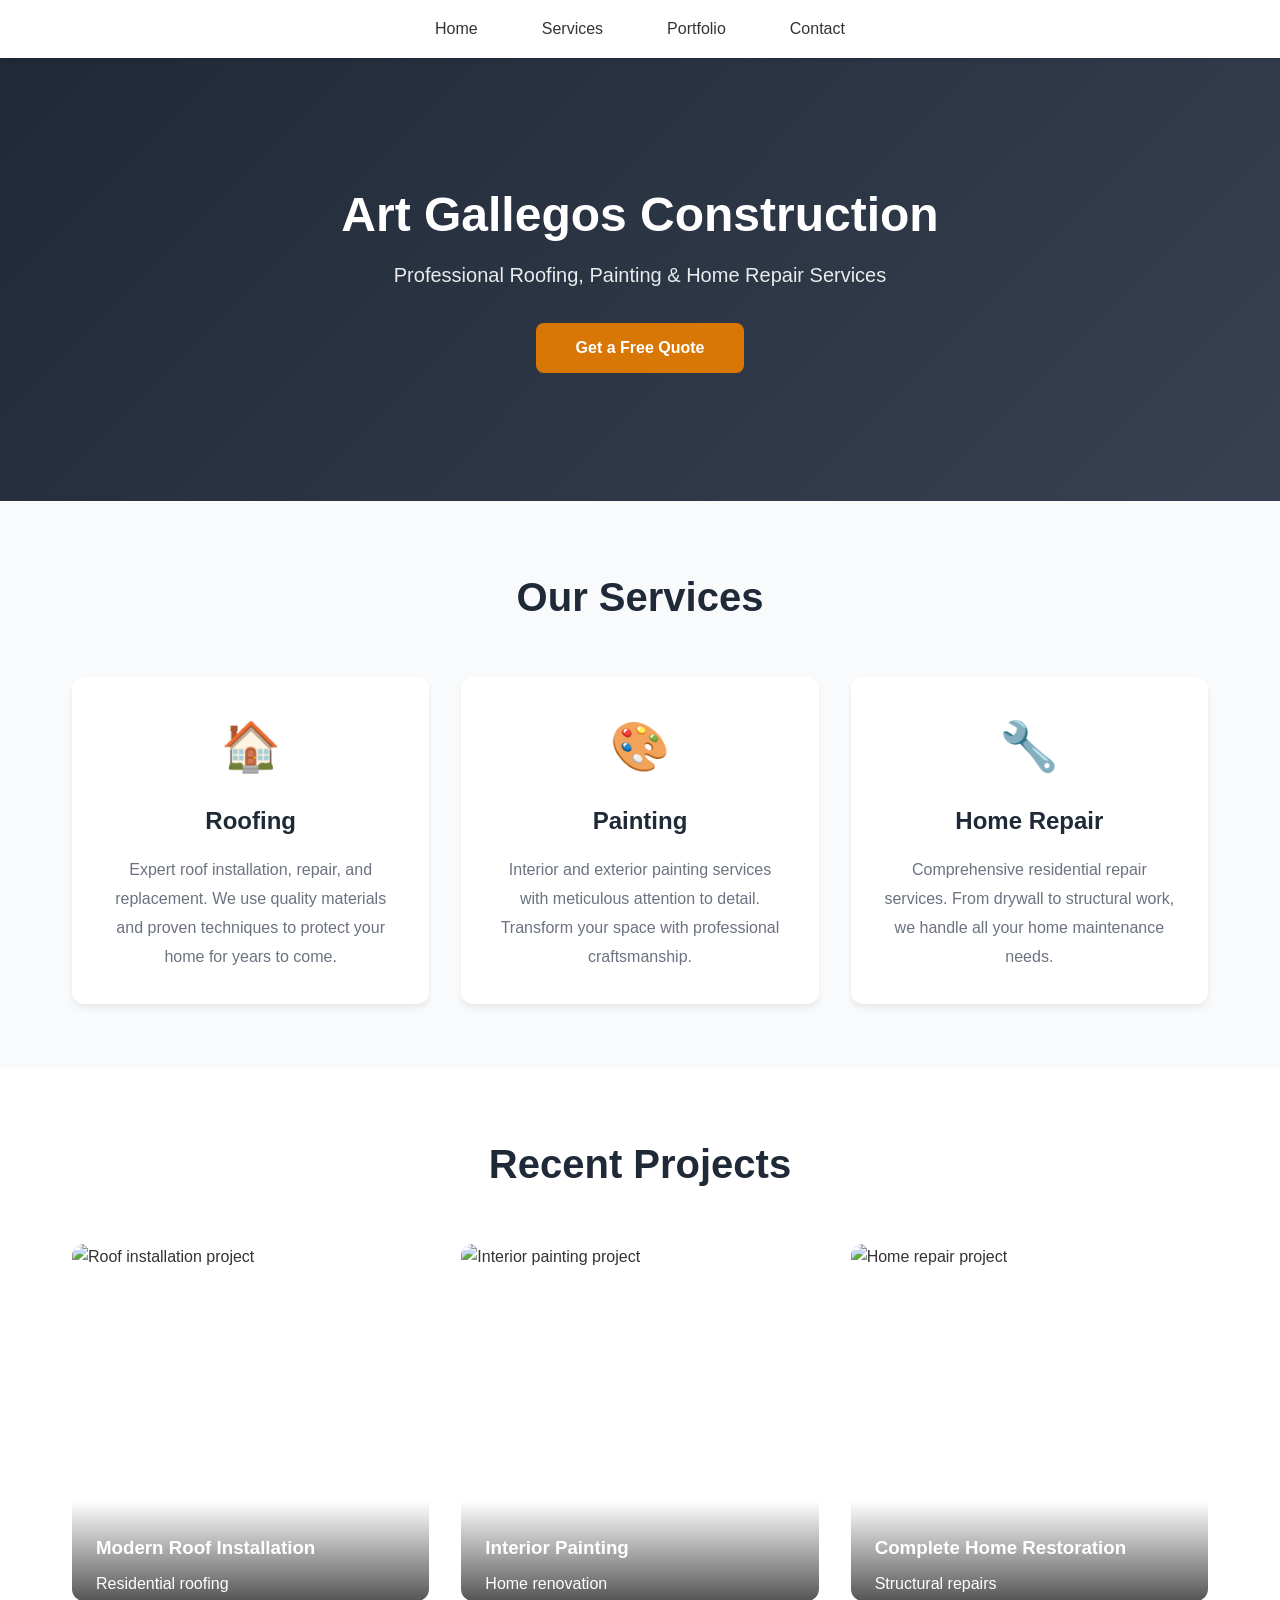
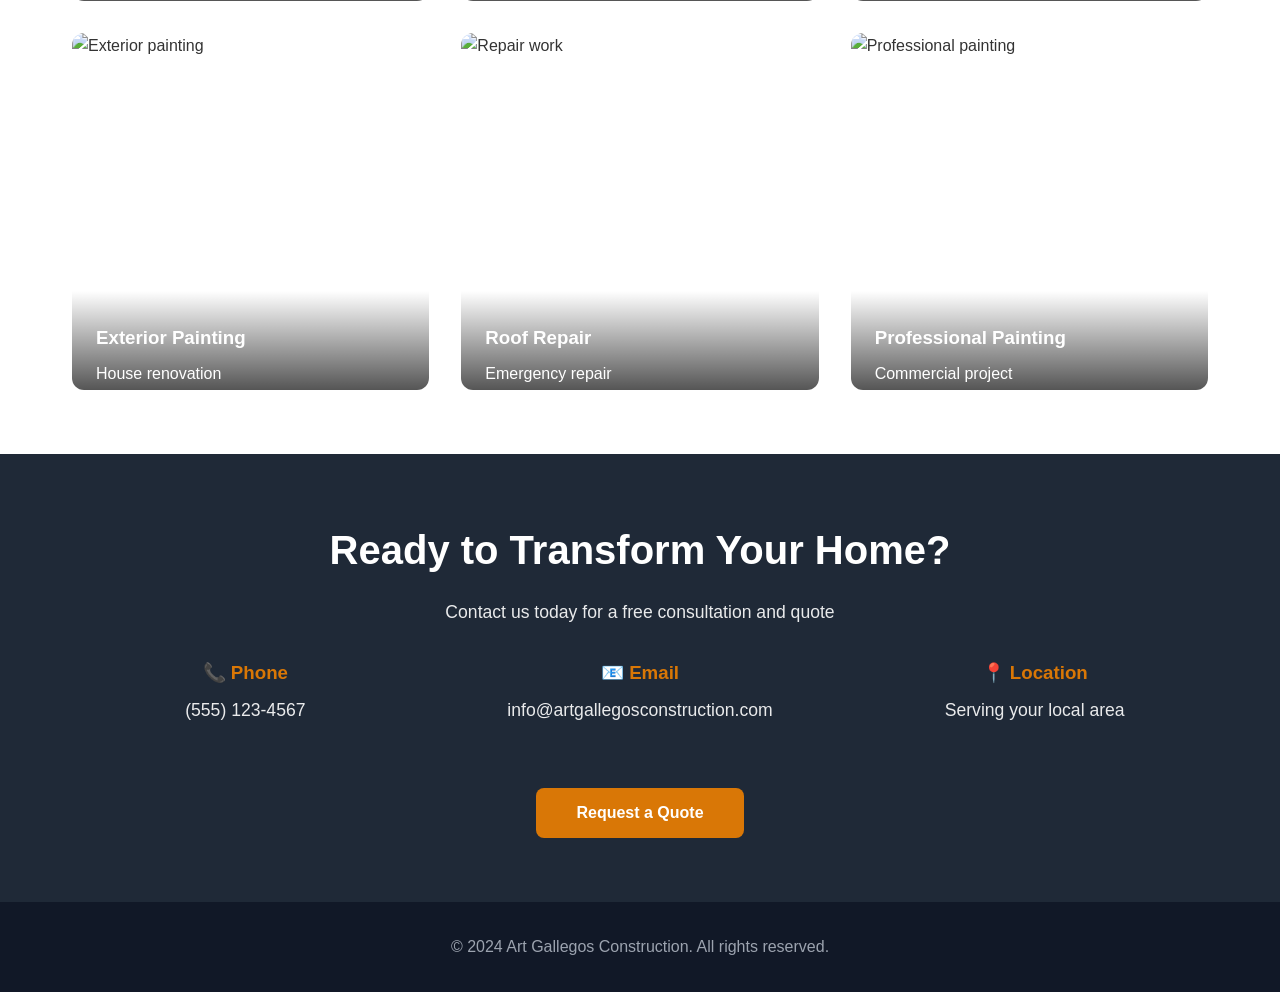
==== index.html @ 37121154 "Rename index (2).html to index.html" ====
<!DOCTYPE html>
<html lang="en">
<head>
    <meta charset="UTF-8">
    <meta name="viewport" content="width=device-width, initial-scale=1.0">
    <title>Art Gallegos Construction - Roofing, Painting & Home Repair</title>
    <style>
        * {
            margin: 0;
            padding: 0;
            box-sizing: border-box;
        }

        body {
            font-family: 'Segoe UI', Tahoma, Geneva, Verdana, sans-serif;
            line-height: 1.6;
            color: #333;
        }

        /* Navigation */
        nav {
            background-color: #fff;
            box-shadow: 0 2px 4px rgba(0,0,0,0.1);
            position: sticky;
            top: 0;
            z-index: 100;
        }

        nav ul {
            list-style: none;
            display: flex;
            justify-content: center;
            max-width: 1200px;
            margin: 0 auto;
            padding: 1rem 2rem;
        }

        nav ul li {
            margin: 0 2rem;
        }

        nav ul li a {
            text-decoration: none;
            color: #333;
            font-weight: 500;
            transition: color 0.3s;
        }

        nav ul li a:hover {
            color: #d97706;
        }

        /* Hero Section */
        .hero {
            background: linear-gradient(135deg, #1f2937 0%, #374151 100%);
            color: white;
            padding: 8rem 2rem;
            text-align: center;
        }

        .hero h1 {
            font-size: 3rem;
            margin-bottom: 1rem;
            line-height: 1.2;
        }

        .hero p {
            font-size: 1.25rem;
            margin-bottom: 2rem;
            opacity: 0.9;
        }

        .cta-button {
            display: inline-block;
            background-color: #d97706;
            color: white;
            padding: 1rem 2.5rem;
            text-decoration: none;
            border-radius: 0.5rem;
            font-weight: 600;
            transition: background-color 0.3s, transform 0.2s;
            cursor: pointer;
            border: none;
            font-size: 1rem;
        }

        .cta-button:hover {
            background-color: #b45309;
            transform: translateY(-2px);
        }

        /* Container */
        .container {
            max-width: 1200px;
            margin: 0 auto;
            padding: 0 2rem;
        }

        /* Services Section */
        .services {
            padding: 4rem 2rem;
            background-color: #f9fafb;
        }

        .section-title {
            text-align: center;
            font-size: 2.5rem;
            margin-bottom: 3rem;
            color: #1f2937;
        }

        .services-grid {
            display: grid;
            grid-template-columns: repeat(auto-fit, minmax(300px, 1fr));
            gap: 2rem;
        }

        .service-card {
            background: white;
            padding: 2rem;
            border-radius: 0.75rem;
            box-shadow: 0 4px 6px rgba(0,0,0,0.07);
            transition: transform 0.3s, box-shadow 0.3s;
            text-align: center;
        }

        .service-card:hover {
            transform: translateY(-4px);
            box-shadow: 0 8px 12px rgba(0,0,0,0.12);
        }

        .service-icon {
            font-size: 3rem;
            margin-bottom: 1rem;
        }

        .service-card h3 {
            font-size: 1.5rem;
            margin-bottom: 1rem;
            color: #1f2937;
        }

        .service-card p {
            color: #6b7280;
            line-height: 1.8;
        }

        /* Portfolio Section */
        .portfolio {
            padding: 4rem 2rem;
        }

        .portfolio-grid {
            display: grid;
            grid-template-columns: repeat(auto-fit, minmax(280px, 1fr));
            gap: 2rem;
        }

        .portfolio-item {
            position: relative;
            overflow: hidden;
            border-radius: 0.75rem;
            aspect-ratio: 1;
        }

        .portfolio-item img {
            width: 100%;
            height: 100%;
            object-fit: cover;
            transition: transform 0.3s;
        }

        .portfolio-item:hover img {
            transform: scale(1.05);
        }

        .portfolio-overlay {
            position: absolute;
            bottom: 0;
            left: 0;
            right: 0;
            background: linear-gradient(to top, rgba(0,0,0,0.8), transparent);
            color: white;
            padding: 2rem 1.5rem 1.5rem;
            transform: translateY(20px);
            transition: transform 0.3s;
        }

        .portfolio-item:hover .portfolio-overlay {
            transform: translateY(0);
        }

        .portfolio-overlay h3 {
            margin-bottom: 0.5rem;
        }

        /* Contact Section */
        .contact {
            background-color: #1f2937;
            color: white;
            padding: 4rem 2rem;
            text-align: center;
        }

        .contact h2 {
            font-size: 2.5rem;
            margin-bottom: 1rem;
        }

        .contact p {
            font-size: 1.1rem;
            margin-bottom: 2rem;
            opacity: 0.9;
        }

        .contact-info {
            display: flex;
            justify-content: center;
            gap: 3rem;
            flex-wrap: wrap;
            margin-top: 2rem;
        }

        .contact-info div {
            flex: 1;
            min-width: 200px;
        }

        .contact-info div h3 {
            margin-bottom: 0.5rem;
            color: #d97706;
        }

        /* Footer */
        footer {
            background-color: #111827;
            color: #9ca3af;
            text-align: center;
            padding: 2rem;
        }

        /* Responsive */
        @media (max-width: 768px) {
            .hero h1 {
                font-size: 2rem;
            }

            .hero p {
                font-size: 1rem;
            }

            nav ul {
                flex-direction: column;
                gap: 1rem;
            }

            nav ul li {
                margin: 0;
            }

            .section-title {
                font-size: 2rem;
            }
        }
    </style>
</head>
<body>
    <!-- Navigation -->
    <nav>
        <ul>
            <li><a href="#home">Home</a></li>
            <li><a href="#services">Services</a></li>
            <li><a href="#portfolio">Portfolio</a></li>
            <li><a href="#contact">Contact</a></li>
        </ul>
    </nav>

    <!-- Hero Section -->
    <section class="hero" id="home">
        <h1>Art Gallegos Construction</h1>
        <p>Professional Roofing, Painting & Home Repair Services</p>
        <button class="cta-button" onclick="document.getElementById('contact').scrollIntoView({behavior: 'smooth'})">Get a Free Quote</button>
    </section>

    <!-- Services Section -->
    <section class="services" id="services">
        <div class="container">
            <h2 class="section-title">Our Services</h2>
            <div class="services-grid">
                <div class="service-card">
                    <div class="service-icon">🏠</div>
                    <h3>Roofing</h3>
                    <p>Expert roof installation, repair, and replacement. We use quality materials and proven techniques to protect your home for years to come.</p>
                </div>
                <div class="service-card">
                    <div class="service-icon">🎨</div>
                    <h3>Painting</h3>
                    <p>Interior and exterior painting services with meticulous attention to detail. Transform your space with professional craftsmanship.</p>
                </div>
                <div class="service-card">
                    <div class="service-icon">🔧</div>
                    <h3>Home Repair</h3>
                    <p>Comprehensive residential repair services. From drywall to structural work, we handle all your home maintenance needs.</p>
                </div>
            </div>
        </div>
    </section>

    <!-- Portfolio Section -->
    <section class="portfolio" id="portfolio">
        <div class="container">
            <h2 class="section-title">Recent Projects</h2>
            <div class="portfolio-grid">
                <div class="portfolio-item">
                    <img src="https://images.unsplash.com/photo-1589939705066-5470d592612a?w=500&h=500&fit=crop" alt="Roof installation project">
                    <div class="portfolio-overlay">
                        <h3>Modern Roof Installation</h3>
                        <p>Residential roofing</p>
                    </div>
                </div>
                <div class="portfolio-item">
                    <img src="https://images.unsplash.com/photo-1578500494198-246f612d03b3?w=500&h=500&fit=crop" alt="Interior painting project">
                    <div class="portfolio-overlay">
                        <h3>Interior Painting</h3>
                        <p>Home renovation</p>
                    </div>
                </div>
                <div class="portfolio-item">
                    <img src="https://images.unsplash.com/photo-1558618666-fcd25c85cd64?w=500&h=500&fit=crop" alt="Home repair project">
                    <div class="portfolio-overlay">
                        <h3>Complete Home Restoration</h3>
                        <p>Structural repairs</p>
                    </div>
                </div>
                <div class="portfolio-item">
                    <img src="https://images.unsplash.com/photo-1581092918056-0c4c3acd3789?w=500&h=500&fit=crop" alt="Exterior painting">
                    <div class="portfolio-overlay">
                        <h3>Exterior Painting</h3>
                        <p>House renovation</p>
                    </div>
                </div>
                <div class="portfolio-item">
                    <img src="https://images.unsplash.com/photo-1558618666-fcd25c85cd64?w=500&h=500&fit=crop" alt="Repair work">
                    <div class="portfolio-overlay">
                        <h3>Roof Repair</h3>
                        <p>Emergency repair</p>
                    </div>
                </div>
                <div class="portfolio-item">
                    <img src="https://images.unsplash.com/photo-1621905267918-48416bd8575a?w=500&h=500&fit=crop" alt="Professional painting">
                    <div class="portfolio-overlay">
                        <h3>Professional Painting</h3>
                        <p>Commercial project</p>
                    </div>
                </div>
            </div>
        </div>
    </section>

    <!-- Contact Section -->
    <section class="contact" id="contact">
        <div class="container">
            <h2>Ready to Transform Your Home?</h2>
            <p>Contact us today for a free consultation and quote</p>
            <div class="contact-info">
                <div>
                    <h3>📞 Phone</h3>
                    <p>(555) 123-4567</p>
                </div>
                <div>
                    <h3>📧 Email</h3>
                    <p>info@artgallegosconstruction.com</p>
                </div>
                <div>
                    <h3>📍 Location</h3>
                    <p>Serving your local area</p>
                </div>
            </div>
            <button class="cta-button" style="margin-top: 2rem;">Request a Quote</button>
        </div>
    </section>

    <!-- Footer -->
    <footer>
        <p>&copy; 2024 Art Gallegos Construction. All rights reserved.</p>
    </footer>
</body>
</html>
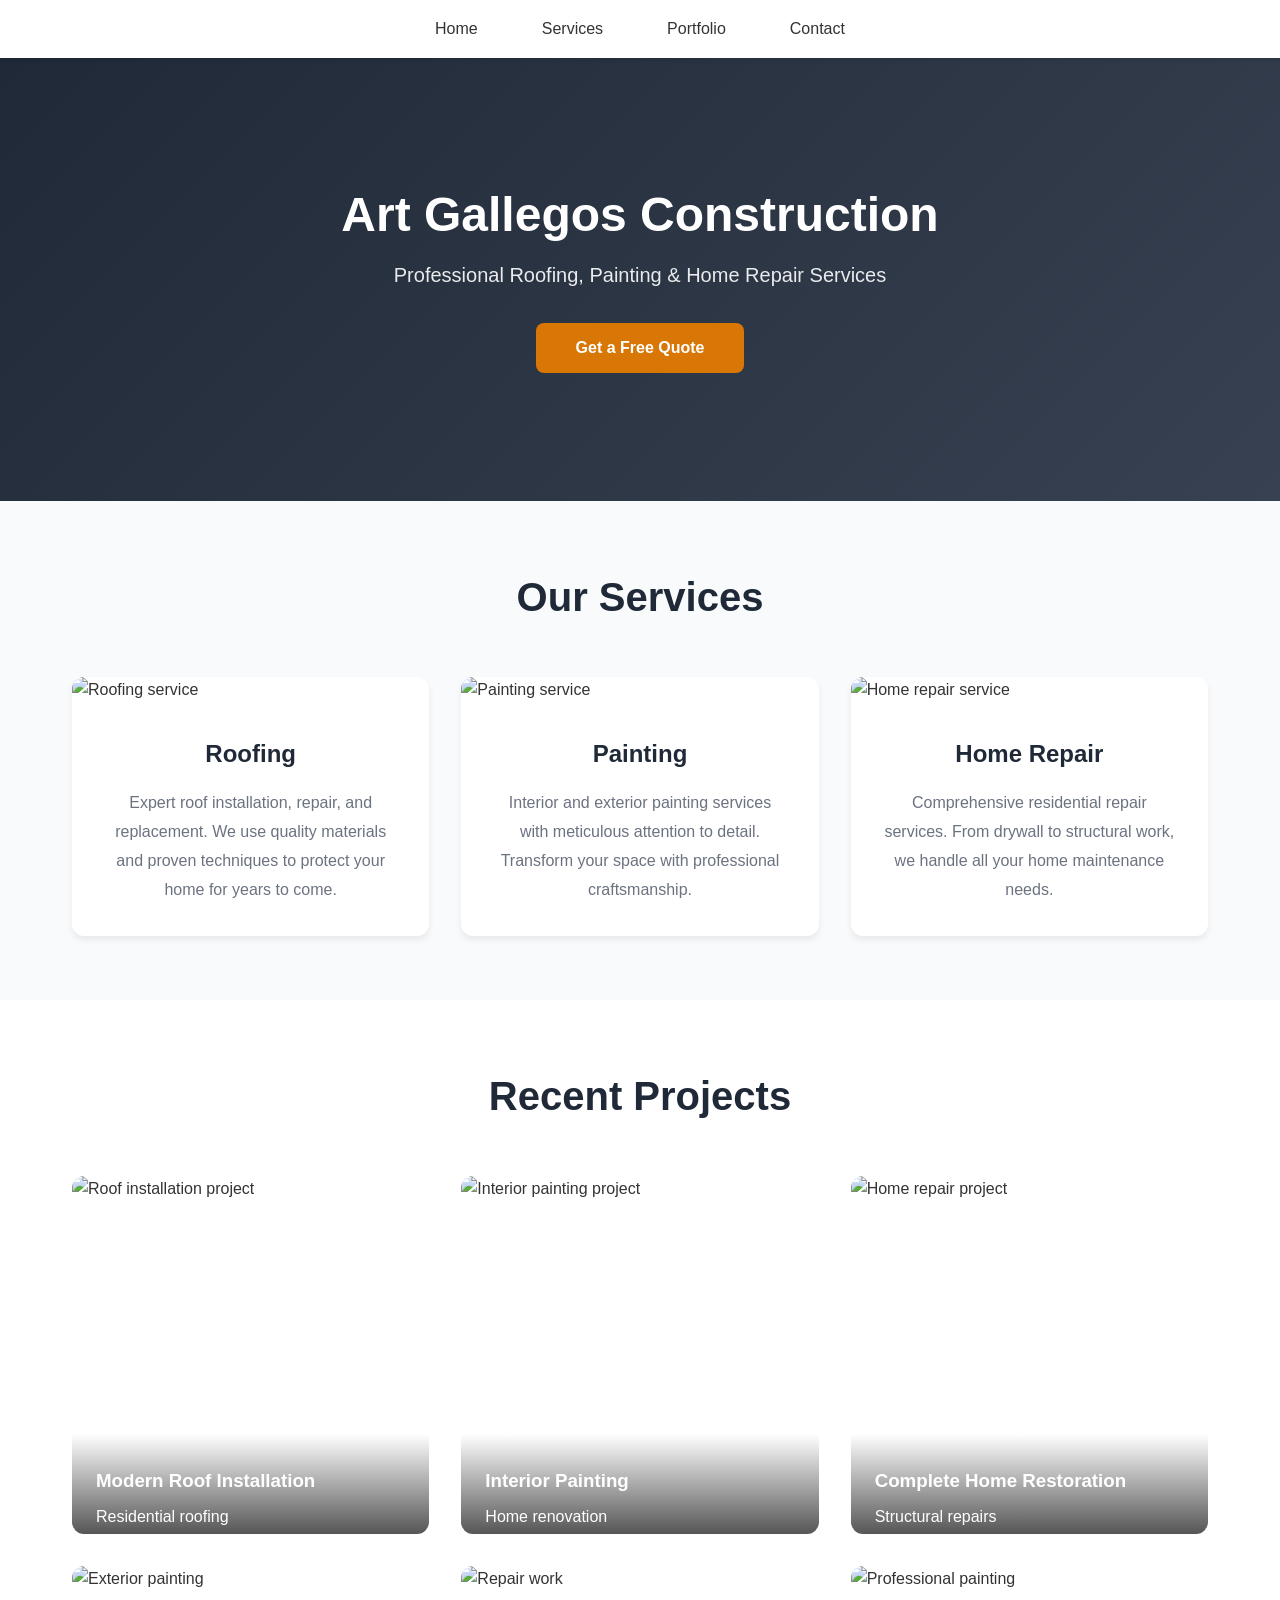
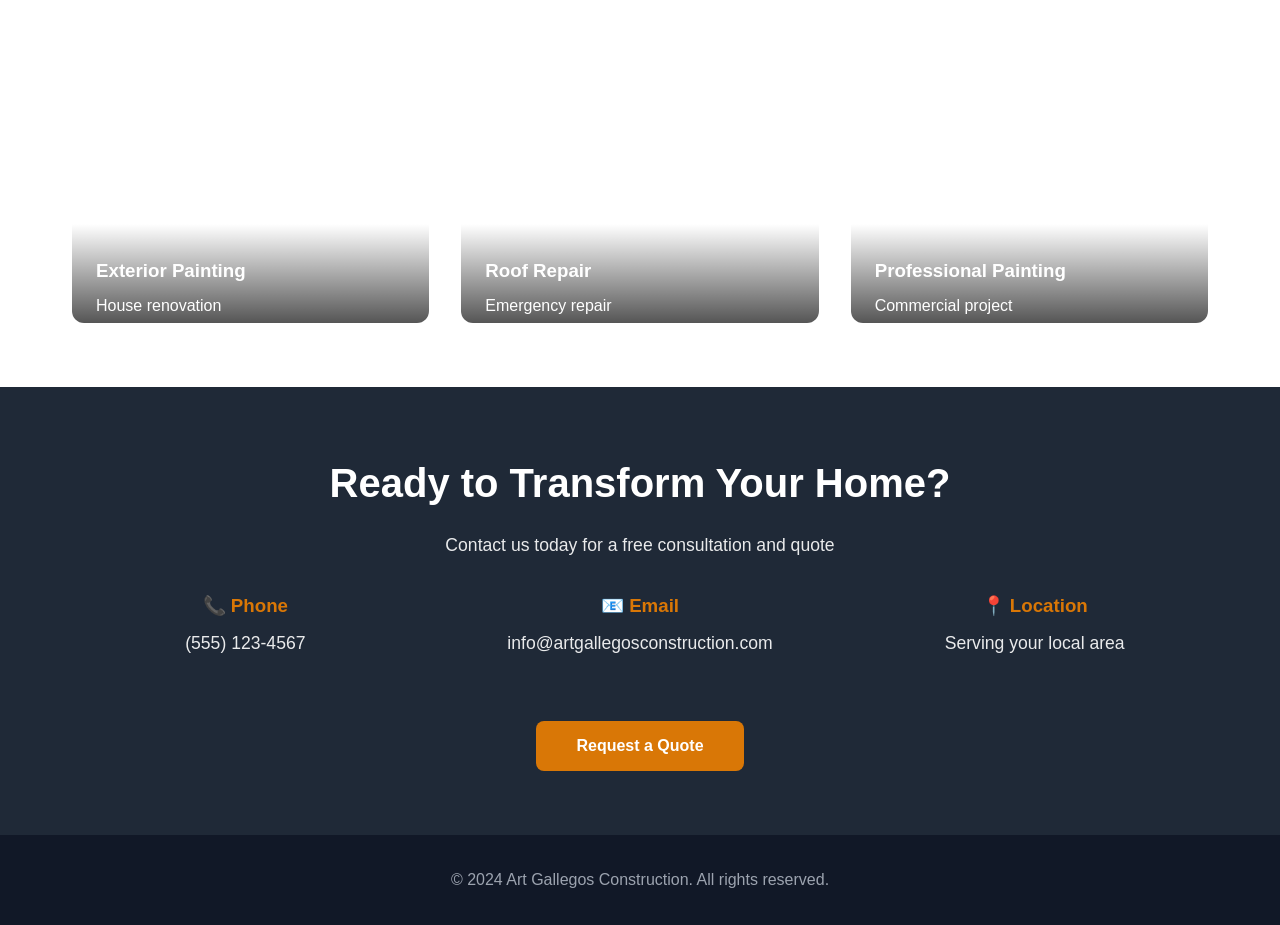
==== commit 150a5a74: "Add files via upload" ====
--- a/index.html
+++ b/index.html
@@ -117,11 +117,10 @@
 
         .service-card {
             background: white;
-            padding: 2rem;
             border-radius: 0.75rem;
             box-shadow: 0 4px 6px rgba(0,0,0,0.07);
             transition: transform 0.3s, box-shadow 0.3s;
-            text-align: center;
+            overflow: hidden;
         }
 
         .service-card:hover {
@@ -129,9 +128,15 @@
             box-shadow: 0 8px 12px rgba(0,0,0,0.12);
         }
 
-        .service-icon {
-            font-size: 3rem;
-            margin-bottom: 1rem;
+        .service-image {
+            width: 100%;
+            height: 200px;
+            object-fit: cover;
+        }
+
+        .service-content {
+            padding: 2rem;
+            text-align: center;
         }
 
         .service-card h3 {
@@ -288,19 +293,25 @@
             <h2 class="section-title">Our Services</h2>
             <div class="services-grid">
                 <div class="service-card">
-                    <div class="service-icon">🏠</div>
-                    <h3>Roofing</h3>
-                    <p>Expert roof installation, repair, and replacement. We use quality materials and proven techniques to protect your home for years to come.</p>
+                    <img src="https://images.unsplash.com/photo-1589939705066-5470d592612a?w=400&h=200&fit=crop" alt="Roofing service" class="service-image">
+                    <div class="service-content">
+                        <h3>Roofing</h3>
+                        <p>Expert roof installation, repair, and replacement. We use quality materials and proven techniques to protect your home for years to come.</p>
+                    </div>
                 </div>
                 <div class="service-card">
-                    <div class="service-icon">🎨</div>
-                    <h3>Painting</h3>
-                    <p>Interior and exterior painting services with meticulous attention to detail. Transform your space with professional craftsmanship.</p>
+                    <img src="https://images.unsplash.com/photo-1578500494198-246f612d03b3?w=400&h=200&fit=crop" alt="Painting service" class="service-image">
+                    <div class="service-content">
+                        <h3>Painting</h3>
+                        <p>Interior and exterior painting services with meticulous attention to detail. Transform your space with professional craftsmanship.</p>
+                    </div>
                 </div>
                 <div class="service-card">
-                    <div class="service-icon">🔧</div>
-                    <h3>Home Repair</h3>
-                    <p>Comprehensive residential repair services. From drywall to structural work, we handle all your home maintenance needs.</p>
+                    <img src="https://images.unsplash.com/photo-1558618666-fcd25c85cd64?w=400&h=200&fit=crop" alt="Home repair service" class="service-image">
+                    <div class="service-content">
+                        <h3>Home Repair</h3>
+                        <p>Comprehensive residential repair services. From drywall to structural work, we handle all your home maintenance needs.</p>
+                    </div>
                 </div>
             </div>
         </div>
@@ -385,4 +396,4 @@
         <p>&copy; 2024 Art Gallegos Construction. All rights reserved.</p>
     </footer>
 </body>
-</html>
+</html>
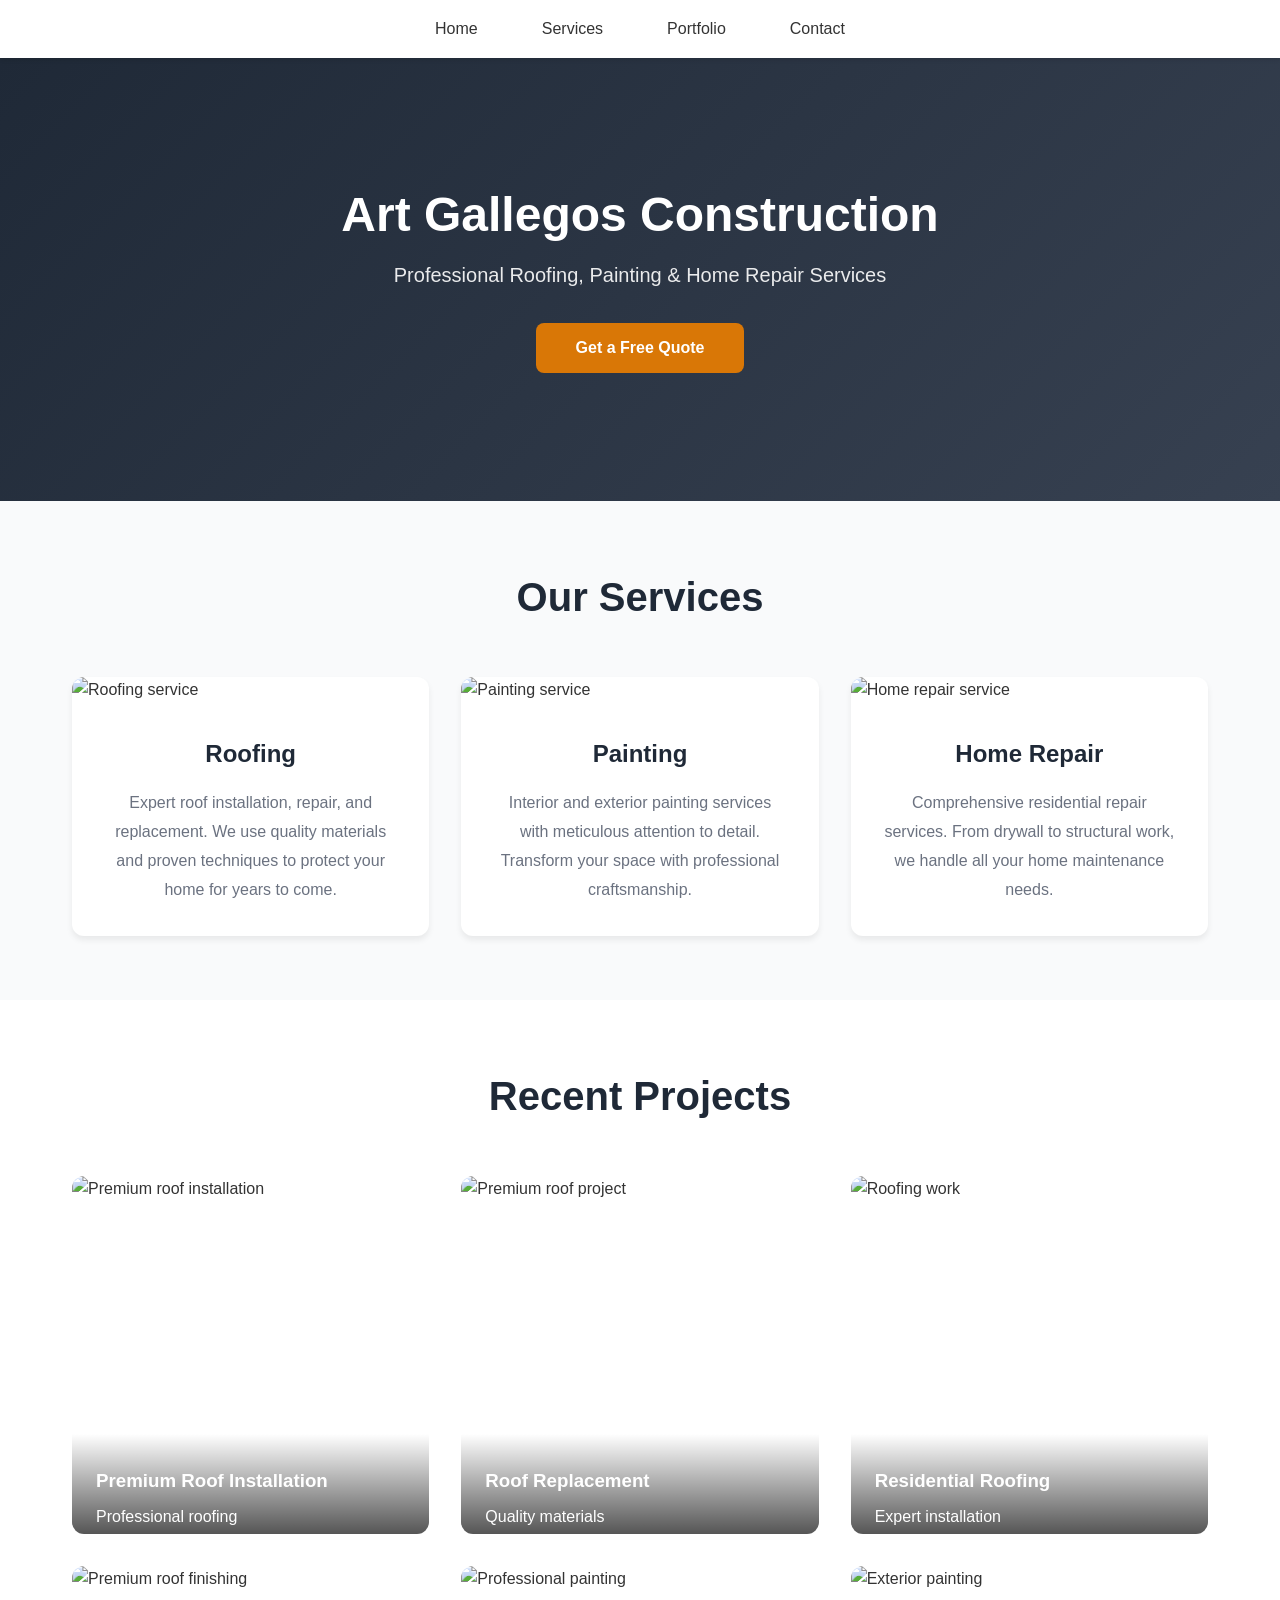
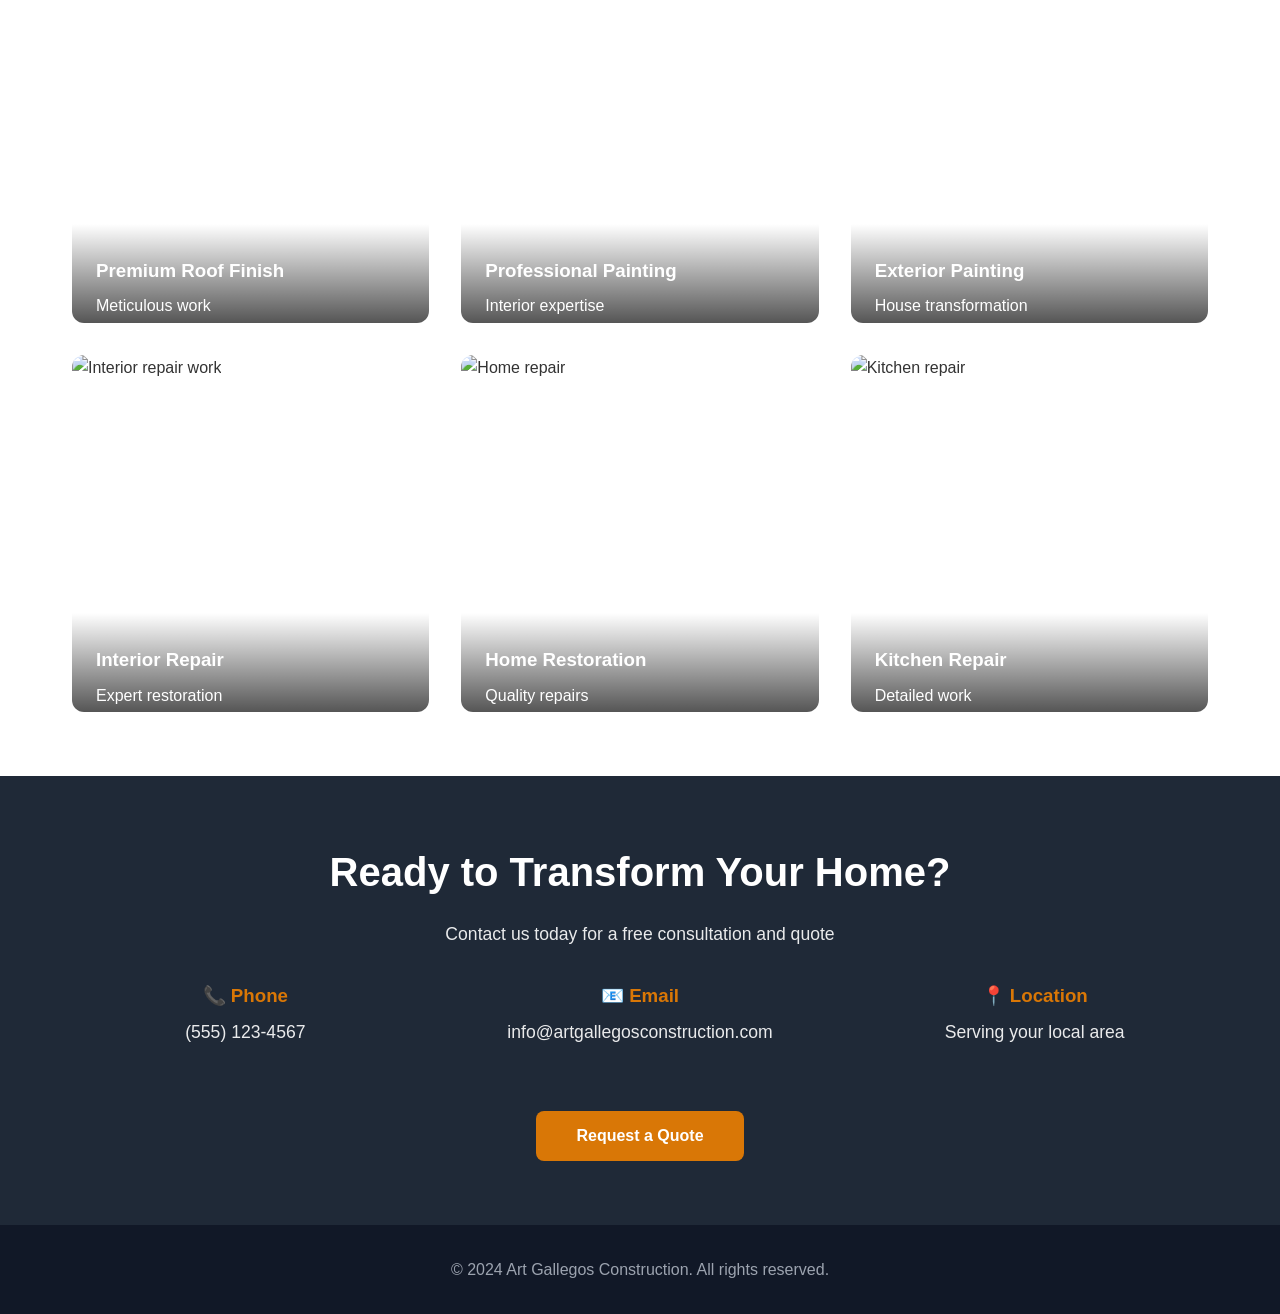
==== commit 251326d1: "Add files via upload" ====
--- a/index.html
+++ b/index.html
@@ -293,21 +293,21 @@
             <h2 class="section-title">Our Services</h2>
             <div class="services-grid">
                 <div class="service-card">
-                    <img src="https://images.unsplash.com/photo-1589939705066-5470d592612a?w=400&h=200&fit=crop" alt="Roofing service" class="service-image">
+                    <img src="https://raw.githubusercontent.com/gdebever/Gallegos-Construction/main/Art%20G%20Premium%20Roof%2001.jpg" alt="Roofing service" class="service-image">
                     <div class="service-content">
                         <h3>Roofing</h3>
                         <p>Expert roof installation, repair, and replacement. We use quality materials and proven techniques to protect your home for years to come.</p>
                     </div>
                 </div>
                 <div class="service-card">
-                    <img src="https://images.unsplash.com/photo-1578500494198-246f612d03b3?w=400&h=200&fit=crop" alt="Painting service" class="service-image">
+                    <img src="https://raw.githubusercontent.com/gdebever/Gallegos-Construction/main/Interior%20expert%20painter%2002.jpg" alt="Painting service" class="service-image">
                     <div class="service-content">
                         <h3>Painting</h3>
                         <p>Interior and exterior painting services with meticulous attention to detail. Transform your space with professional craftsmanship.</p>
                     </div>
                 </div>
                 <div class="service-card">
-                    <img src="https://images.unsplash.com/photo-1558618666-fcd25c85cd64?w=400&h=200&fit=crop" alt="Home repair service" class="service-image">
+                    <img src="https://raw.githubusercontent.com/gdebever/Gallegos-Construction/main/Interior%20repair%20by%20gallegos.jpg" alt="Home repair service" class="service-image">
                     <div class="service-content">
                         <h3>Home Repair</h3>
                         <p>Comprehensive residential repair services. From drywall to structural work, we handle all your home maintenance needs.</p>
@@ -323,45 +323,66 @@
             <h2 class="section-title">Recent Projects</h2>
             <div class="portfolio-grid">
                 <div class="portfolio-item">
-                    <img src="https://images.unsplash.com/photo-1589939705066-5470d592612a?w=500&h=500&fit=crop" alt="Roof installation project">
-                    <div class="portfolio-overlay">
-                        <h3>Modern Roof Installation</h3>
-                        <p>Residential roofing</p>
-                    </div>
-                </div>
-                <div class="portfolio-item">
-                    <img src="https://images.unsplash.com/photo-1578500494198-246f612d03b3?w=500&h=500&fit=crop" alt="Interior painting project">
-                    <div class="portfolio-overlay">
-                        <h3>Interior Painting</h3>
-                        <p>Home renovation</p>
-                    </div>
-                </div>
-                <div class="portfolio-item">
-                    <img src="https://images.unsplash.com/photo-1558618666-fcd25c85cd64?w=500&h=500&fit=crop" alt="Home repair project">
-                    <div class="portfolio-overlay">
-                        <h3>Complete Home Restoration</h3>
-                        <p>Structural repairs</p>
-                    </div>
-                </div>
-                <div class="portfolio-item">
-                    <img src="https://images.unsplash.com/photo-1581092918056-0c4c3acd3789?w=500&h=500&fit=crop" alt="Exterior painting">
+                    <img src="https://raw.githubusercontent.com/gdebever/Gallegos-Construction/main/Art%20G%20Premium%20Roof%2001.jpg" alt="Premium roof installation">
+                    <div class="portfolio-overlay">
+                        <h3>Premium Roof Installation</h3>
+                        <p>Professional roofing</p>
+                    </div>
+                </div>
+                <div class="portfolio-item">
+                    <img src="https://raw.githubusercontent.com/gdebever/Gallegos-Construction/main/Premium%20roof%2002.jpg" alt="Premium roof project">
+                    <div class="portfolio-overlay">
+                        <h3>Roof Replacement</h3>
+                        <p>Quality materials</p>
+                    </div>
+                </div>
+                <div class="portfolio-item">
+                    <img src="https://raw.githubusercontent.com/gdebever/Gallegos-Construction/main/Premium%20roof%2003.jpg" alt="Roofing work">
+                    <div class="portfolio-overlay">
+                        <h3>Residential Roofing</h3>
+                        <p>Expert installation</p>
+                    </div>
+                </div>
+                <div class="portfolio-item">
+                    <img src="https://raw.githubusercontent.com/gdebever/Gallegos-Construction/main/Premium%20roof%2004.jpg" alt="Premium roof finishing">
+                    <div class="portfolio-overlay">
+                        <h3>Premium Roof Finish</h3>
+                        <p>Meticulous work</p>
+                    </div>
+                </div>
+                <div class="portfolio-item">
+                    <img src="https://raw.githubusercontent.com/gdebever/Gallegos-Construction/main/Interior%20expert%20painter%2002.jpg" alt="Professional painting">
+                    <div class="portfolio-overlay">
+                        <h3>Professional Painting</h3>
+                        <p>Interior expertise</p>
+                    </div>
+                </div>
+                <div class="portfolio-item">
+                    <img src="https://raw.githubusercontent.com/gdebever/Gallegos-Construction/main/Home%20paint%20exterior%2001.jpg" alt="Exterior painting">
                     <div class="portfolio-overlay">
                         <h3>Exterior Painting</h3>
-                        <p>House renovation</p>
-                    </div>
-                </div>
-                <div class="portfolio-item">
-                    <img src="https://images.unsplash.com/photo-1558618666-fcd25c85cd64?w=500&h=500&fit=crop" alt="Repair work">
-                    <div class="portfolio-overlay">
-                        <h3>Roof Repair</h3>
-                        <p>Emergency repair</p>
-                    </div>
-                </div>
-                <div class="portfolio-item">
-                    <img src="https://images.unsplash.com/photo-1621905267918-48416bd8575a?w=500&h=500&fit=crop" alt="Professional painting">
-                    <div class="portfolio-overlay">
-                        <h3>Professional Painting</h3>
-                        <p>Commercial project</p>
+                        <p>House transformation</p>
+                    </div>
+                </div>
+                <div class="portfolio-item">
+                    <img src="https://raw.githubusercontent.com/gdebever/Gallegos-Construction/main/Interior%20repair%20by%20gallegos.jpg" alt="Interior repair work">
+                    <div class="portfolio-overlay">
+                        <h3>Interior Repair</h3>
+                        <p>Expert restoration</p>
+                    </div>
+                </div>
+                <div class="portfolio-item">
+                    <img src="https://raw.githubusercontent.com/gdebever/Gallegos-Construction/main/Interior%20repair%20by%20gallegos%20002.jpg" alt="Home repair">
+                    <div class="portfolio-overlay">
+                        <h3>Home Restoration</h3>
+                        <p>Quality repairs</p>
+                    </div>
+                </div>
+                <div class="portfolio-item">
+                    <img src="https://raw.githubusercontent.com/gdebever/Gallegos-Construction/main/Gallegos%20kitchen%20repair.jpg" alt="Kitchen repair">
+                    <div class="portfolio-overlay">
+                        <h3>Kitchen Repair</h3>
+                        <p>Detailed work</p>
                     </div>
                 </div>
             </div>
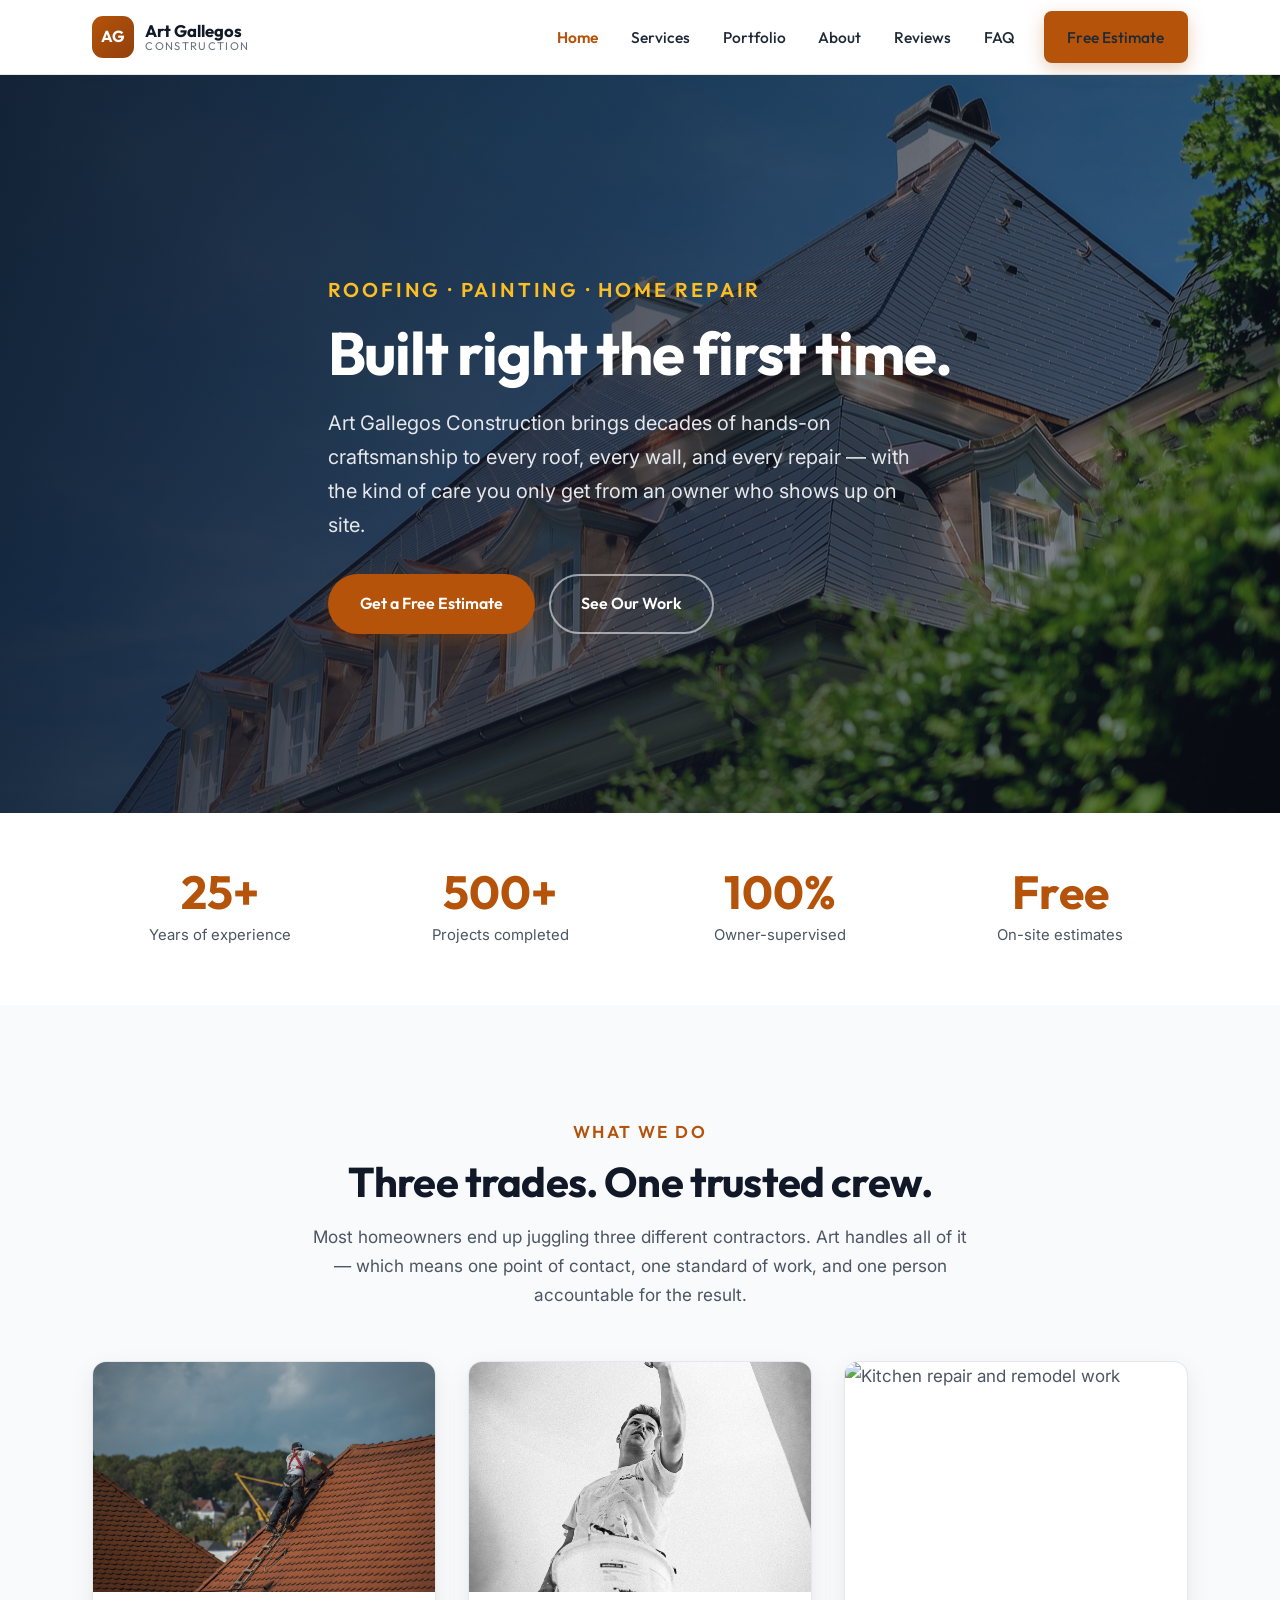
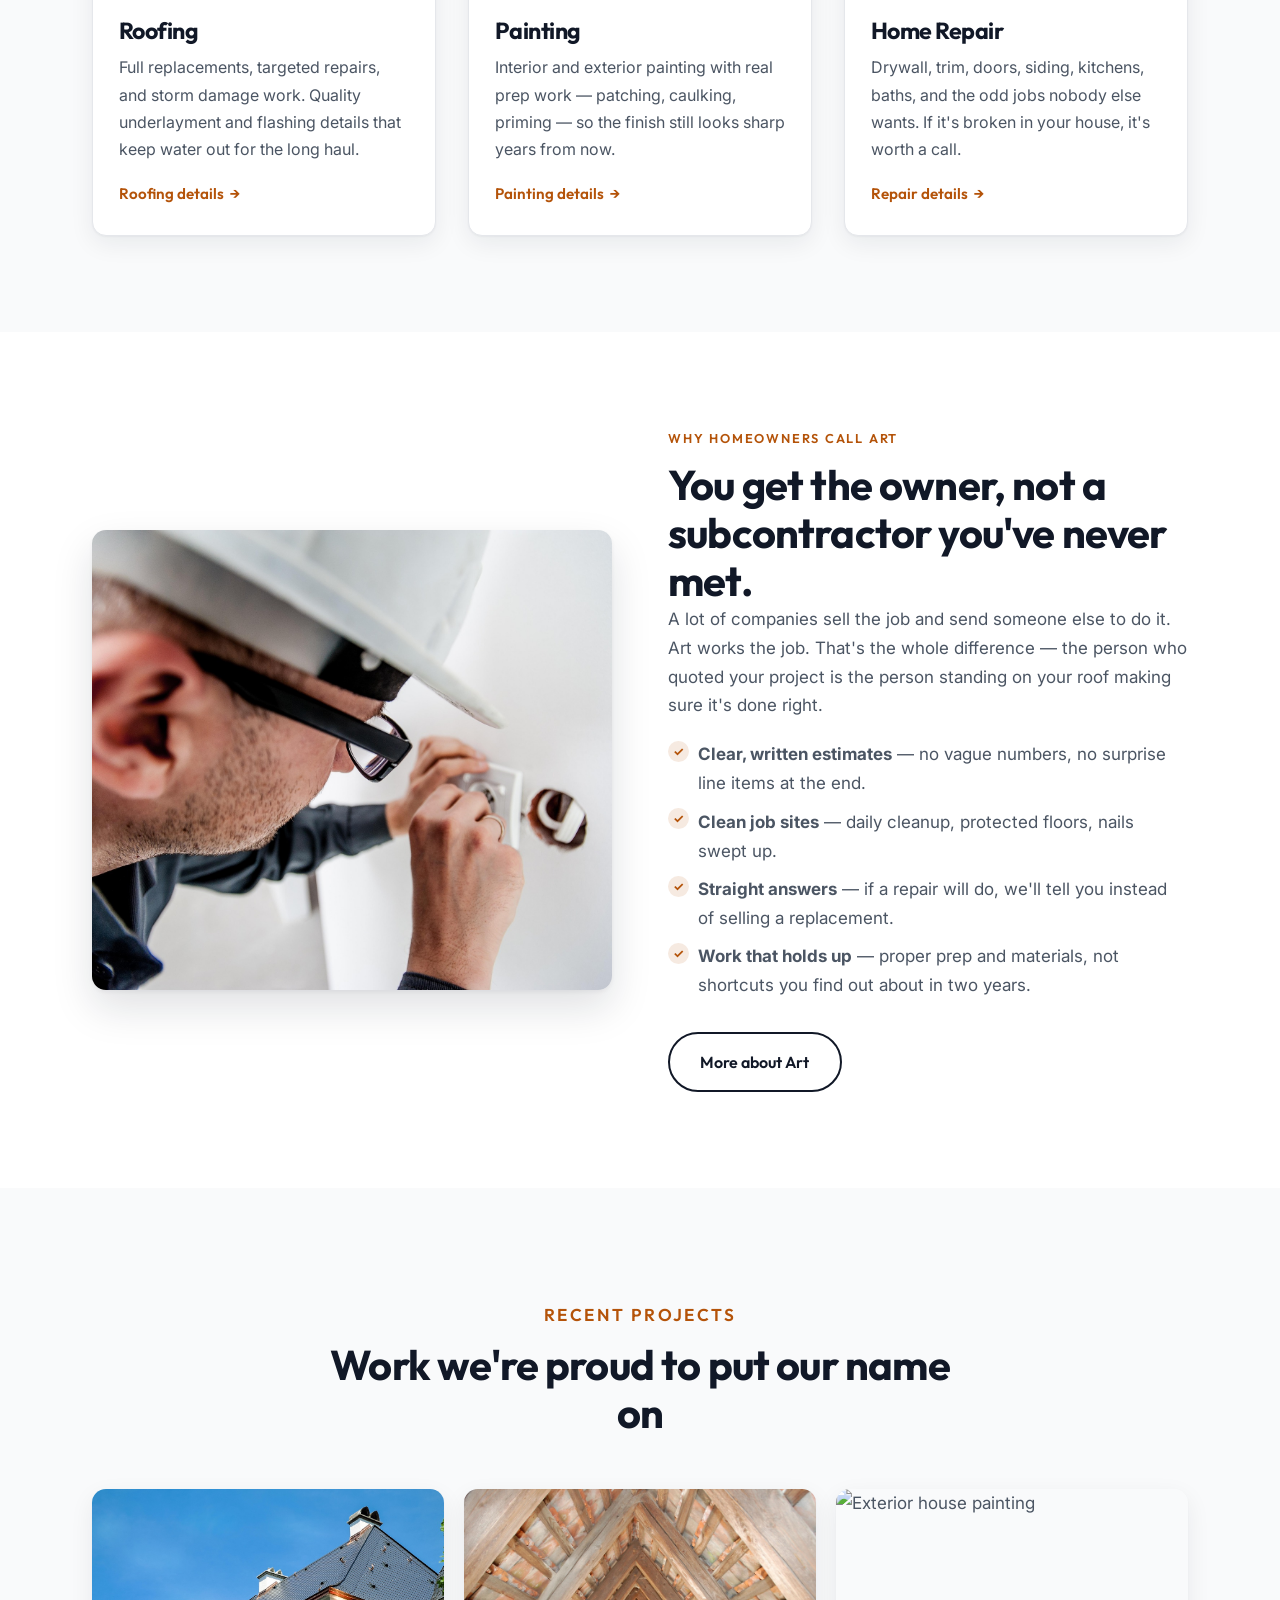
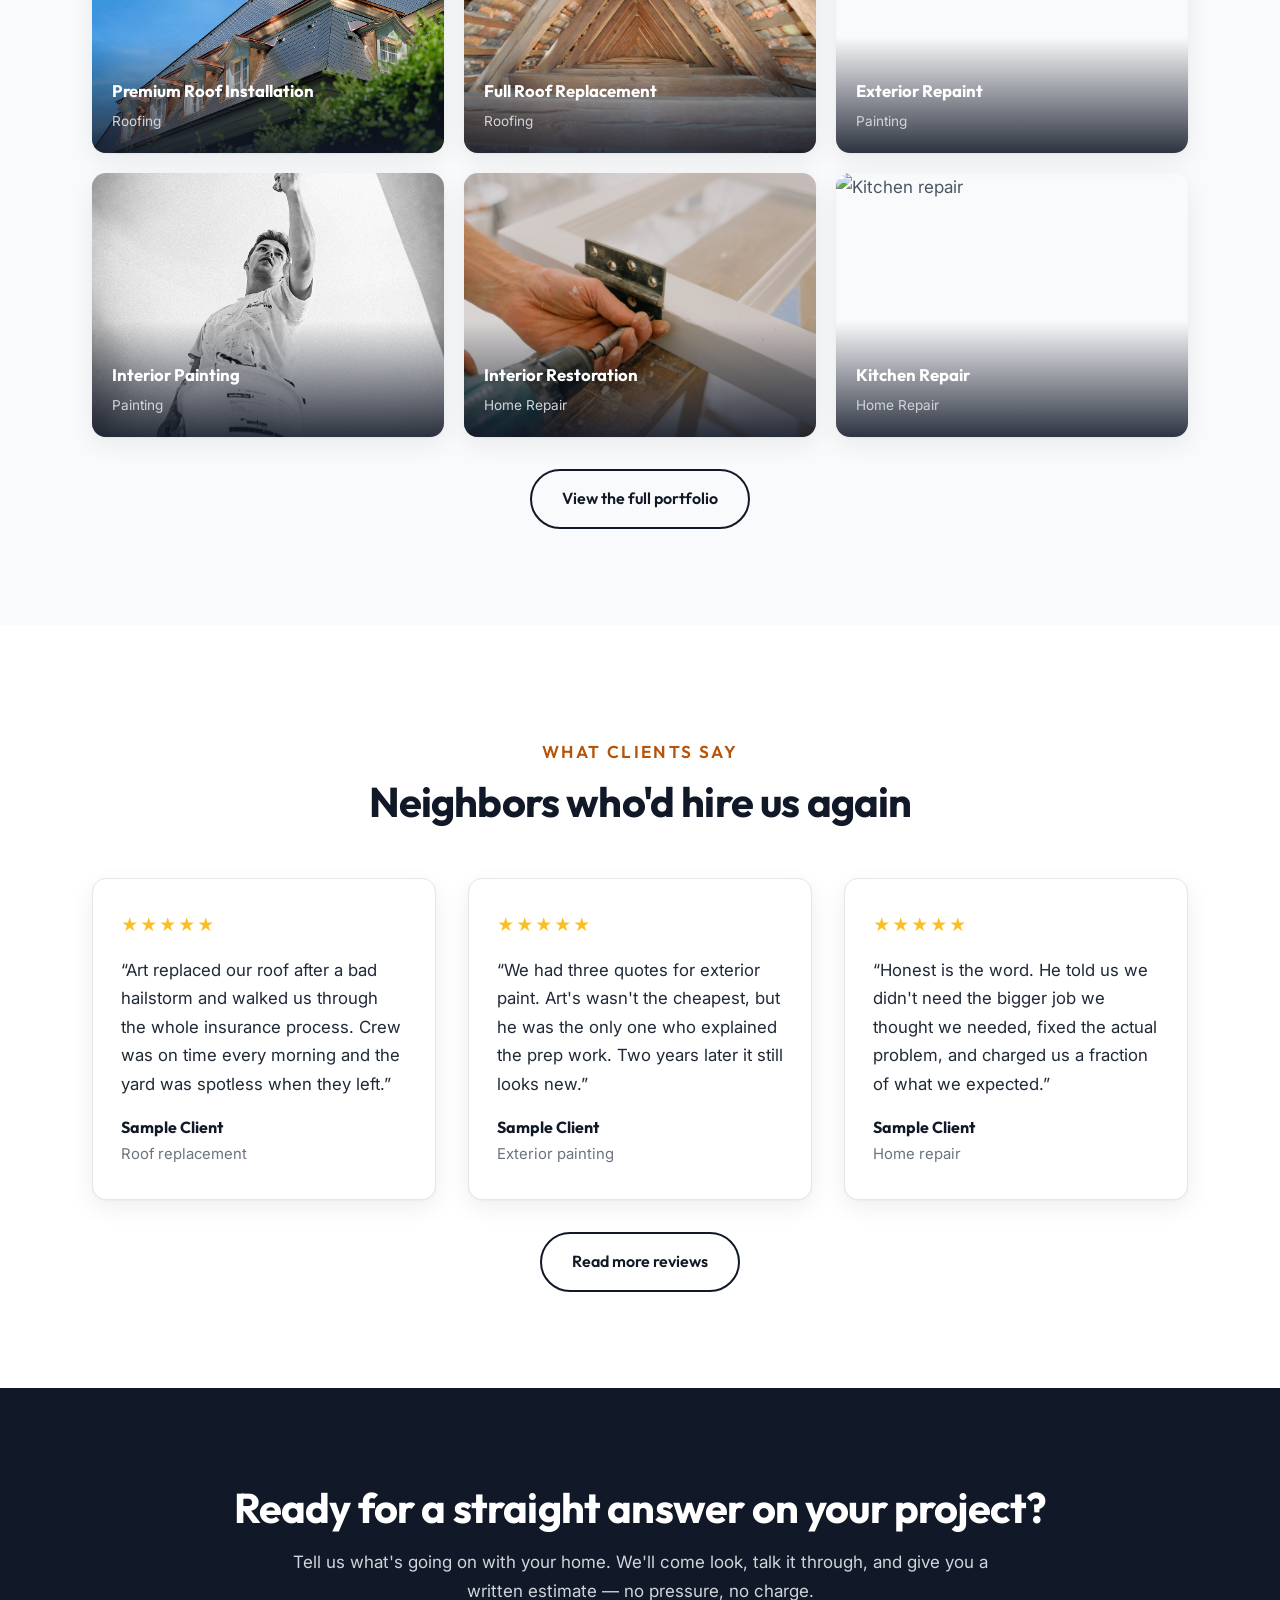
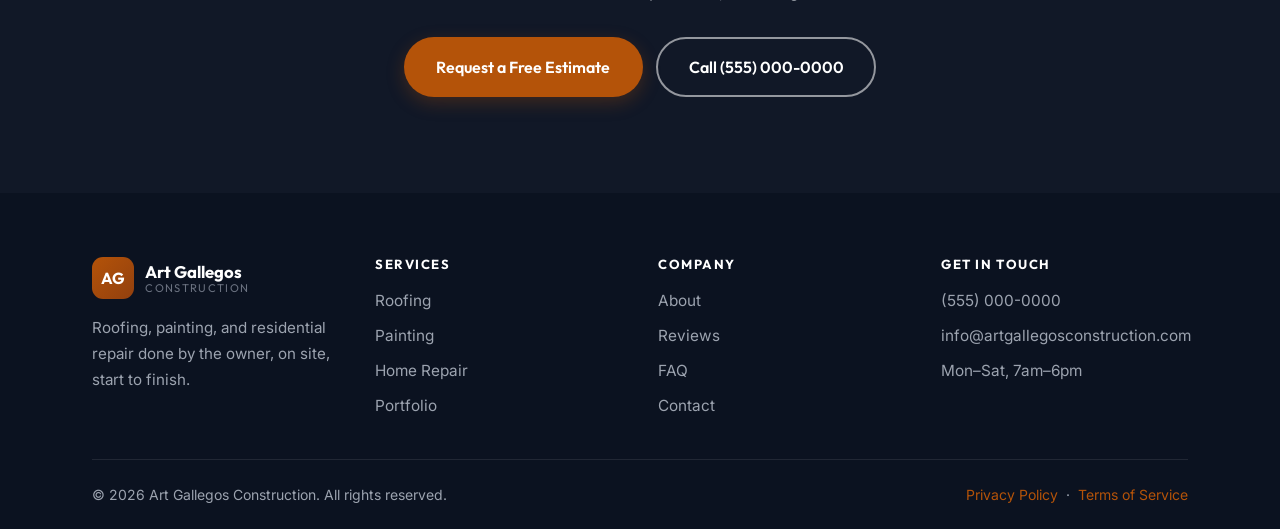
==== commit 9431af3e: "Add files via upload" ====
--- a/index.html
+++ b/index.html
@@ -1,420 +1,250 @@
 <!DOCTYPE html>
 <html lang="en">
 <head>
-    <meta charset="UTF-8">
-    <meta name="viewport" content="width=device-width, initial-scale=1.0">
-    <title>Art Gallegos Construction - Roofing, Painting & Home Repair</title>
-    <style>
-        * {
-            margin: 0;
-            padding: 0;
-            box-sizing: border-box;
-        }
-
-        body {
-            font-family: 'Segoe UI', Tahoma, Geneva, Verdana, sans-serif;
-            line-height: 1.6;
-            color: #333;
-        }
-
-        /* Navigation */
-        nav {
-            background-color: #fff;
-            box-shadow: 0 2px 4px rgba(0,0,0,0.1);
-            position: sticky;
-            top: 0;
-            z-index: 100;
-        }
-
-        nav ul {
-            list-style: none;
-            display: flex;
-            justify-content: center;
-            max-width: 1200px;
-            margin: 0 auto;
-            padding: 1rem 2rem;
-        }
-
-        nav ul li {
-            margin: 0 2rem;
-        }
-
-        nav ul li a {
-            text-decoration: none;
-            color: #333;
-            font-weight: 500;
-            transition: color 0.3s;
-        }
-
-        nav ul li a:hover {
-            color: #d97706;
-        }
-
-        /* Hero Section */
-        .hero {
-            background: linear-gradient(135deg, #1f2937 0%, #374151 100%);
-            color: white;
-            padding: 8rem 2rem;
-            text-align: center;
-        }
-
-        .hero h1 {
-            font-size: 3rem;
-            margin-bottom: 1rem;
-            line-height: 1.2;
-        }
-
-        .hero p {
-            font-size: 1.25rem;
-            margin-bottom: 2rem;
-            opacity: 0.9;
-        }
-
-        .cta-button {
-            display: inline-block;
-            background-color: #d97706;
-            color: white;
-            padding: 1rem 2.5rem;
-            text-decoration: none;
-            border-radius: 0.5rem;
-            font-weight: 600;
-            transition: background-color 0.3s, transform 0.2s;
-            cursor: pointer;
-            border: none;
-            font-size: 1rem;
-        }
-
-        .cta-button:hover {
-            background-color: #b45309;
-            transform: translateY(-2px);
-        }
-
-        /* Container */
-        .container {
-            max-width: 1200px;
-            margin: 0 auto;
-            padding: 0 2rem;
-        }
-
-        /* Services Section */
-        .services {
-            padding: 4rem 2rem;
-            background-color: #f9fafb;
-        }
-
-        .section-title {
-            text-align: center;
-            font-size: 2.5rem;
-            margin-bottom: 3rem;
-            color: #1f2937;
-        }
-
-        .services-grid {
-            display: grid;
-            grid-template-columns: repeat(auto-fit, minmax(300px, 1fr));
-            gap: 2rem;
-        }
-
-        .service-card {
-            background: white;
-            border-radius: 0.75rem;
-            box-shadow: 0 4px 6px rgba(0,0,0,0.07);
-            transition: transform 0.3s, box-shadow 0.3s;
-            overflow: hidden;
-        }
-
-        .service-card:hover {
-            transform: translateY(-4px);
-            box-shadow: 0 8px 12px rgba(0,0,0,0.12);
-        }
-
-        .service-image {
-            width: 100%;
-            height: 200px;
-            object-fit: cover;
-        }
-
-        .service-content {
-            padding: 2rem;
-            text-align: center;
-        }
-
-        .service-card h3 {
-            font-size: 1.5rem;
-            margin-bottom: 1rem;
-            color: #1f2937;
-        }
-
-        .service-card p {
-            color: #6b7280;
-            line-height: 1.8;
-        }
-
-        /* Portfolio Section */
-        .portfolio {
-            padding: 4rem 2rem;
-        }
-
-        .portfolio-grid {
-            display: grid;
-            grid-template-columns: repeat(auto-fit, minmax(280px, 1fr));
-            gap: 2rem;
-        }
-
-        .portfolio-item {
-            position: relative;
-            overflow: hidden;
-            border-radius: 0.75rem;
-            aspect-ratio: 1;
-        }
-
-        .portfolio-item img {
-            width: 100%;
-            height: 100%;
-            object-fit: cover;
-            transition: transform 0.3s;
-        }
-
-        .portfolio-item:hover img {
-            transform: scale(1.05);
-        }
-
-        .portfolio-overlay {
-            position: absolute;
-            bottom: 0;
-            left: 0;
-            right: 0;
-            background: linear-gradient(to top, rgba(0,0,0,0.8), transparent);
-            color: white;
-            padding: 2rem 1.5rem 1.5rem;
-            transform: translateY(20px);
-            transition: transform 0.3s;
-        }
-
-        .portfolio-item:hover .portfolio-overlay {
-            transform: translateY(0);
-        }
-
-        .portfolio-overlay h3 {
-            margin-bottom: 0.5rem;
-        }
-
-        /* Contact Section */
-        .contact {
-            background-color: #1f2937;
-            color: white;
-            padding: 4rem 2rem;
-            text-align: center;
-        }
-
-        .contact h2 {
-            font-size: 2.5rem;
-            margin-bottom: 1rem;
-        }
-
-        .contact p {
-            font-size: 1.1rem;
-            margin-bottom: 2rem;
-            opacity: 0.9;
-        }
-
-        .contact-info {
-            display: flex;
-            justify-content: center;
-            gap: 3rem;
-            flex-wrap: wrap;
-            margin-top: 2rem;
-        }
-
-        .contact-info div {
-            flex: 1;
-            min-width: 200px;
-        }
-
-        .contact-info div h3 {
-            margin-bottom: 0.5rem;
-            color: #d97706;
-        }
-
-        /* Footer */
-        footer {
-            background-color: #111827;
-            color: #9ca3af;
-            text-align: center;
-            padding: 2rem;
-        }
-
-        /* Responsive */
-        @media (max-width: 768px) {
-            .hero h1 {
-                font-size: 2rem;
-            }
-
-            .hero p {
-                font-size: 1rem;
-            }
-
-            nav ul {
-                flex-direction: column;
-                gap: 1rem;
-            }
-
-            nav ul li {
-                margin: 0;
-            }
-
-            .section-title {
-                font-size: 2rem;
-            }
-        }
-    </style>
+<meta charset="UTF-8">
+<meta name="viewport" content="width=device-width, initial-scale=1">
+<title>Art Gallegos Construction | Roofing, Painting &amp; Home Repair</title>
+<meta name="description" content="Art Gallegos Construction provides expert roofing, interior and exterior painting, and residential repair services. Craftsmanship you can see. Free estimates.">
+<link rel="preconnect" href="https://fonts.googleapis.com">
+<link rel="preconnect" href="https://fonts.gstatic.com" crossorigin>
+<link href="https://fonts.googleapis.com/css2?family=Inter:wght@400;500;600&family=Outfit:wght@500;600;700&display=swap" rel="stylesheet">
+<link rel="stylesheet" href="styles.css">
 </head>
 <body>
-    <!-- Navigation -->
-    <nav>
+<a class="skip-link" href="#main">Skip to content</a>
+
+<!-- ============ HEADER (identical on every page) ============ -->
+<header class="site-header">
+  <div class="container nav">
+    <a class="brand" href="index.html">
+      <span class="brand-mark">AG</span>
+      <span class="brand-text">
+        <span class="brand-name">Art Gallegos</span>
+        <span class="brand-sub">Construction</span>
+      </span>
+    </a>
+    <button class="nav-toggle" aria-label="Menu" aria-expanded="false" aria-controls="nav-links"><span></span></button>
+    <ul class="nav-links" id="nav-links">
+      <li><a href="index.html" class="active">Home</a></li>
+      <li><a href="services.html">Services</a></li>
+      <li><a href="portfolio.html">Portfolio</a></li>
+      <li><a href="about.html">About</a></li>
+      <li><a href="testimonials.html">Reviews</a></li>
+      <li><a href="faq.html">FAQ</a></li>
+      <li><a class="btn btn--primary nav-cta" href="contact.html">Free Estimate</a></li>
+    </ul>
+  </div>
+</header>
+
+<main id="main">
+
+  <!-- ============ HERO ============ -->
+  <section class="hero hero--home" style="--x:0">
+    <style>.hero--home::before{background-image:url('Art%20G%20Premium%20Roof%2001.jpg')}</style>
+    <div class="container">
+      <p class="eyebrow">Roofing &middot; Painting &middot; Home Repair</p>
+      <h1>Built right the first time.</h1>
+      <p>Art Gallegos Construction brings decades of hands-on craftsmanship to every roof, every wall, and every repair &mdash; with the kind of care you only get from an owner who shows up on site.</p>
+      <div class="btn-row">
+        <a class="btn btn--primary" href="contact.html">Get a Free Estimate</a>
+        <a class="btn btn--outline-light" href="portfolio.html">See Our Work</a>
+      </div>
+    </div>
+  </section>
+
+  <!-- ============ TRUST STRIP ============ -->
+  <section class="section" style="padding-block:clamp(2.5rem,5vw,3.5rem)">
+    <div class="container">
+      <div class="stats">
+        <div><div class="stat-num">25+</div><div class="stat-label">Years of experience</div></div>
+        <div><div class="stat-num">500+</div><div class="stat-label">Projects completed</div></div>
+        <div><div class="stat-num">100%</div><div class="stat-label">Owner-supervised</div></div>
+        <div><div class="stat-num">Free</div><div class="stat-label">On-site estimates</div></div>
+      </div>
+    </div>
+  </section>
+
+  <!-- ============ SERVICES ============ -->
+  <section class="section section--alt">
+    <div class="container">
+      <div class="section-head center">
+        <p class="eyebrow">What We Do</p>
+        <h2>Three trades. One trusted crew.</h2>
+        <p>Most homeowners end up juggling three different contractors. Art handles all of it &mdash; which means one point of contact, one standard of work, and one person accountable for the result.</p>
+      </div>
+
+      <div class="grid grid-3">
+        <article class="card">
+          <img src="Premium%20roof%2002.jpg" alt="A completed premium roof installation by Art Gallegos Construction" loading="lazy">
+          <div class="card-body">
+            <h3>Roofing</h3>
+            <p>Full replacements, targeted repairs, and storm damage work. Quality underlayment and flashing details that keep water out for the long haul.</p>
+            <a class="card-link" href="services.html#roofing">Roofing details</a>
+          </div>
+        </article>
+
+        <article class="card">
+          <img src="Interior%20expert%20painter%2002.jpg" alt="Interior painting work in progress" loading="lazy">
+          <div class="card-body">
+            <h3>Painting</h3>
+            <p>Interior and exterior painting with real prep work &mdash; patching, caulking, priming &mdash; so the finish still looks sharp years from now.</p>
+            <a class="card-link" href="services.html#painting">Painting details</a>
+          </div>
+        </article>
+
+        <article class="card">
+          <img src="Gallegos%20kitchen%20repair.jpg" alt="Kitchen repair and remodel work" loading="lazy">
+          <div class="card-body">
+            <h3>Home Repair</h3>
+            <p>Drywall, trim, doors, siding, kitchens, baths, and the odd jobs nobody else wants. If it's broken in your house, it's worth a call.</p>
+            <a class="card-link" href="services.html#repair">Repair details</a>
+          </div>
+        </article>
+      </div>
+    </div>
+  </section>
+
+  <!-- ============ WHY US (split) ============ -->
+  <section class="section">
+    <div class="container split">
+      <div class="split-media">
+        <img src="Interior%20repair%20by%20gallegos.jpg" alt="Interior repair craftsmanship detail" loading="lazy">
+      </div>
+      <div>
+        <p class="eyebrow">Why Homeowners Call Art</p>
+        <h2>You get the owner, not a subcontractor you've never met.</h2>
+        <p>A lot of companies sell the job and send someone else to do it. Art works the job. That's the whole difference &mdash; the person who quoted your project is the person standing on your roof making sure it's done right.</p>
+        <ul class="ticks">
+          <li><strong>Clear, written estimates</strong> &mdash; no vague numbers, no surprise line items at the end.</li>
+          <li><strong>Clean job sites</strong> &mdash; daily cleanup, protected floors, nails swept up.</li>
+          <li><strong>Straight answers</strong> &mdash; if a repair will do, we'll tell you instead of selling a replacement.</li>
+          <li><strong>Work that holds up</strong> &mdash; proper prep and materials, not shortcuts you find out about in two years.</li>
+        </ul>
+        <div class="btn-row">
+          <a class="btn btn--ghost" href="about.html">More about Art</a>
+        </div>
+      </div>
+    </div>
+  </section>
+
+  <!-- ============ FEATURED WORK ============ -->
+  <section class="section section--alt">
+    <div class="container">
+      <div class="section-head center">
+        <p class="eyebrow">Recent Projects</p>
+        <h2>Work we're proud to put our name on</h2>
+      </div>
+
+      <div class="gallery">
+        <figure class="tile"><img src="Art%20G%20Premium%20Roof%2001.jpg" alt="Premium roof installation" loading="lazy"><figcaption><strong>Premium Roof Installation</strong><span>Roofing</span></figcaption></figure>
+        <figure class="tile"><img src="Premium%20roof%2003.jpg" alt="Residential roof replacement" loading="lazy"><figcaption><strong>Full Roof Replacement</strong><span>Roofing</span></figcaption></figure>
+        <figure class="tile"><img src="Home%20paint%20exterior%2001.jpg" alt="Exterior house painting" loading="lazy"><figcaption><strong>Exterior Repaint</strong><span>Painting</span></figcaption></figure>
+        <figure class="tile"><img src="Interior%20expert%20painter%2002.jpg" alt="Interior painting" loading="lazy"><figcaption><strong>Interior Painting</strong><span>Painting</span></figcaption></figure>
+        <figure class="tile"><img src="Interior%20repair%20by%20gallegos%20002.jpg" alt="Interior home repair" loading="lazy"><figcaption><strong>Interior Restoration</strong><span>Home Repair</span></figcaption></figure>
+        <figure class="tile"><img src="Gallegos%20kitchen%20repair.jpg" alt="Kitchen repair" loading="lazy"><figcaption><strong>Kitchen Repair</strong><span>Home Repair</span></figcaption></figure>
+      </div>
+
+      <div class="btn-row center">
+        <a class="btn btn--ghost" href="portfolio.html">View the full portfolio</a>
+      </div>
+    </div>
+  </section>
+
+  <!-- ============ TESTIMONIAL SLICE ============ -->
+  <!-- TODO: Replace these with real reviews from Art's customers before launch. -->
+  <section class="section">
+    <div class="container">
+      <div class="section-head center">
+        <p class="eyebrow">What Clients Say</p>
+        <h2>Neighbors who'd hire us again</h2>
+      </div>
+      <div class="grid grid-3">
+        <figure class="quote">
+          <div class="quote-stars" aria-label="5 out of 5 stars">★★★★★</div>
+          <blockquote>&ldquo;Art replaced our roof after a bad hailstorm and walked us through the whole insurance process. Crew was on time every morning and the yard was spotless when they left.&rdquo;</blockquote>
+          <figcaption><strong>Sample Client</strong>Roof replacement</figcaption>
+        </figure>
+        <figure class="quote">
+          <div class="quote-stars" aria-label="5 out of 5 stars">★★★★★</div>
+          <blockquote>&ldquo;We had three quotes for exterior paint. Art's wasn't the cheapest, but he was the only one who explained the prep work. Two years later it still looks new.&rdquo;</blockquote>
+          <figcaption><strong>Sample Client</strong>Exterior painting</figcaption>
+        </figure>
+        <figure class="quote">
+          <div class="quote-stars" aria-label="5 out of 5 stars">★★★★★</div>
+          <blockquote>&ldquo;Honest is the word. He told us we didn't need the bigger job we thought we needed, fixed the actual problem, and charged us a fraction of what we expected.&rdquo;</blockquote>
+          <figcaption><strong>Sample Client</strong>Home repair</figcaption>
+        </figure>
+      </div>
+      <div class="btn-row center">
+        <a class="btn btn--ghost" href="testimonials.html">Read more reviews</a>
+      </div>
+    </div>
+  </section>
+
+  <!-- ============ CTA BAND ============ -->
+  <section class="section cta-band">
+    <div class="container">
+      <h2>Ready for a straight answer on your project?</h2>
+      <p>Tell us what's going on with your home. We'll come look, talk it through, and give you a written estimate &mdash; no pressure, no charge.</p>
+      <div class="btn-row center">
+        <a class="btn btn--primary" href="contact.html">Request a Free Estimate</a>
+        <!-- TODO: replace with Art's real phone number -->
+        <a class="btn btn--outline-light" href="tel:+15550000000">Call (555) 000-0000</a>
+      </div>
+    </div>
+  </section>
+
+</main>
+
+<!-- ============ FOOTER (identical on every page) ============ -->
+<footer class="site-footer">
+  <div class="container">
+    <div class="footer-grid">
+      <div>
+        <a class="brand" href="index.html">
+          <span class="brand-mark">AG</span>
+          <span class="brand-text">
+            <span class="brand-name">Art Gallegos</span>
+            <span class="brand-sub">Construction</span>
+          </span>
+        </a>
+        <p style="margin-top:1rem">Roofing, painting, and residential repair done by the owner, on site, start to finish.</p>
+      </div>
+      <div>
+        <h4>Services</h4>
         <ul>
-            <li><a href="#home">Home</a></li>
-            <li><a href="#services">Services</a></li>
-            <li><a href="#portfolio">Portfolio</a></li>
-            <li><a href="#contact">Contact</a></li>
-        </ul>
-    </nav>
-
-    <!-- Hero Section -->
-    <section class="hero" id="home">
-        <h1>Art Gallegos Construction</h1>
-        <p>Professional Roofing, Painting & Home Repair Services</p>
-        <button class="cta-button" onclick="document.getElementById('contact').scrollIntoView({behavior: 'smooth'})">Get a Free Quote</button>
-    </section>
-
-    <!-- Services Section -->
-    <section class="services" id="services">
-        <div class="container">
-            <h2 class="section-title">Our Services</h2>
-            <div class="services-grid">
-                <div class="service-card">
-                    <img src="https://raw.githubusercontent.com/gdebever/Gallegos-Construction/main/Art%20G%20Premium%20Roof%2001.jpg" alt="Roofing service" class="service-image">
-                    <div class="service-content">
-                        <h3>Roofing</h3>
-                        <p>Expert roof installation, repair, and replacement. We use quality materials and proven techniques to protect your home for years to come.</p>
-                    </div>
-                </div>
-                <div class="service-card">
-                    <img src="https://raw.githubusercontent.com/gdebever/Gallegos-Construction/main/Interior%20expert%20painter%2002.jpg" alt="Painting service" class="service-image">
-                    <div class="service-content">
-                        <h3>Painting</h3>
-                        <p>Interior and exterior painting services with meticulous attention to detail. Transform your space with professional craftsmanship.</p>
-                    </div>
-                </div>
-                <div class="service-card">
-                    <img src="https://raw.githubusercontent.com/gdebever/Gallegos-Construction/main/Interior%20repair%20by%20gallegos.jpg" alt="Home repair service" class="service-image">
-                    <div class="service-content">
-                        <h3>Home Repair</h3>
-                        <p>Comprehensive residential repair services. From drywall to structural work, we handle all your home maintenance needs.</p>
-                    </div>
-                </div>
-            </div>
-        </div>
-    </section>
-
-    <!-- Portfolio Section -->
-    <section class="portfolio" id="portfolio">
-        <div class="container">
-            <h2 class="section-title">Recent Projects</h2>
-            <div class="portfolio-grid">
-                <div class="portfolio-item">
-                    <img src="https://raw.githubusercontent.com/gdebever/Gallegos-Construction/main/Art%20G%20Premium%20Roof%2001.jpg" alt="Premium roof installation">
-                    <div class="portfolio-overlay">
-                        <h3>Premium Roof Installation</h3>
-                        <p>Professional roofing</p>
-                    </div>
-                </div>
-                <div class="portfolio-item">
-                    <img src="https://raw.githubusercontent.com/gdebever/Gallegos-Construction/main/Premium%20roof%2002.jpg" alt="Premium roof project">
-                    <div class="portfolio-overlay">
-                        <h3>Roof Replacement</h3>
-                        <p>Quality materials</p>
-                    </div>
-                </div>
-                <div class="portfolio-item">
-                    <img src="https://raw.githubusercontent.com/gdebever/Gallegos-Construction/main/Premium%20roof%2003.jpg" alt="Roofing work">
-                    <div class="portfolio-overlay">
-                        <h3>Residential Roofing</h3>
-                        <p>Expert installation</p>
-                    </div>
-                </div>
-                <div class="portfolio-item">
-                    <img src="https://raw.githubusercontent.com/gdebever/Gallegos-Construction/main/Premium%20roof%2004.jpg" alt="Premium roof finishing">
-                    <div class="portfolio-overlay">
-                        <h3>Premium Roof Finish</h3>
-                        <p>Meticulous work</p>
-                    </div>
-                </div>
-                <div class="portfolio-item">
-                    <img src="https://raw.githubusercontent.com/gdebever/Gallegos-Construction/main/Interior%20expert%20painter%2002.jpg" alt="Professional painting">
-                    <div class="portfolio-overlay">
-                        <h3>Professional Painting</h3>
-                        <p>Interior expertise</p>
-                    </div>
-                </div>
-                <div class="portfolio-item">
-                    <img src="https://raw.githubusercontent.com/gdebever/Gallegos-Construction/main/Home%20paint%20exterior%2001.jpg" alt="Exterior painting">
-                    <div class="portfolio-overlay">
-                        <h3>Exterior Painting</h3>
-                        <p>House transformation</p>
-                    </div>
-                </div>
-                <div class="portfolio-item">
-                    <img src="https://raw.githubusercontent.com/gdebever/Gallegos-Construction/main/Interior%20repair%20by%20gallegos.jpg" alt="Interior repair work">
-                    <div class="portfolio-overlay">
-                        <h3>Interior Repair</h3>
-                        <p>Expert restoration</p>
-                    </div>
-                </div>
-                <div class="portfolio-item">
-                    <img src="https://raw.githubusercontent.com/gdebever/Gallegos-Construction/main/Interior%20repair%20by%20gallegos%20002.jpg" alt="Home repair">
-                    <div class="portfolio-overlay">
-                        <h3>Home Restoration</h3>
-                        <p>Quality repairs</p>
-                    </div>
-                </div>
-                <div class="portfolio-item">
-                    <img src="https://raw.githubusercontent.com/gdebever/Gallegos-Construction/main/Gallegos%20kitchen%20repair.jpg" alt="Kitchen repair">
-                    <div class="portfolio-overlay">
-                        <h3>Kitchen Repair</h3>
-                        <p>Detailed work</p>
-                    </div>
-                </div>
-            </div>
-        </div>
-    </section>
-
-    <!-- Contact Section -->
-    <section class="contact" id="contact">
-        <div class="container">
-            <h2>Ready to Transform Your Home?</h2>
-            <p>Contact us today for a free consultation and quote</p>
-            <div class="contact-info">
-                <div>
-                    <h3>📞 Phone</h3>
-                    <p>(555) 123-4567</p>
-                </div>
-                <div>
-                    <h3>📧 Email</h3>
-                    <p>info@artgallegosconstruction.com</p>
-                </div>
-                <div>
-                    <h3>📍 Location</h3>
-                    <p>Serving your local area</p>
-                </div>
-            </div>
-            <button class="cta-button" style="margin-top: 2rem;">Request a Quote</button>
-        </div>
-    </section>
-
-    <!-- Footer -->
-    <footer>
-        <p>&copy; 2024 Art Gallegos Construction. All rights reserved.</p>
-    </footer>
+          <li><a href="services.html#roofing">Roofing</a></li>
+          <li><a href="services.html#painting">Painting</a></li>
+          <li><a href="services.html#repair">Home Repair</a></li>
+          <li><a href="portfolio.html">Portfolio</a></li>
+        </ul>
+      </div>
+      <div>
+        <h4>Company</h4>
+        <ul>
+          <li><a href="about.html">About</a></li>
+          <li><a href="testimonials.html">Reviews</a></li>
+          <li><a href="faq.html">FAQ</a></li>
+          <li><a href="contact.html">Contact</a></li>
+        </ul>
+      </div>
+      <div>
+        <h4>Get in Touch</h4>
+        <ul>
+          <!-- TODO: replace with Art's real contact details -->
+          <li><a href="tel:+15550000000">(555) 000-0000</a></li>
+          <li><a href="mailto:info@artgallegosconstruction.com">info@artgallegosconstruction.com</a></li>
+          <li>Mon&ndash;Sat, 7am&ndash;6pm</li>
+        </ul>
+      </div>
+    </div>
+    <div class="footer-bottom">
+      <span>&copy; <span data-year>2026</span> Art Gallegos Construction. All rights reserved.</span>
+      <span><a href="privacy.html">Privacy Policy</a> &nbsp;&middot;&nbsp; <a href="terms.html">Terms of Service</a></span>
+    </div>
+  </div>
+</footer>
+
+<script src="main.js"></script>
 </body>
-</html>+</html>
--- a/styles.css
+++ b/styles.css
@@ -0,0 +1,378 @@
+/* ==========================================================================
+   Art Gallegos Construction — Shared Stylesheet
+   Edit colors, fonts, and spacing here. Every page uses this one file.
+   ========================================================================== */
+
+/* --- Design tokens: change these to restyle the whole site --------------- */
+:root {
+  --brand:        #b45309;   /* Primary accent (amber/rust) */
+  --brand-dark:   #92400e;
+  --brand-light:  #fbbf24;
+  --ink:          #111827;   /* Darkest text / dark sections */
+  --ink-2:        #1f2937;
+  --body:         #4b5563;   /* Body copy */
+  --muted:        #6b7280;
+  --line:         #e5e7eb;   /* Borders */
+  --surface:      #ffffff;
+  --surface-2:    #f9fafb;   /* Alt section background */
+  --surface-3:    #f3f4f6;
+
+  --radius:       14px;
+  --radius-sm:    8px;
+  --shadow:       0 1px 2px rgba(17,24,39,.04), 0 8px 24px rgba(17,24,39,.07);
+  --shadow-lg:    0 2px 4px rgba(17,24,39,.05), 0 18px 40px rgba(17,24,39,.13);
+
+  --max:          1160px;
+  --pad:          clamp(1.25rem, 4vw, 2rem);
+
+  --font-head: 'Outfit', 'Segoe UI', system-ui, -apple-system, sans-serif;
+  --font-body: 'Inter', 'Segoe UI', system-ui, -apple-system, sans-serif;
+}
+
+/* --- Reset --------------------------------------------------------------- */
+*, *::before, *::after { box-sizing: border-box; }
+* { margin: 0; }
+
+html { scroll-behavior: smooth; -webkit-text-size-adjust: 100%; }
+
+body {
+  font-family: var(--font-body);
+  color: var(--body);
+  background: var(--surface);
+  line-height: 1.7;
+  font-size: 1.0625rem;
+  -webkit-font-smoothing: antialiased;
+}
+
+img, svg { display: block; max-width: 100%; height: auto; }
+a { color: var(--brand); text-decoration: none; }
+a:hover { color: var(--brand-dark); }
+
+h1, h2, h3, h4 {
+  font-family: var(--font-head);
+  color: var(--ink);
+  line-height: 1.15;
+  font-weight: 700;
+  letter-spacing: -0.02em;
+}
+h1 { font-size: clamp(2.25rem, 5.5vw, 3.75rem); }
+h2 { font-size: clamp(1.75rem, 3.6vw, 2.6rem); }
+h3 { font-size: clamp(1.2rem, 2vw, 1.45rem); }
+p  { max-width: 68ch; }
+
+/* --- Layout helpers ------------------------------------------------------ */
+.container { max-width: var(--max); margin-inline: auto; padding-inline: var(--pad); }
+.section   { padding-block: clamp(3.5rem, 8vw, 6rem); }
+.section--alt { background: var(--surface-2); }
+.section--dark { background: var(--ink); color: #d1d5db; }
+.section--dark h1, .section--dark h2, .section--dark h3 { color: #fff; }
+
+.section-head { max-width: 42rem; margin-bottom: clamp(2rem, 5vw, 3.25rem); }
+.section-head.center { margin-inline: auto; text-align: center; }
+.section-head.center p { margin-inline: auto; }
+.eyebrow {
+  font-family: var(--font-head);
+  font-size: .8rem; font-weight: 600; letter-spacing: .14em;
+  text-transform: uppercase; color: var(--brand); margin-bottom: .75rem;
+}
+.section-head p { margin-top: 1rem; font-size: 1.075rem; }
+
+.grid { display: grid; gap: clamp(1.25rem, 3vw, 2rem); }
+.grid-2 { grid-template-columns: repeat(auto-fit, minmax(320px, 1fr)); }
+.grid-3 { grid-template-columns: repeat(auto-fit, minmax(290px, 1fr)); }
+.grid-4 { grid-template-columns: repeat(auto-fit, minmax(210px, 1fr)); }
+
+/* --- Buttons ------------------------------------------------------------- */
+.btn {
+  display: inline-flex; align-items: center; justify-content: center; gap: .5rem;
+  font-family: var(--font-head); font-weight: 600; font-size: 1rem;
+  padding: .9rem 1.9rem; border-radius: 999px; border: 2px solid transparent;
+  cursor: pointer; transition: all .2s ease; text-align: center;
+}
+.btn--primary { background: var(--brand); color: #fff; box-shadow: 0 6px 18px rgba(180,83,9,.28); }
+.btn--primary:hover { background: var(--brand-dark); color: #fff; transform: translateY(-2px); box-shadow: 0 10px 24px rgba(180,83,9,.34); }
+.btn--ghost { border-color: currentColor; color: var(--ink); background: transparent; }
+.btn--ghost:hover { background: var(--ink); color: #fff; border-color: var(--ink); }
+.btn--light { background: #fff; color: var(--ink); }
+.btn--light:hover { background: var(--surface-3); color: var(--ink); transform: translateY(-2px); }
+.btn--outline-light { border-color: rgba(255,255,255,.55); color: #fff; }
+.btn--outline-light:hover { background: #fff; color: var(--ink); border-color: #fff; }
+.btn-row { display: flex; flex-wrap: wrap; gap: .85rem; margin-top: 2rem; }
+.btn-row.center { justify-content: center; }
+
+/* --- Header / navigation ------------------------------------------------- */
+.site-header {
+  position: sticky; top: 0; z-index: 60;
+  background: rgba(255,255,255,.92);
+  backdrop-filter: blur(10px);
+  border-bottom: 1px solid var(--line);
+}
+.nav {
+  display: flex; align-items: center; justify-content: space-between;
+  gap: 1rem; min-height: 74px;
+}
+.brand { display: flex; align-items: center; gap: .7rem; font-family: var(--font-head); }
+.brand:hover { color: inherit; }
+.brand-mark {
+  width: 42px; height: 42px; flex: 0 0 42px; border-radius: 11px;
+  background: linear-gradient(135deg, var(--brand), var(--brand-dark));
+  color: #fff; display: grid; place-items: center;
+  font-weight: 700; font-size: 1rem; letter-spacing: .02em;
+}
+.brand-text { display: flex; flex-direction: column; line-height: 1.15; }
+.brand-name { font-weight: 700; font-size: 1.05rem; color: var(--ink); }
+.brand-sub  { font-size: .7rem; letter-spacing: .12em; text-transform: uppercase; color: var(--muted); }
+
+.nav-links { display: flex; align-items: center; gap: .35rem; list-style: none; padding: 0; }
+.nav-links a {
+  display: block; padding: .55rem .85rem; border-radius: 8px;
+  font-family: var(--font-head); font-weight: 500; font-size: .97rem; color: var(--ink-2);
+}
+.nav-links a:hover { background: var(--surface-3); color: var(--ink); }
+.nav-links a.active { color: var(--brand); font-weight: 600; }
+.nav-cta { margin-left: .6rem; padding: .65rem 1.35rem !important; }
+
+.nav-toggle {
+  display: none; width: 44px; height: 44px; border: 1px solid var(--line);
+  background: #fff; border-radius: 10px; cursor: pointer; padding: 0;
+  place-items: center; color: var(--ink);
+}
+.nav-toggle span, .nav-toggle span::before, .nav-toggle span::after {
+  content: ''; display: block; width: 20px; height: 2px; background: currentColor;
+  border-radius: 2px; transition: transform .2s ease, opacity .2s ease;
+}
+.nav-toggle span::before { transform: translateY(-6px); }
+.nav-toggle span::after  { transform: translateY(4px); }
+.nav-toggle[aria-expanded="true"] span { background: transparent; }
+.nav-toggle[aria-expanded="true"] span::before { transform: rotate(45deg); }
+.nav-toggle[aria-expanded="true"] span::after  { transform: rotate(-45deg) translateY(-1px); }
+
+@media (max-width: 940px) {
+  .nav-toggle { display: grid; }
+  .nav-links {
+    position: absolute; left: 0; right: 0; top: 100%;
+    flex-direction: column; align-items: stretch; gap: .15rem;
+    background: #fff; border-bottom: 1px solid var(--line);
+    padding: .75rem var(--pad) 1.25rem; box-shadow: var(--shadow);
+    display: none;
+  }
+  .nav-links.open { display: flex; }
+  .nav-links a { padding: .8rem .5rem; font-size: 1.05rem; }
+  .nav-cta { margin-left: 0; margin-top: .5rem; }
+}
+
+/* --- Page hero ----------------------------------------------------------- */
+.hero {
+  position: relative; color: #fff; isolation: isolate;
+  display: grid; align-items: center;
+  min-height: clamp(360px, 52vh, 560px);
+  padding-block: clamp(3.5rem, 9vw, 6rem);
+}
+.hero::before {
+  content: ''; position: absolute; inset: 0; z-index: -2;
+  background-size: cover; background-position: center;
+}
+.hero::after {
+  content: ''; position: absolute; inset: 0; z-index: -1;
+  background: linear-gradient(105deg, rgba(17,24,39,.90) 0%, rgba(17,24,39,.72) 45%, rgba(17,24,39,.45) 100%);
+}
+.hero h1 { color: #fff; max-width: 18ch; }
+.hero p { color: #e5e7eb; font-size: clamp(1.05rem, 1.8vw, 1.25rem); margin-top: 1.15rem; max-width: 46ch; }
+.hero .eyebrow { color: var(--brand-light); }
+
+.hero--home { min-height: clamp(520px, 82vh, 760px); }
+.hero--page { min-height: clamp(280px, 38vh, 400px); }
+.hero--page h1 { max-width: 24ch; }
+
+.breadcrumb { font-size: .875rem; color: #9ca3af; margin-top: 1.25rem; }
+.breadcrumb a { color: #d1d5db; }
+.breadcrumb a:hover { color: #fff; }
+
+/* --- Cards --------------------------------------------------------------- */
+.card {
+  background: var(--surface); border: 1px solid var(--line);
+  border-radius: var(--radius); overflow: hidden;
+  box-shadow: var(--shadow); transition: transform .25s ease, box-shadow .25s ease;
+  display: flex; flex-direction: column;
+}
+.card:hover { transform: translateY(-5px); box-shadow: var(--shadow-lg); }
+.card img { width: 100%; height: 230px; object-fit: cover; }
+.card-body { padding: 1.6rem 1.6rem 1.75rem; flex: 1; display: flex; flex-direction: column; }
+.card-body h3 { margin-bottom: .6rem; }
+.card-body p { font-size: 1rem; margin-bottom: 1.1rem; }
+.card-link {
+  margin-top: auto; font-family: var(--font-head); font-weight: 600; font-size: .95rem;
+  display: inline-flex; align-items: center; gap: .4rem;
+}
+.card-link::after { content: '→'; transition: transform .2s ease; }
+.card-link:hover::after { transform: translateX(4px); }
+
+/* Feature list (checkmarks) */
+.ticks { list-style: none; padding: 0; margin: 1.25rem 0 0; display: grid; gap: .6rem; }
+.ticks li { position: relative; padding-left: 1.9rem; }
+.ticks li::before {
+  content: '✓'; position: absolute; left: 0; top: .05rem;
+  width: 1.3rem; height: 1.3rem; border-radius: 50%;
+  background: rgba(180,83,9,.12); color: var(--brand);
+  font-size: .78rem; font-weight: 700; display: grid; place-items: center;
+}
+.section--dark .ticks li::before { background: rgba(251,191,36,.16); color: var(--brand-light); }
+
+/* --- Stats strip --------------------------------------------------------- */
+.stats { display: grid; grid-template-columns: repeat(auto-fit, minmax(160px,1fr)); gap: 1.5rem; text-align: center; }
+.stat-num {
+  font-family: var(--font-head); font-size: clamp(2rem, 4vw, 2.9rem);
+  font-weight: 700; color: var(--brand); line-height: 1;
+}
+.section--dark .stat-num { color: var(--brand-light); }
+.stat-label { font-size: .93rem; margin-top: .5rem; }
+
+/* --- Split (image + text) ------------------------------------------------ */
+.split { display: grid; gap: clamp(1.75rem, 5vw, 3.5rem); align-items: center; grid-template-columns: 1fr; }
+@media (min-width: 860px) { .split { grid-template-columns: 1fr 1fr; } .split--reverse .split-media { order: 2; } }
+.split-media img { width: 100%; height: clamp(280px, 42vw, 460px); object-fit: cover; border-radius: var(--radius); box-shadow: var(--shadow-lg); }
+
+/* --- Gallery ------------------------------------------------------------- */
+.gallery { display: grid; grid-template-columns: repeat(auto-fill, minmax(290px, 1fr)); gap: 1.25rem; }
+.tile {
+  position: relative; overflow: hidden; border-radius: var(--radius);
+  aspect-ratio: 4 / 3; box-shadow: var(--shadow);
+}
+.tile img { width: 100%; height: 100%; object-fit: cover; transition: transform .45s ease; }
+.tile:hover img { transform: scale(1.06); }
+.tile figcaption {
+  position: absolute; inset: auto 0 0 0; padding: 2.5rem 1.25rem 1.15rem; color: #fff;
+  background: linear-gradient(to top, rgba(17,24,39,.88), rgba(17,24,39,0));
+}
+.tile figcaption strong { font-family: var(--font-head); font-size: 1.05rem; display: block; }
+.tile figcaption span { font-size: .85rem; color: #d1d5db; }
+
+.filters { display: flex; flex-wrap: wrap; gap: .6rem; margin-bottom: 2rem; }
+.filter {
+  font-family: var(--font-head); font-weight: 500; font-size: .95rem;
+  padding: .55rem 1.25rem; border-radius: 999px;
+  border: 1px solid var(--line); background: #fff; color: var(--ink-2); cursor: pointer;
+  transition: all .18s ease;
+}
+.filter:hover { border-color: var(--brand); color: var(--brand); }
+.filter.is-active { background: var(--ink); border-color: var(--ink); color: #fff; }
+.tile[hidden] { display: none; }
+
+/* --- Quotes / testimonials ---------------------------------------------- */
+.quote {
+  background: #fff; border: 1px solid var(--line); border-radius: var(--radius);
+  padding: 2rem 1.75rem; box-shadow: var(--shadow); display: flex; flex-direction: column; gap: 1rem;
+}
+.quote-stars { color: var(--brand-light); letter-spacing: .12em; font-size: 1.05rem; }
+.quote blockquote { font-size: 1.05rem; color: var(--ink-2); }
+.quote figcaption { margin-top: auto; font-size: .93rem; color: var(--muted); }
+.quote figcaption strong { display: block; color: var(--ink); font-family: var(--font-head); font-size: 1rem; }
+
+/* --- Process steps ------------------------------------------------------- */
+.steps { counter-reset: step; display: grid; gap: 1.5rem; grid-template-columns: repeat(auto-fit, minmax(230px,1fr)); }
+.step { position: relative; padding-top: 3.4rem; }
+.step::before {
+  counter-increment: step; content: counter(step);
+  position: absolute; top: 0; left: 0;
+  width: 2.6rem; height: 2.6rem; border-radius: 12px;
+  background: var(--brand); color: #fff;
+  font-family: var(--font-head); font-weight: 700; font-size: 1.1rem;
+  display: grid; place-items: center;
+}
+.step h3 { font-size: 1.15rem; margin-bottom: .45rem; }
+.step p { font-size: .98rem; }
+
+/* --- FAQ accordion ------------------------------------------------------- */
+.faq { display: grid; gap: .85rem; max-width: 52rem; }
+.faq details {
+  border: 1px solid var(--line); border-radius: var(--radius-sm);
+  background: #fff; overflow: hidden; transition: box-shadow .2s ease;
+}
+.faq details[open] { box-shadow: var(--shadow); border-color: #d6d9de; }
+.faq summary {
+  cursor: pointer; list-style: none; padding: 1.15rem 3rem 1.15rem 1.35rem;
+  font-family: var(--font-head); font-weight: 600; font-size: 1.05rem; color: var(--ink);
+  position: relative;
+}
+.faq summary::-webkit-details-marker { display: none; }
+.faq summary::after {
+  content: '+'; position: absolute; right: 1.25rem; top: 50%; transform: translateY(-50%);
+  font-size: 1.5rem; font-weight: 400; color: var(--brand); line-height: 1;
+}
+.faq details[open] summary::after { content: '–'; }
+.faq .faq-body { padding: 0 1.35rem 1.35rem; }
+.faq .faq-body p { font-size: 1rem; }
+
+/* --- Forms --------------------------------------------------------------- */
+.form-grid { display: grid; gap: 1.1rem; }
+@media (min-width: 640px) { .form-row-2 { display: grid; grid-template-columns: 1fr 1fr; gap: 1.1rem; } }
+.field label {
+  display: block; font-family: var(--font-head); font-weight: 600;
+  font-size: .92rem; color: var(--ink); margin-bottom: .4rem;
+}
+.field input, .field select, .field textarea {
+  width: 100%; font: inherit; font-size: 1rem; color: var(--ink);
+  padding: .8rem 1rem; border: 1px solid #d1d5db; border-radius: var(--radius-sm);
+  background: #fff; transition: border-color .15s ease, box-shadow .15s ease;
+}
+.field textarea { min-height: 150px; resize: vertical; }
+.field input:focus, .field select:focus, .field textarea:focus {
+  outline: none; border-color: var(--brand); box-shadow: 0 0 0 3px rgba(180,83,9,.14);
+}
+.field-hint { font-size: .85rem; color: var(--muted); margin-top: .35rem; }
+.hp { position: absolute; left: -9999px; }
+
+.contact-panel {
+  background: var(--ink); color: #d1d5db; border-radius: var(--radius);
+  padding: clamp(1.75rem, 4vw, 2.5rem);
+}
+.contact-panel h3 { color: #fff; }
+.contact-list { list-style: none; padding: 0; margin: 1.5rem 0 0; display: grid; gap: 1.25rem; }
+.contact-list dt, .contact-list .ci-label {
+  font-family: var(--font-head); font-size: .78rem; letter-spacing: .12em;
+  text-transform: uppercase; color: var(--brand-light); margin-bottom: .25rem;
+}
+.contact-list a { color: #fff; }
+.contact-list a:hover { color: var(--brand-light); }
+
+/* --- CTA band ------------------------------------------------------------ */
+.cta-band { background: var(--ink); color: #d1d5db; text-align: center; }
+.cta-band h2 { color: #fff; }
+.cta-band p { margin: 1rem auto 0; }
+
+/* --- Footer -------------------------------------------------------------- */
+.site-footer { background: #0b1220; color: #9ca3af; padding-block: clamp(2.75rem, 6vw, 4rem) 0; font-size: .96rem; }
+.footer-grid { display: grid; gap: 2.25rem; grid-template-columns: repeat(auto-fit, minmax(210px, 1fr)); }
+.footer-grid h4 {
+  color: #fff; font-size: .82rem; letter-spacing: .12em; text-transform: uppercase; margin-bottom: 1rem;
+}
+.footer-grid ul { list-style: none; padding: 0; display: grid; gap: .55rem; }
+.footer-grid a { color: #9ca3af; }
+.footer-grid a:hover { color: #fff; }
+.site-footer .brand-name { color: #fff; }
+.site-footer .brand-sub { color: #6b7280; }
+.site-footer p { font-size: .95rem; }
+.footer-bottom {
+  margin-top: 2.5rem; border-top: 1px solid rgba(255,255,255,.09);
+  padding-block: 1.4rem; display: flex; flex-wrap: wrap; gap: .75rem 1.5rem;
+  justify-content: space-between; font-size: .875rem;
+}
+
+/* --- Utilities ----------------------------------------------------------- */
+.center { text-align: center; }
+.lead { font-size: 1.15rem; }
+.mt-0 { margin-top: 0; } .mt-1 { margin-top: 1rem; } .mt-2 { margin-top: 2rem; }
+.prose h2 { margin-top: 2.5rem; margin-bottom: .85rem; font-size: 1.6rem; }
+.prose h3 { margin-top: 1.75rem; margin-bottom: .5rem; font-size: 1.2rem; }
+.prose p, .prose li { margin-bottom: .85rem; }
+.prose ul { padding-left: 1.35rem; }
+.prose { max-width: 46rem; }
+.skip-link {
+  position: absolute; left: -9999px; top: 0; background: var(--brand); color: #fff;
+  padding: .75rem 1.25rem; z-index: 100; border-radius: 0 0 8px 0;
+}
+.skip-link:focus { left: 0; color: #fff; }
+
+@media (prefers-reduced-motion: reduce) {
+  * { animation: none !important; transition: none !important; scroll-behavior: auto !important; }
+}
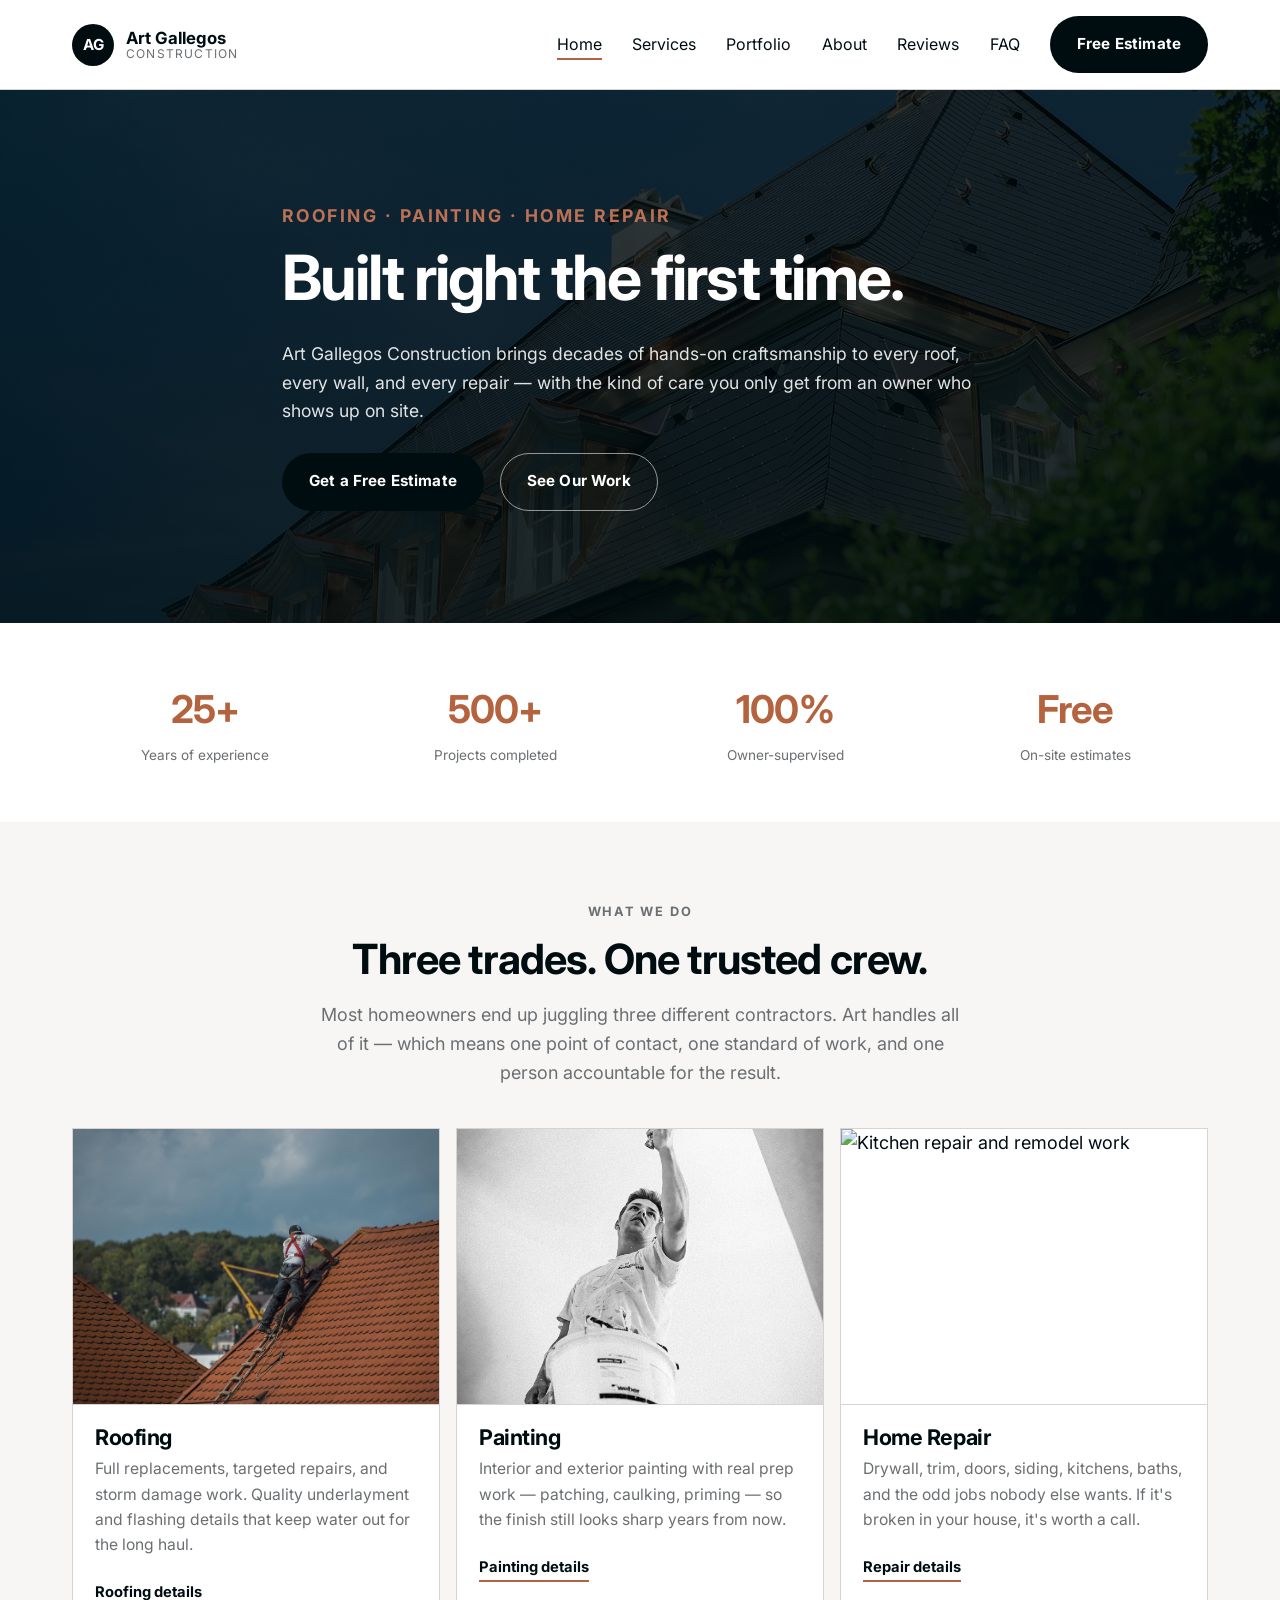
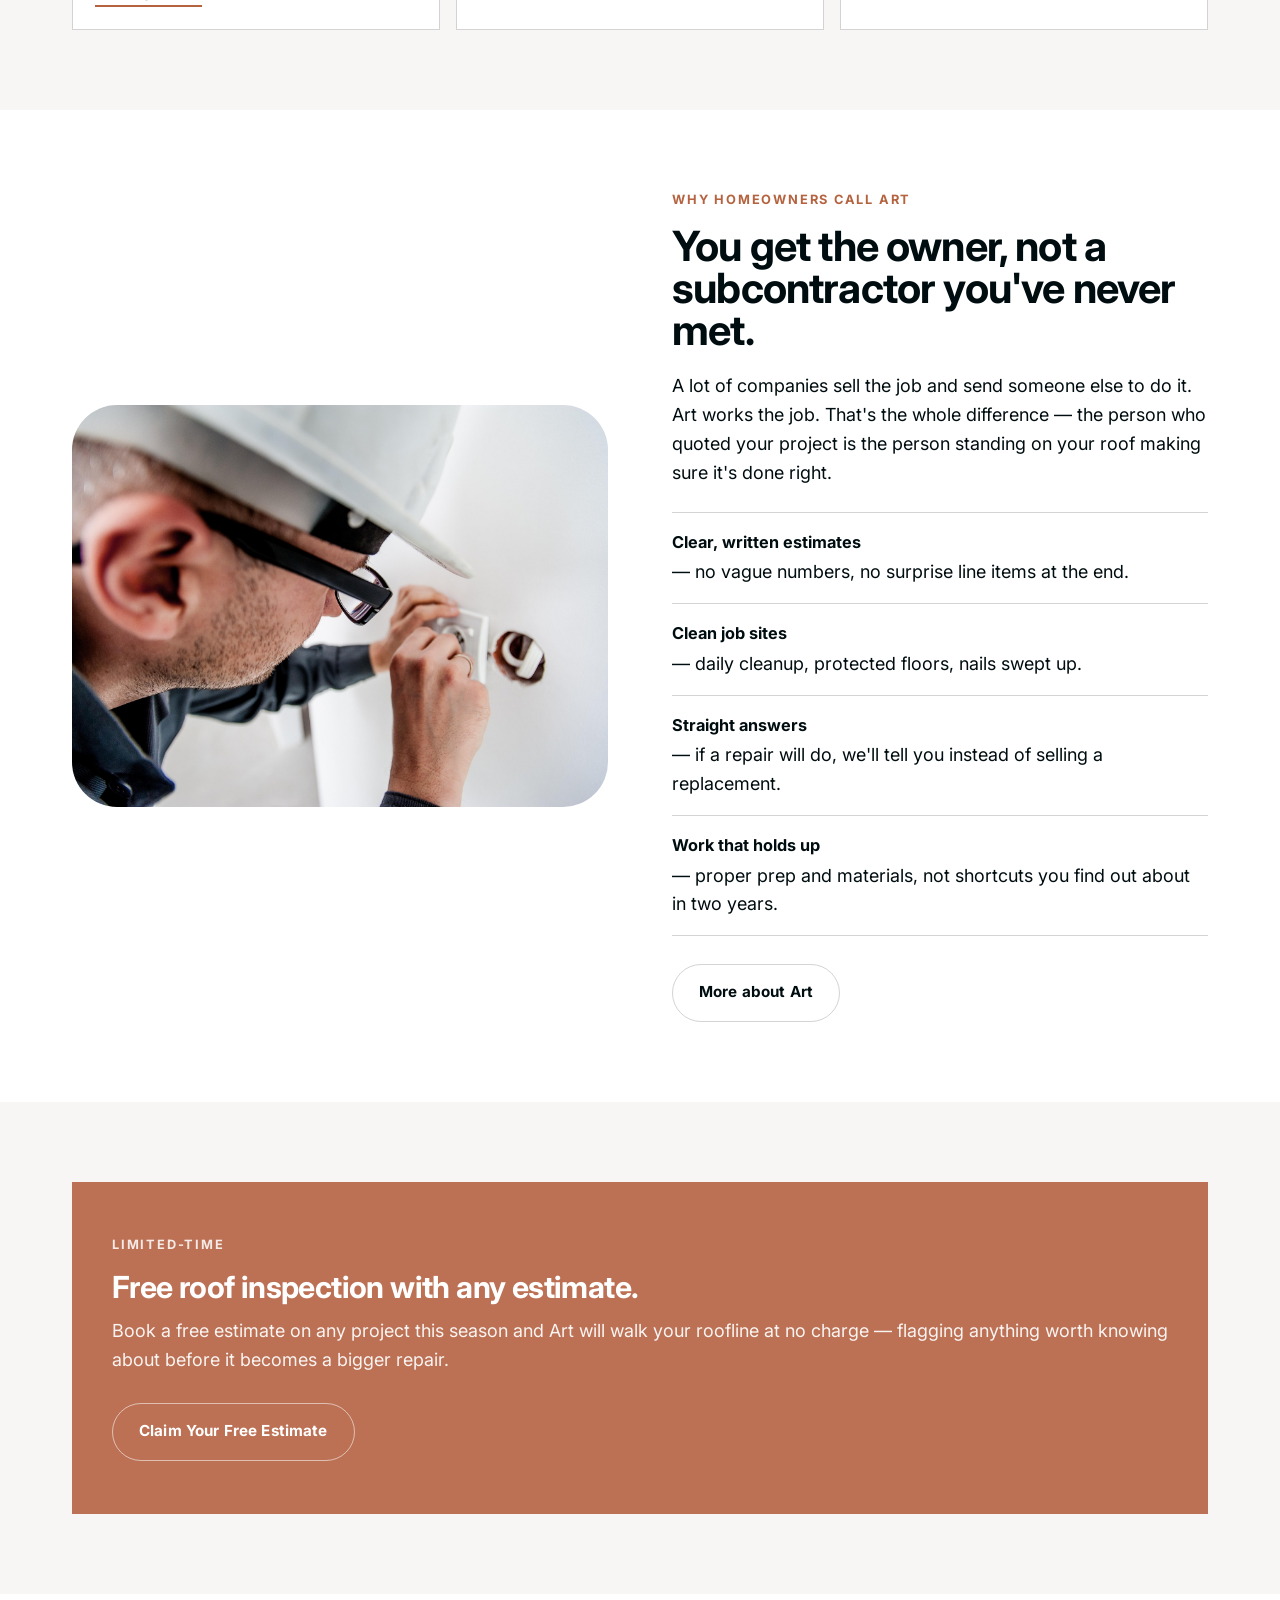
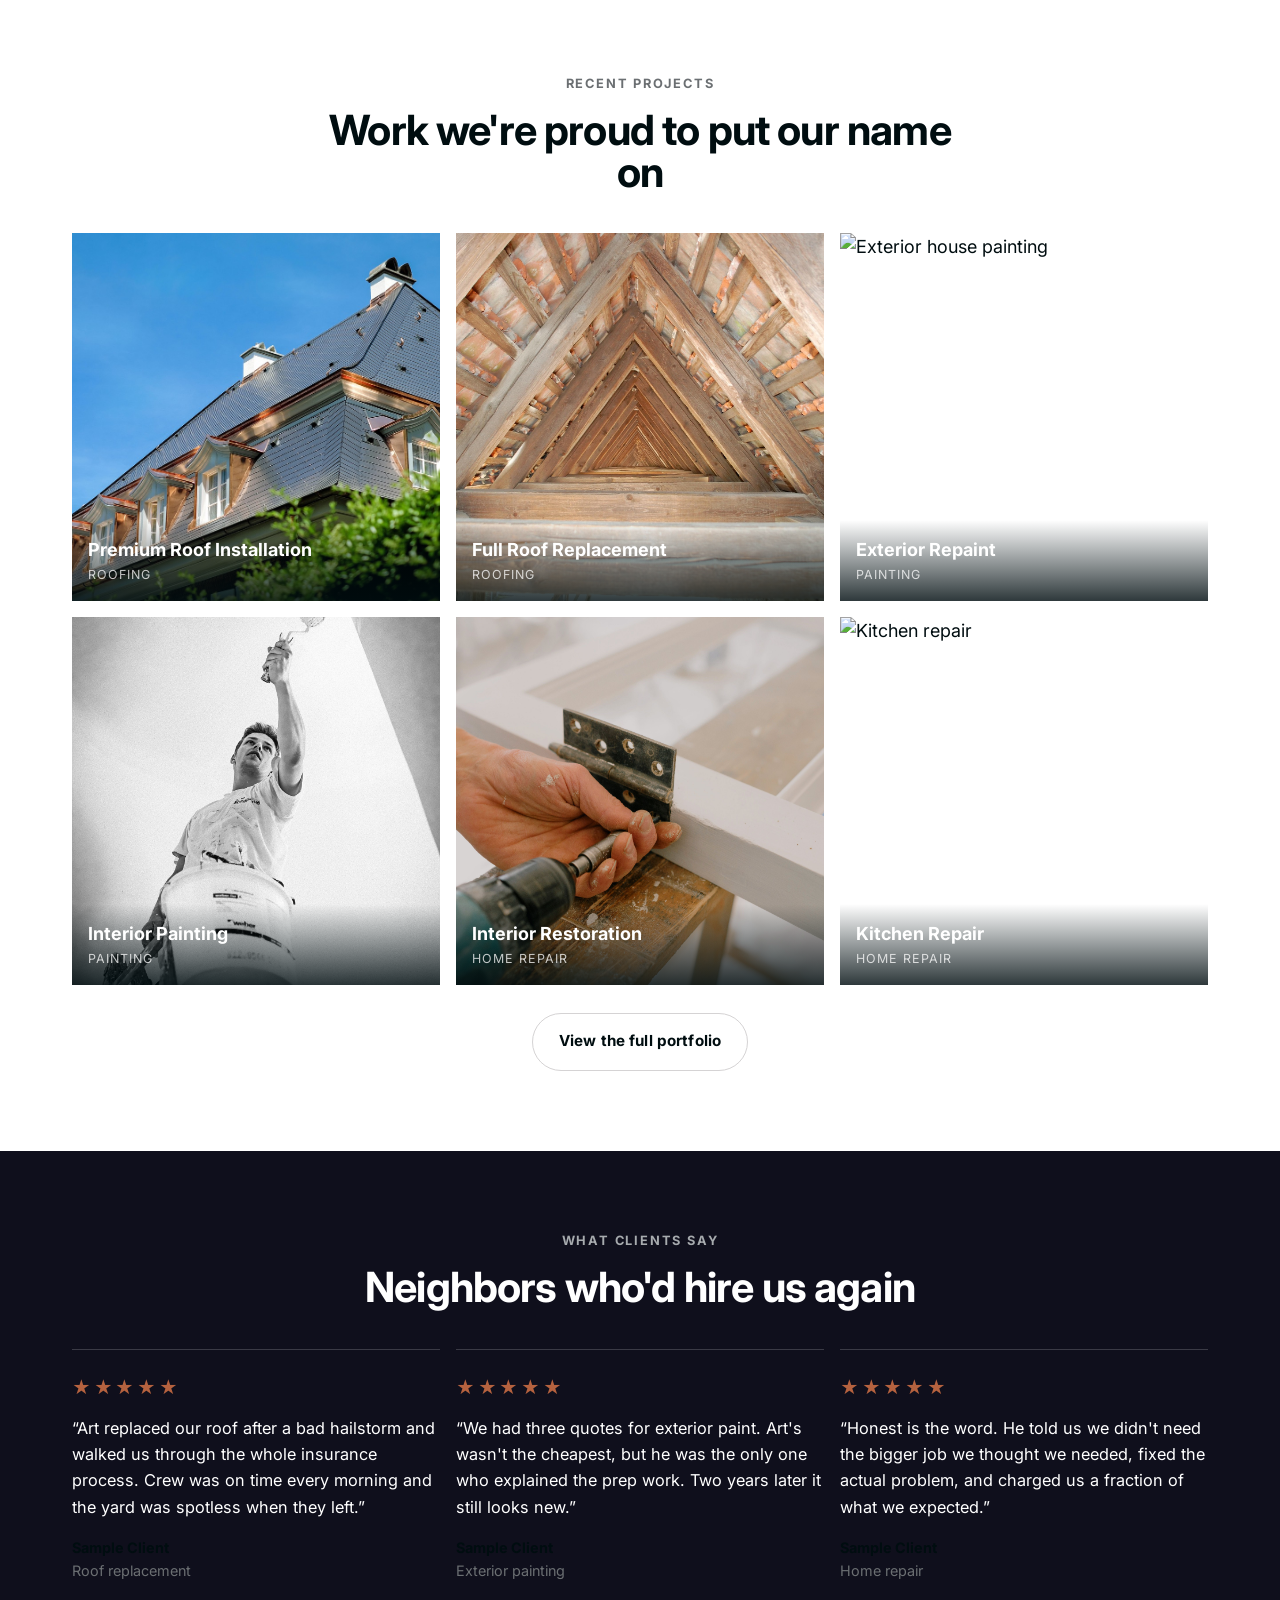
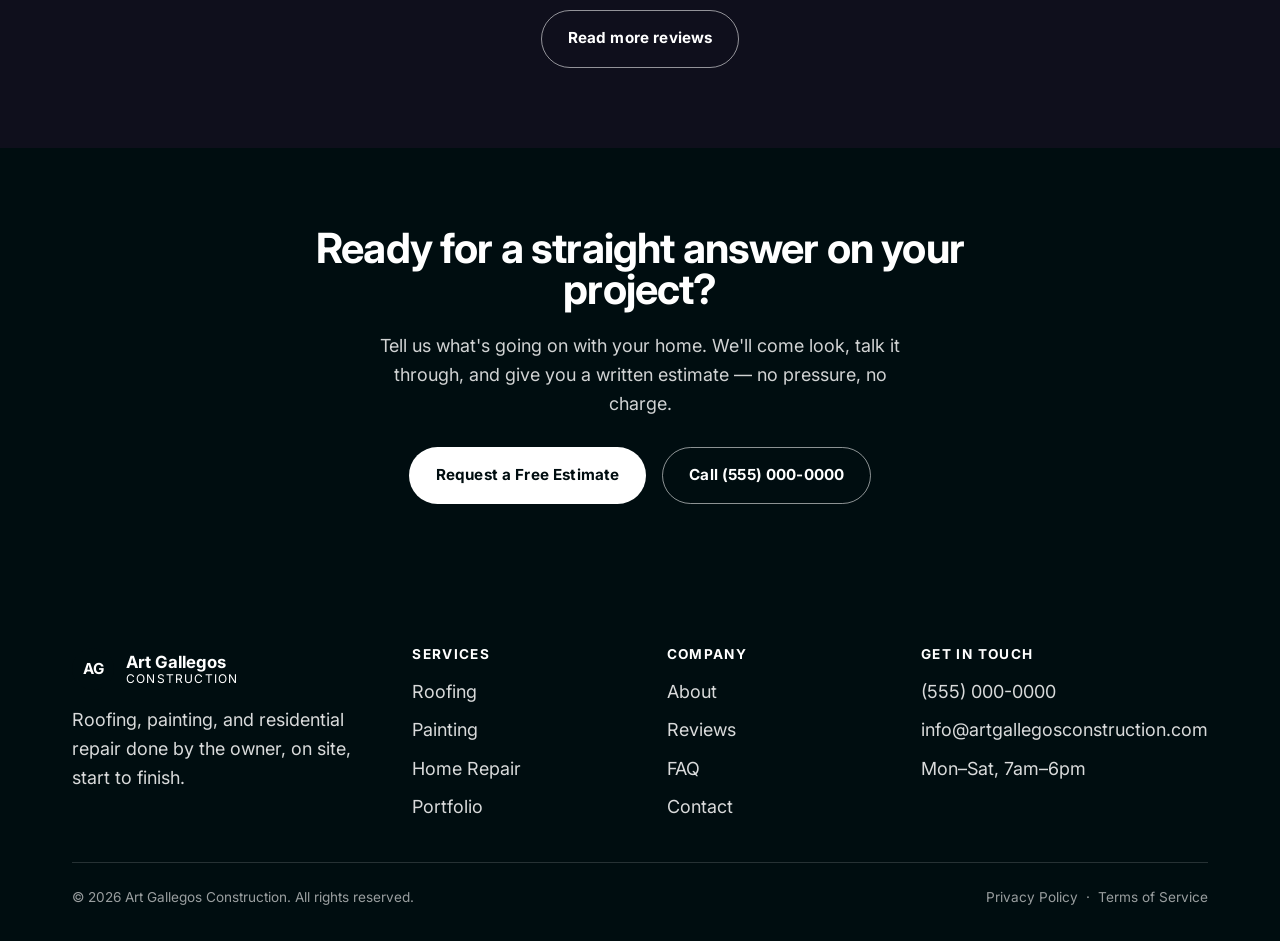
==== commit 3284797d: "Add files via upload" ====
--- a/index.html
+++ b/index.html
@@ -7,7 +7,7 @@
 <meta name="description" content="Art Gallegos Construction provides expert roofing, interior and exterior painting, and residential repair services. Craftsmanship you can see. Free estimates.">
 <link rel="preconnect" href="https://fonts.googleapis.com">
 <link rel="preconnect" href="https://fonts.gstatic.com" crossorigin>
-<link href="https://fonts.googleapis.com/css2?family=Inter:wght@400;500;600&family=Outfit:wght@500;600;700&display=swap" rel="stylesheet">
+<link href="https://fonts.googleapis.com/css2?family=Inter:wght@400;500;600;700&display=swap" rel="stylesheet">
 <link rel="stylesheet" href="styles.css">
 </head>
 <body>
@@ -39,8 +39,8 @@
 <main id="main">
 
   <!-- ============ HERO ============ -->
-  <section class="hero hero--home" style="--x:0">
-    <style>.hero--home::before{background-image:url('Art%20G%20Premium%20Roof%2001.jpg')}</style>
+  <section class="hero" style="background-image:none">
+    <style>.hero::before{background-image:url('Art%20G%20Premium%20Roof%2001.jpg')}</style>
     <div class="container">
       <p class="eyebrow">Roofing &middot; Painting &middot; Home Repair</p>
       <h1>Built right the first time.</h1>
@@ -127,8 +127,22 @@
     </div>
   </section>
 
+  <!-- ============ FEATURED OFFER (single clay card, per design system rule) ============ -->
+  <section class="section section--alt">
+    <div class="container">
+      <div class="featured-card">
+        <p class="eyebrow" style="color:rgba(255,255,255,.85)">Limited-Time</p>
+        <h3>Free roof inspection with any estimate.</h3>
+        <p>Book a free estimate on any project this season and Art will walk your roofline at no charge &mdash; flagging anything worth knowing about before it becomes a bigger repair.</p>
+        <div class="btn-row">
+          <a class="btn btn--outline-light" href="contact.html">Claim Your Free Estimate</a>
+        </div>
+      </div>
+    </div>
+  </section>
+
   <!-- ============ FEATURED WORK ============ -->
-  <section class="section section--alt">
+  <section class="section">
     <div class="container">
       <div class="section-head center">
         <p class="eyebrow">Recent Projects</p>
@@ -152,31 +166,31 @@
 
   <!-- ============ TESTIMONIAL SLICE ============ -->
   <!-- TODO: Replace these with real reviews from Art's customers before launch. -->
-  <section class="section">
+  <section class="section section--dark">
     <div class="container">
       <div class="section-head center">
         <p class="eyebrow">What Clients Say</p>
         <h2>Neighbors who'd hire us again</h2>
       </div>
       <div class="grid grid-3">
-        <figure class="quote">
+        <figure class="quote" style="border-color:rgba(255,255,255,.18)">
           <div class="quote-stars" aria-label="5 out of 5 stars">★★★★★</div>
           <blockquote>&ldquo;Art replaced our roof after a bad hailstorm and walked us through the whole insurance process. Crew was on time every morning and the yard was spotless when they left.&rdquo;</blockquote>
           <figcaption><strong>Sample Client</strong>Roof replacement</figcaption>
         </figure>
-        <figure class="quote">
+        <figure class="quote" style="border-color:rgba(255,255,255,.18)">
           <div class="quote-stars" aria-label="5 out of 5 stars">★★★★★</div>
           <blockquote>&ldquo;We had three quotes for exterior paint. Art's wasn't the cheapest, but he was the only one who explained the prep work. Two years later it still looks new.&rdquo;</blockquote>
           <figcaption><strong>Sample Client</strong>Exterior painting</figcaption>
         </figure>
-        <figure class="quote">
+        <figure class="quote" style="border-color:rgba(255,255,255,.18)">
           <div class="quote-stars" aria-label="5 out of 5 stars">★★★★★</div>
           <blockquote>&ldquo;Honest is the word. He told us we didn't need the bigger job we thought we needed, fixed the actual problem, and charged us a fraction of what we expected.&rdquo;</blockquote>
           <figcaption><strong>Sample Client</strong>Home repair</figcaption>
         </figure>
       </div>
       <div class="btn-row center">
-        <a class="btn btn--ghost" href="testimonials.html">Read more reviews</a>
+        <a class="btn btn--outline-light" href="testimonials.html">Read more reviews</a>
       </div>
     </div>
   </section>
@@ -187,7 +201,7 @@
       <h2>Ready for a straight answer on your project?</h2>
       <p>Tell us what's going on with your home. We'll come look, talk it through, and give you a written estimate &mdash; no pressure, no charge.</p>
       <div class="btn-row center">
-        <a class="btn btn--primary" href="contact.html">Request a Free Estimate</a>
+        <a class="btn btn--primary" style="background:var(--white);color:var(--ink)" href="contact.html">Request a Free Estimate</a>
         <!-- TODO: replace with Art's real phone number -->
         <a class="btn btn--outline-light" href="tel:+15550000000">Call (555) 000-0000</a>
       </div>
--- a/styles.css
+++ b/styles.css
@@ -1,378 +1,304 @@
 /* ==========================================================================
-   Art Gallegos Construction — Shared Stylesheet
-   Edit colors, fonts, and spacing here. Every page uses this one file.
+   Art Gallegos Construction — Design System
+   Architecture adapted from a monochrome + single-accent editorial system:
+   bold tight-tracking display type, full-pill buttons, hairline dividers,
+   zero shadows, alternating light/dark section bands.
    ========================================================================== */
 
-/* --- Design tokens: change these to restyle the whole site --------------- */
 :root {
-  --brand:        #b45309;   /* Primary accent (amber/rust) */
-  --brand-dark:   #92400e;
-  --brand-light:  #fbbf24;
-  --ink:          #111827;   /* Darkest text / dark sections */
-  --ink-2:        #1f2937;
-  --body:         #4b5563;   /* Body copy */
-  --muted:        #6b7280;
-  --line:         #e5e7eb;   /* Borders */
-  --surface:      #ffffff;
-  --surface-2:    #f9fafb;   /* Alt section background */
-  --surface-3:    #f3f4f6;
-
-  --radius:       14px;
-  --radius-sm:    8px;
-  --shadow:       0 1px 2px rgba(17,24,39,.04), 0 8px 24px rgba(17,24,39,.07);
-  --shadow-lg:    0 2px 4px rgba(17,24,39,.05), 0 18px 40px rgba(17,24,39,.13);
-
-  --max:          1160px;
-  --pad:          clamp(1.25rem, 4vw, 2rem);
-
-  --font-head: 'Outfit', 'Segoe UI', system-ui, -apple-system, sans-serif;
-  --font-body: 'Inter', 'Segoe UI', system-ui, -apple-system, sans-serif;
-}
-
-/* --- Reset --------------------------------------------------------------- */
-*, *::before, *::after { box-sizing: border-box; }
-* { margin: 0; }
-
-html { scroll-behavior: smooth; -webkit-text-size-adjust: 100%; }
-
+  /* Colors */
+  --ink:        #000d10;   /* primary text, filled buttons, footer, icon strokes */
+  --white:      #ffffff;   /* canvas, card surfaces, button text on dark */
+  --ash:        #6b6f72;   /* secondary body text, muted labels (darkened from #8e8e95 for AA contrast on white) */
+  --ash-on-dark:#a7abae;   /* secondary text on dark bands */
+  --pebble:     #d5d3d4;   /* hairline borders, dividers */
+  --midnight:   #0f0f1c;   /* dark section backgrounds */
+  --charcoal:   #151623;   /* elevated dark panels */
+  --clay:       #b5623f;   /* single warm accent — darkened from #bc7155 for AA text contrast */
+  --clay-tint:  #bc7155;   /* clay for large surfaces / non-text use */
+
+  /* Type */
+  --font: 'Inter', 'Helvetica Neue', Arial, sans-serif;
+
+  /* Layout */
+  --max: 1200px;
+  --section-gap: clamp(3.5rem, 7vw, 5rem);
+  --card-pad: 22px;
+  --gap: 16px;
+
+  /* Radius */
+  --r-pill: 1000px;
+  --r-decorative: 45px;
+}
+
+* { box-sizing: border-box; }
+html { scroll-behavior: smooth; }
 body {
-  font-family: var(--font-body);
-  color: var(--body);
-  background: var(--surface);
-  line-height: 1.7;
-  font-size: 1.0625rem;
+  margin: 0;
+  font-family: var(--font);
+  color: var(--ink);
+  background: var(--white);
+  font-size: 18px;
+  line-height: 1.61;
   -webkit-font-smoothing: antialiased;
 }
-
-img, svg { display: block; max-width: 100%; height: auto; }
-a { color: var(--brand); text-decoration: none; }
-a:hover { color: var(--brand-dark); }
-
-h1, h2, h3, h4 {
-  font-family: var(--font-head);
-  color: var(--ink);
-  line-height: 1.15;
-  font-weight: 700;
-  letter-spacing: -0.02em;
-}
-h1 { font-size: clamp(2.25rem, 5.5vw, 3.75rem); }
-h2 { font-size: clamp(1.75rem, 3.6vw, 2.6rem); }
-h3 { font-size: clamp(1.2rem, 2vw, 1.45rem); }
-p  { max-width: 68ch; }
-
-/* --- Layout helpers ------------------------------------------------------ */
-.container { max-width: var(--max); margin-inline: auto; padding-inline: var(--pad); }
-.section   { padding-block: clamp(3.5rem, 8vw, 6rem); }
-.section--alt { background: var(--surface-2); }
-.section--dark { background: var(--ink); color: #d1d5db; }
-.section--dark h1, .section--dark h2, .section--dark h3 { color: #fff; }
-
-.section-head { max-width: 42rem; margin-bottom: clamp(2rem, 5vw, 3.25rem); }
+img { max-width: 100%; display: block; }
+a { color: inherit; text-decoration: none; }
+.container { max-width: var(--max); margin-inline: auto; padding-inline: clamp(1.25rem, 4vw, 2rem); }
+.skip-link { position: absolute; left: -999px; top: 0; background: var(--ink); color: var(--white); padding: .75rem 1rem; z-index: 999; }
+.skip-link:focus { left: 1rem; top: 1rem; }
+
+/* ---------- Typography scale ---------- */
+h1, h2, h3, h4 { font-weight: 700; line-height: 1; margin: 0 0 .5em; letter-spacing: -0.02em; }
+h1 { font-size: clamp(2.4rem, 5.5vw, 3.9rem); letter-spacing: -0.03em; }
+h2 { font-size: clamp(1.9rem, 4vw, 2.6rem); }
+h3 { font-size: 1.35rem; }
+p { margin: 0 0 1em; }
+.eyebrow {
+  font-size: .8rem; font-weight: 700; letter-spacing: .14em; text-transform: uppercase;
+  color: var(--clay); margin: 0 0 1rem;
+}
+.section--dark .eyebrow { color: var(--clay-tint); }
+
+/* ---------- Sections ---------- */
+.section { padding-block: var(--section-gap); }
+.section--alt { background: #f7f6f5; }
+.section--dark { background: var(--midnight); color: var(--white); }
+.section--dark .ash, .section--dark p:not(.eyebrow) { color: var(--ash-on-dark); }
+.section-head { max-width: 640px; margin-bottom: 2.5rem; }
 .section-head.center { margin-inline: auto; text-align: center; }
-.section-head.center p { margin-inline: auto; }
-.eyebrow {
-  font-family: var(--font-head);
-  font-size: .8rem; font-weight: 600; letter-spacing: .14em;
-  text-transform: uppercase; color: var(--brand); margin-bottom: .75rem;
-}
-.section-head p { margin-top: 1rem; font-size: 1.075rem; }
-
-.grid { display: grid; gap: clamp(1.25rem, 3vw, 2rem); }
-.grid-2 { grid-template-columns: repeat(auto-fit, minmax(320px, 1fr)); }
-.grid-3 { grid-template-columns: repeat(auto-fit, minmax(290px, 1fr)); }
-.grid-4 { grid-template-columns: repeat(auto-fit, minmax(210px, 1fr)); }
-
-/* --- Buttons ------------------------------------------------------------- */
+.section-head p { color: var(--ash); }
+.section--dark .section-head p { color: var(--ash-on-dark); }
+
+/* ---------- Buttons: full pill, no shadow ---------- */
 .btn {
-  display: inline-flex; align-items: center; justify-content: center; gap: .5rem;
-  font-family: var(--font-head); font-weight: 600; font-size: 1rem;
-  padding: .9rem 1.9rem; border-radius: 999px; border: 2px solid transparent;
-  cursor: pointer; transition: all .2s ease; text-align: center;
-}
-.btn--primary { background: var(--brand); color: #fff; box-shadow: 0 6px 18px rgba(180,83,9,.28); }
-.btn--primary:hover { background: var(--brand-dark); color: #fff; transform: translateY(-2px); box-shadow: 0 10px 24px rgba(180,83,9,.34); }
-.btn--ghost { border-color: currentColor; color: var(--ink); background: transparent; }
-.btn--ghost:hover { background: var(--ink); color: #fff; border-color: var(--ink); }
-.btn--light { background: #fff; color: var(--ink); }
-.btn--light:hover { background: var(--surface-3); color: var(--ink); transform: translateY(-2px); }
-.btn--outline-light { border-color: rgba(255,255,255,.55); color: #fff; }
-.btn--outline-light:hover { background: #fff; color: var(--ink); border-color: #fff; }
-.btn-row { display: flex; flex-wrap: wrap; gap: .85rem; margin-top: 2rem; }
+  display: inline-flex; align-items: center; justify-content: center;
+  padding: 15px 26px 16px; border-radius: var(--r-pill);
+  font-size: .95rem; font-weight: 700; letter-spacing: .01em;
+  border: 1px solid transparent; cursor: pointer; transition: opacity .15s ease;
+}
+.btn:hover { opacity: .82; }
+.btn--primary { background: var(--ink); color: var(--white); }
+.btn--outline-light { background: transparent; color: var(--white); border-color: rgba(255,255,255,.55); }
+.btn--outline-light:hover { border-color: var(--white); opacity: 1; background: rgba(255,255,255,.08); }
+.btn--ghost { background: transparent; color: var(--ink); border-color: var(--pebble); }
+.btn--ghost:hover { border-color: var(--ink); opacity: 1; }
+.btn-row { display: flex; flex-wrap: wrap; gap: 1rem; margin-top: 1.75rem; }
 .btn-row.center { justify-content: center; }
 
-/* --- Header / navigation ------------------------------------------------- */
-.site-header {
-  position: sticky; top: 0; z-index: 60;
-  background: rgba(255,255,255,.92);
-  backdrop-filter: blur(10px);
-  border-bottom: 1px solid var(--line);
-}
-.nav {
-  display: flex; align-items: center; justify-content: space-between;
-  gap: 1rem; min-height: 74px;
-}
-.brand { display: flex; align-items: center; gap: .7rem; font-family: var(--font-head); }
-.brand:hover { color: inherit; }
+/* ---------- Header / Nav ---------- */
+.site-header { position: sticky; top: 0; z-index: 50; background: rgba(255,255,255,.92); backdrop-filter: blur(8px); border-bottom: 1px solid var(--pebble); }
+.nav { display: flex; align-items: center; justify-content: space-between; padding-block: 1rem; }
+.brand { display: flex; align-items: center; gap: .75rem; }
 .brand-mark {
-  width: 42px; height: 42px; flex: 0 0 42px; border-radius: 11px;
-  background: linear-gradient(135deg, var(--brand), var(--brand-dark));
-  color: #fff; display: grid; place-items: center;
-  font-weight: 700; font-size: 1rem; letter-spacing: .02em;
-}
-.brand-text { display: flex; flex-direction: column; line-height: 1.15; }
-.brand-name { font-weight: 700; font-size: 1.05rem; color: var(--ink); }
-.brand-sub  { font-size: .7rem; letter-spacing: .12em; text-transform: uppercase; color: var(--muted); }
-
-.nav-links { display: flex; align-items: center; gap: .35rem; list-style: none; padding: 0; }
-.nav-links a {
-  display: block; padding: .55rem .85rem; border-radius: 8px;
-  font-family: var(--font-head); font-weight: 500; font-size: .97rem; color: var(--ink-2);
-}
-.nav-links a:hover { background: var(--surface-3); color: var(--ink); }
-.nav-links a.active { color: var(--brand); font-weight: 600; }
-.nav-cta { margin-left: .6rem; padding: .65rem 1.35rem !important; }
-
-.nav-toggle {
-  display: none; width: 44px; height: 44px; border: 1px solid var(--line);
-  background: #fff; border-radius: 10px; cursor: pointer; padding: 0;
-  place-items: center; color: var(--ink);
-}
-.nav-toggle span, .nav-toggle span::before, .nav-toggle span::after {
-  content: ''; display: block; width: 20px; height: 2px; background: currentColor;
-  border-radius: 2px; transition: transform .2s ease, opacity .2s ease;
-}
-.nav-toggle span::before { transform: translateY(-6px); }
-.nav-toggle span::after  { transform: translateY(4px); }
-.nav-toggle[aria-expanded="true"] span { background: transparent; }
-.nav-toggle[aria-expanded="true"] span::before { transform: rotate(45deg); }
-.nav-toggle[aria-expanded="true"] span::after  { transform: rotate(-45deg) translateY(-1px); }
-
-@media (max-width: 940px) {
-  .nav-toggle { display: grid; }
+  width: 42px; height: 42px; border-radius: 100%; background: var(--ink); color: var(--white);
+  display: flex; align-items: center; justify-content: center; font-weight: 700; font-size: .95rem; flex-shrink: 0;
+}
+.brand-text { display: flex; flex-direction: column; line-height: 1.1; }
+.brand-name { font-weight: 700; font-size: 1.05rem; }
+.brand-sub { font-size: .75rem; letter-spacing: .1em; text-transform: uppercase; color: var(--ash); }
+.nav-links { list-style: none; display: flex; align-items: center; gap: 1.9rem; margin: 0; padding: 0; }
+.nav-links a:not(.btn) { font-size: 1rem; color: var(--ink); padding-block: .25rem; border-bottom: 2px solid transparent; }
+.nav-links a.active:not(.btn), .nav-links a:not(.btn):hover { border-color: var(--clay); }
+.nav-toggle { display: none; width: 44px; height: 44px; border-radius: 100%; background: var(--ink); border: none; cursor: pointer; }
+.nav-toggle span, .nav-toggle::before, .nav-toggle::after { content: ''; display: block; width: 18px; height: 2px; background: var(--white); margin: 4px auto; }
+
+@media (max-width: 860px) {
+  .nav-toggle { display: block; }
   .nav-links {
-    position: absolute; left: 0; right: 0; top: 100%;
-    flex-direction: column; align-items: stretch; gap: .15rem;
-    background: #fff; border-bottom: 1px solid var(--line);
-    padding: .75rem var(--pad) 1.25rem; box-shadow: var(--shadow);
-    display: none;
+    position: absolute; top: 100%; left: 0; right: 0; background: var(--white);
+    flex-direction: column; align-items: flex-start; gap: 0; padding: 1rem clamp(1.25rem,4vw,2rem) 1.5rem;
+    border-bottom: 1px solid var(--pebble); display: none;
   }
   .nav-links.open { display: flex; }
-  .nav-links a { padding: .8rem .5rem; font-size: 1.05rem; }
-  .nav-cta { margin-left: 0; margin-top: .5rem; }
-}
-
-/* --- Page hero ----------------------------------------------------------- */
-.hero {
-  position: relative; color: #fff; isolation: isolate;
-  display: grid; align-items: center;
-  min-height: clamp(360px, 52vh, 560px);
-  padding-block: clamp(3.5rem, 9vw, 6rem);
-}
+  .nav-links li { width: 100%; padding-block: .6rem; border-bottom: 1px solid var(--pebble); }
+  .nav-links li:last-child { border-bottom: none; padding-top: 1rem; }
+  .nav-cta { width: 100%; }
+}
+
+/* ---------- Hero ---------- */
+.hero { position: relative; padding-block: clamp(4rem, 10vw, 7rem); color: var(--white); overflow: hidden; }
 .hero::before {
-  content: ''; position: absolute; inset: 0; z-index: -2;
-  background-size: cover; background-position: center;
+  content: ''; position: absolute; inset: 0; background-size: cover; background-position: center;
+  filter: brightness(.42) saturate(1.05);
 }
 .hero::after {
-  content: ''; position: absolute; inset: 0; z-index: -1;
-  background: linear-gradient(105deg, rgba(17,24,39,.90) 0%, rgba(17,24,39,.72) 45%, rgba(17,24,39,.45) 100%);
-}
-.hero h1 { color: #fff; max-width: 18ch; }
-.hero p { color: #e5e7eb; font-size: clamp(1.05rem, 1.8vw, 1.25rem); margin-top: 1.15rem; max-width: 46ch; }
-.hero .eyebrow { color: var(--brand-light); }
-
-.hero--home { min-height: clamp(520px, 82vh, 760px); }
-.hero--page { min-height: clamp(280px, 38vh, 400px); }
-.hero--page h1 { max-width: 24ch; }
-
-.breadcrumb { font-size: .875rem; color: #9ca3af; margin-top: 1.25rem; }
-.breadcrumb a { color: #d1d5db; }
-.breadcrumb a:hover { color: #fff; }
-
-/* --- Cards --------------------------------------------------------------- */
-.card {
-  background: var(--surface); border: 1px solid var(--line);
-  border-radius: var(--radius); overflow: hidden;
-  box-shadow: var(--shadow); transition: transform .25s ease, box-shadow .25s ease;
-  display: flex; flex-direction: column;
-}
-.card:hover { transform: translateY(-5px); box-shadow: var(--shadow-lg); }
-.card img { width: 100%; height: 230px; object-fit: cover; }
-.card-body { padding: 1.6rem 1.6rem 1.75rem; flex: 1; display: flex; flex-direction: column; }
-.card-body h3 { margin-bottom: .6rem; }
-.card-body p { font-size: 1rem; margin-bottom: 1.1rem; }
-.card-link {
-  margin-top: auto; font-family: var(--font-head); font-weight: 600; font-size: .95rem;
-  display: inline-flex; align-items: center; gap: .4rem;
-}
-.card-link::after { content: '→'; transition: transform .2s ease; }
-.card-link:hover::after { transform: translateX(4px); }
-
-/* Feature list (checkmarks) */
-.ticks { list-style: none; padding: 0; margin: 1.25rem 0 0; display: grid; gap: .6rem; }
-.ticks li { position: relative; padding-left: 1.9rem; }
-.ticks li::before {
-  content: '✓'; position: absolute; left: 0; top: .05rem;
-  width: 1.3rem; height: 1.3rem; border-radius: 50%;
-  background: rgba(180,83,9,.12); color: var(--brand);
-  font-size: .78rem; font-weight: 700; display: grid; place-items: center;
-}
-.section--dark .ticks li::before { background: rgba(251,191,36,.16); color: var(--brand-light); }
-
-/* --- Stats strip --------------------------------------------------------- */
-.stats { display: grid; grid-template-columns: repeat(auto-fit, minmax(160px,1fr)); gap: 1.5rem; text-align: center; }
-.stat-num {
-  font-family: var(--font-head); font-size: clamp(2rem, 4vw, 2.9rem);
-  font-weight: 700; color: var(--brand); line-height: 1;
-}
-.section--dark .stat-num { color: var(--brand-light); }
-.stat-label { font-size: .93rem; margin-top: .5rem; }
-
-/* --- Split (image + text) ------------------------------------------------ */
-.split { display: grid; gap: clamp(1.75rem, 5vw, 3.5rem); align-items: center; grid-template-columns: 1fr; }
-@media (min-width: 860px) { .split { grid-template-columns: 1fr 1fr; } .split--reverse .split-media { order: 2; } }
-.split-media img { width: 100%; height: clamp(280px, 42vw, 460px); object-fit: cover; border-radius: var(--radius); box-shadow: var(--shadow-lg); }
-
-/* --- Gallery ------------------------------------------------------------- */
-.gallery { display: grid; grid-template-columns: repeat(auto-fill, minmax(290px, 1fr)); gap: 1.25rem; }
-.tile {
-  position: relative; overflow: hidden; border-radius: var(--radius);
-  aspect-ratio: 4 / 3; box-shadow: var(--shadow);
-}
-.tile img { width: 100%; height: 100%; object-fit: cover; transition: transform .45s ease; }
-.tile:hover img { transform: scale(1.06); }
+  content: ''; position: absolute; inset: 0;
+  background: linear-gradient(180deg, rgba(0,13,16,.55) 0%, rgba(0,13,16,.75) 100%);
+}
+.hero .container { position: relative; z-index: 1; max-width: 780px; }
+.hero .eyebrow { color: var(--clay-tint); }
+.hero h1 { color: var(--white); }
+.hero p { color: rgba(255,255,255,.88); font-size: 1.1rem; }
+.hero--sub { padding-block: clamp(3rem, 7vw, 4.5rem); }
+.hero--sub .container { max-width: 680px; }
+
+/* ---------- Stats strip ---------- */
+.stats { display: grid; grid-template-columns: repeat(4, 1fr); gap: 1.5rem; text-align: center; }
+.stat-num { font-size: clamp(1.8rem, 4vw, 2.4rem); font-weight: 700; letter-spacing: -0.02em; color: var(--clay); }
+.stat-label { font-size: .85rem; color: var(--ash); margin-top: .25rem; }
+@media (max-width: 640px) { .stats { grid-template-columns: repeat(2, 1fr); row-gap: 2rem; } }
+
+/* ---------- Grids & cards (flat, hairline, no shadow) ---------- */
+.grid { display: grid; gap: var(--gap); }
+.grid-3 { grid-template-columns: repeat(3, 1fr); }
+.grid-2 { grid-template-columns: repeat(2, 1fr); }
+@media (max-width: 860px) { .grid-3, .grid-2 { grid-template-columns: 1fr; } }
+
+.card { background: var(--white); border: 1px solid var(--pebble); border-radius: 0; overflow: hidden; }
+.card img { aspect-ratio: 4/3; object-fit: cover; }
+.card-body { padding: var(--card-pad); border-top: 1px solid var(--pebble); }
+.card-body h3 { margin-bottom: .5rem; }
+.card-body p { color: var(--ash); font-size: .98rem; }
+.card-link { display: inline-block; margin-top: .5rem; font-weight: 700; font-size: .92rem; border-bottom: 2px solid var(--clay); }
+
+/* ---------- Featured clay card — reserved for ONE offering per page ---------- */
+.featured-card {
+  background: var(--clay-tint); color: var(--white); border-radius: 0; padding: 53px 40px;
+}
+.featured-card h3 { font-size: 1.9rem; }
+.featured-card p { color: rgba(255,255,255,.92); }
+
+/* ---------- Split layout ---------- */
+.split { display: grid; grid-template-columns: 1fr 1fr; gap: clamp(2rem, 5vw, 4rem); align-items: center; }
+.split-media img { border-radius: var(--r-decorative); aspect-ratio: 4/3; object-fit: cover; }
+@media (max-width: 860px) { .split { grid-template-columns: 1fr; } }
+
+/* ---------- Feature list (hairline divided) ---------- */
+.ticks { list-style: none; padding: 0; margin: 1.5rem 0 0; display: flex; flex-direction: column; gap: 0; }
+.ticks li { padding-block: 1rem; border-top: 1px solid var(--pebble); }
+.ticks li:last-child { border-bottom: 1px solid var(--pebble); }
+.ticks strong { display: block; font-size: 1.02rem; margin-bottom: .2rem; }
+
+/* ---------- Gallery tiles ---------- */
+.gallery { display: grid; grid-template-columns: repeat(3, 1fr); gap: var(--gap); }
+.tile { margin: 0; position: relative; overflow: hidden; }
+.tile img { aspect-ratio: 1/1; object-fit: cover; transition: transform .35s ease; }
+.tile:hover img { transform: scale(1.045); }
 .tile figcaption {
-  position: absolute; inset: auto 0 0 0; padding: 2.5rem 1.25rem 1.15rem; color: #fff;
-  background: linear-gradient(to top, rgba(17,24,39,.88), rgba(17,24,39,0));
-}
-.tile figcaption strong { font-family: var(--font-head); font-size: 1.05rem; display: block; }
-.tile figcaption span { font-size: .85rem; color: #d1d5db; }
-
+  position: absolute; left: 0; right: 0; bottom: 0; padding: 1rem;
+  background: linear-gradient(0deg, rgba(0,13,16,.82), transparent);
+  color: var(--white); display: flex; flex-direction: column;
+}
+.tile figcaption span { font-size: .78rem; color: rgba(255,255,255,.75); text-transform: uppercase; letter-spacing: .08em; }
+@media (max-width: 720px) { .gallery { grid-template-columns: repeat(2, 1fr); } }
+
+/* ---------- Quotes / testimonials ---------- */
+.quote { border-top: 1px solid var(--pebble); padding-top: 1.5rem; margin: 0; }
+.quote-stars { color: var(--clay); letter-spacing: .15em; margin-bottom: .75rem; }
+.quote blockquote { margin: 0 0 1rem; font-size: 1.02rem; }
+.quote figcaption { color: var(--ash); font-size: .9rem; }
+.quote figcaption strong { display: block; color: var(--ink); }
+
+/* ---------- CTA band ---------- */
+.cta-band { background: var(--ink); color: var(--white); text-align: center; }
+.cta-band h2 { color: var(--white); max-width: 720px; margin-inline: auto; }
+.cta-band p { color: rgba(255,255,255,.82); max-width: 560px; margin-inline: auto; }
+
+/* ---------- Forms ---------- */
+.form { display: grid; gap: 1.1rem; max-width: 640px; }
+.form label { display: block; font-weight: 700; font-size: .9rem; margin-bottom: .4rem; }
+.form input, .form select, .form textarea {
+  width: 100%; padding: .85rem 1rem; border: 1px solid var(--pebble); border-radius: 14px;
+  font: inherit; background: var(--white); color: var(--ink);
+}
+.form input:focus, .form select:focus, .form textarea:focus { outline: 2px solid var(--clay); outline-offset: 1px; }
+.form-row-2 { display: grid; grid-template-columns: 1fr 1fr; gap: 1.1rem; }
+@media (max-width: 640px) { .form-row-2 { grid-template-columns: 1fr; } }
+
+/* ---------- FAQ accordion ---------- */
+.faq-item { border-top: 1px solid var(--pebble); }
+.faq-item:last-child { border-bottom: 1px solid var(--pebble); }
+.faq-item summary { cursor: pointer; padding: 1.3rem 0; font-weight: 700; font-size: 1.05rem; list-style: none; display: flex; justify-content: space-between; gap: 1rem; }
+.faq-item summary::-webkit-details-marker { display: none; }
+.faq-item summary::after { content: '+'; font-weight: 400; color: var(--clay); flex-shrink: 0; }
+.faq-item[open] summary::after { content: '\2212'; }
+.faq-item p { padding-bottom: 1.3rem; color: var(--ash); }
+
+/* ---------- Footer ---------- */
+.site-footer { background: var(--ink); color: rgba(255,255,255,.85); padding-block: 4rem 2rem; }
+.footer-grid { display: grid; grid-template-columns: 1.4fr 1fr 1fr 1fr; gap: 2.5rem; padding-bottom: 2.5rem; }
+.site-footer .brand-sub, .site-footer .brand-name { color: var(--white); }
+.site-footer h4 { color: var(--white); font-size: .85rem; text-transform: uppercase; letter-spacing: .1em; margin-bottom: 1rem; }
+.site-footer ul { list-style: none; padding: 0; margin: 0; display: flex; flex-direction: column; gap: .6rem; }
+.site-footer a:hover { color: var(--white); }
+.footer-bottom { border-top: 1px solid rgba(255,255,255,.15); padding-top: 1.5rem; display: flex; flex-wrap: wrap; justify-content: space-between; gap: 1rem; font-size: .85rem; color: rgba(255,255,255,.6); }
+@media (max-width: 860px) { .footer-grid { grid-template-columns: 1fr 1fr; } }
+@media (max-width: 500px) { .footer-grid { grid-template-columns: 1fr; } }
+
+/* ---------- Sub-page hero (smaller, with breadcrumb) ---------- */
+.hero--page { padding-block: clamp(3.5rem, 8vw, 5.5rem); }
+.hero--page .container { max-width: 720px; }
+.breadcrumb { font-size: .85rem; color: rgba(255,255,255,.65); margin-top: 1rem; }
+.breadcrumb a { border-bottom: 1px solid rgba(255,255,255,.4); }
+.breadcrumb a:hover { border-color: var(--white); }
+
+/* ---------- Split reverse (media on right) ---------- */
+.split--reverse .split-media { order: 2; }
+@media (max-width: 860px) { .split--reverse .split-media { order: 0; } }
+
+/* ---------- 4-col grid (About "don't compromise" blocks) ---------- */
+.grid-4 { grid-template-columns: repeat(4, 1fr); }
+.grid-4 > div { border-top: 1px solid var(--pebble); padding-top: 1.25rem; }
+@media (max-width: 960px) { .grid-4 { grid-template-columns: repeat(2, 1fr); } }
+@media (max-width: 560px) { .grid-4 { grid-template-columns: 1fr; } }
+
+/* ---------- Process steps (Services page) ---------- */
+.steps { display: grid; grid-template-columns: repeat(4, 1fr); gap: var(--gap); counter-reset: step; }
+.step { border-top: 1px solid var(--pebble); padding-top: 1.25rem; position: relative; }
+.step::before {
+  counter-increment: step; content: counter(step, decimal-leading-zero);
+  display: block; font-size: .85rem; font-weight: 700; color: var(--clay); margin-bottom: .5rem;
+}
+@media (max-width: 860px) { .steps { grid-template-columns: 1fr 1fr; row-gap: 2rem; } }
+@media (max-width: 560px) { .steps { grid-template-columns: 1fr; } }
+
+/* ---------- Portfolio filters ---------- */
 .filters { display: flex; flex-wrap: wrap; gap: .6rem; margin-bottom: 2rem; }
 .filter {
-  font-family: var(--font-head); font-weight: 500; font-size: .95rem;
-  padding: .55rem 1.25rem; border-radius: 999px;
-  border: 1px solid var(--line); background: #fff; color: var(--ink-2); cursor: pointer;
-  transition: all .18s ease;
-}
-.filter:hover { border-color: var(--brand); color: var(--brand); }
-.filter.is-active { background: var(--ink); border-color: var(--ink); color: #fff; }
+  padding: 10px 20px; border-radius: var(--r-pill); border: 1px solid var(--pebble);
+  background: var(--white); font-size: .9rem; font-weight: 700; cursor: pointer; color: var(--ink);
+}
+.filter.is-active, .filter:hover { background: var(--ink); color: var(--white); border-color: var(--ink); }
 .tile[hidden] { display: none; }
 
-/* --- Quotes / testimonials ---------------------------------------------- */
-.quote {
-  background: #fff; border: 1px solid var(--line); border-radius: var(--radius);
-  padding: 2rem 1.75rem; box-shadow: var(--shadow); display: flex; flex-direction: column; gap: 1rem;
-}
-.quote-stars { color: var(--brand-light); letter-spacing: .12em; font-size: 1.05rem; }
-.quote blockquote { font-size: 1.05rem; color: var(--ink-2); }
-.quote figcaption { margin-top: auto; font-size: .93rem; color: var(--muted); }
-.quote figcaption strong { display: block; color: var(--ink); font-family: var(--font-head); font-size: 1rem; }
-
-/* --- Process steps ------------------------------------------------------- */
-.steps { counter-reset: step; display: grid; gap: 1.5rem; grid-template-columns: repeat(auto-fit, minmax(230px,1fr)); }
-.step { position: relative; padding-top: 3.4rem; }
-.step::before {
-  counter-increment: step; content: counter(step);
-  position: absolute; top: 0; left: 0;
-  width: 2.6rem; height: 2.6rem; border-radius: 12px;
-  background: var(--brand); color: #fff;
-  font-family: var(--font-head); font-weight: 700; font-size: 1.1rem;
-  display: grid; place-items: center;
-}
-.step h3 { font-size: 1.15rem; margin-bottom: .45rem; }
-.step p { font-size: .98rem; }
-
-/* --- FAQ accordion ------------------------------------------------------- */
-.faq { display: grid; gap: .85rem; max-width: 52rem; }
-.faq details {
-  border: 1px solid var(--line); border-radius: var(--radius-sm);
-  background: #fff; overflow: hidden; transition: box-shadow .2s ease;
-}
-.faq details[open] { box-shadow: var(--shadow); border-color: #d6d9de; }
-.faq summary {
-  cursor: pointer; list-style: none; padding: 1.15rem 3rem 1.15rem 1.35rem;
-  font-family: var(--font-head); font-weight: 600; font-size: 1.05rem; color: var(--ink);
-  position: relative;
-}
+/* ---------- FAQ (native details/summary, matches markup) ---------- */
+.faq { max-width: 780px; }
+.faq details { border-top: 1px solid var(--pebble); }
+.faq details:last-child { border-bottom: 1px solid var(--pebble); }
+.faq summary { cursor: pointer; padding: 1.3rem 0; font-weight: 700; font-size: 1.05rem; list-style: none; display: flex; justify-content: space-between; gap: 1rem; }
 .faq summary::-webkit-details-marker { display: none; }
-.faq summary::after {
-  content: '+'; position: absolute; right: 1.25rem; top: 50%; transform: translateY(-50%);
-  font-size: 1.5rem; font-weight: 400; color: var(--brand); line-height: 1;
-}
-.faq details[open] summary::after { content: '–'; }
-.faq .faq-body { padding: 0 1.35rem 1.35rem; }
-.faq .faq-body p { font-size: 1rem; }
-
-/* --- Forms --------------------------------------------------------------- */
+.faq summary::after { content: '+'; font-weight: 400; color: var(--clay); flex-shrink: 0; }
+.faq details[open] summary::after { content: '\2212'; }
+.faq .faq-body p { padding-bottom: 1.3rem; color: var(--ash); margin: 0; }
+
+/* ---------- Legal / prose pages ---------- */
+.prose { max-width: 760px; padding-block: 1rem; }
+.prose h1 { margin-bottom: .25rem; }
+.prose .lead { color: var(--ash); margin-bottom: 2.5rem; }
+.prose h2 { font-size: 1.4rem; margin-top: 2.5rem; padding-top: 1.5rem; border-top: 1px solid var(--pebble); }
+.prose ul { color: var(--ash); padding-left: 1.2rem; }
+.prose a { border-bottom: 1px solid var(--clay); }
+.mt-1 { margin-top: 1rem; }
+.mt-2 { margin-top: 2rem; }
+.center { text-align: center; }
+
+/* ---------- Contact page ---------- */
 .form-grid { display: grid; gap: 1.1rem; }
-@media (min-width: 640px) { .form-row-2 { display: grid; grid-template-columns: 1fr 1fr; gap: 1.1rem; } }
-.field label {
-  display: block; font-family: var(--font-head); font-weight: 600;
-  font-size: .92rem; color: var(--ink); margin-bottom: .4rem;
-}
+.field label { display: block; font-weight: 700; font-size: .9rem; margin-bottom: .4rem; }
 .field input, .field select, .field textarea {
-  width: 100%; font: inherit; font-size: 1rem; color: var(--ink);
-  padding: .8rem 1rem; border: 1px solid #d1d5db; border-radius: var(--radius-sm);
-  background: #fff; transition: border-color .15s ease, box-shadow .15s ease;
-}
-.field textarea { min-height: 150px; resize: vertical; }
-.field input:focus, .field select:focus, .field textarea:focus {
-  outline: none; border-color: var(--brand); box-shadow: 0 0 0 3px rgba(180,83,9,.14);
-}
-.field-hint { font-size: .85rem; color: var(--muted); margin-top: .35rem; }
+  width: 100%; padding: .85rem 1rem; border: 1px solid var(--pebble); border-radius: 14px;
+  font: inherit; background: var(--white); color: var(--ink);
+}
+.field input:focus, .field select:focus, .field textarea:focus { outline: 2px solid var(--clay); outline-offset: 1px; }
+.field textarea { min-height: 140px; resize: vertical; }
+.field-hint { font-size: .85rem; color: var(--ash); margin-top: .4rem; }
 .hp { position: absolute; left: -9999px; }
-
-.contact-panel {
-  background: var(--ink); color: #d1d5db; border-radius: var(--radius);
-  padding: clamp(1.75rem, 4vw, 2.5rem);
-}
-.contact-panel h3 { color: #fff; }
-.contact-list { list-style: none; padding: 0; margin: 1.5rem 0 0; display: grid; gap: 1.25rem; }
-.contact-list dt, .contact-list .ci-label {
-  font-family: var(--font-head); font-size: .78rem; letter-spacing: .12em;
-  text-transform: uppercase; color: var(--brand-light); margin-bottom: .25rem;
-}
-.contact-list a { color: #fff; }
-.contact-list a:hover { color: var(--brand-light); }
-
-/* --- CTA band ------------------------------------------------------------ */
-.cta-band { background: var(--ink); color: #d1d5db; text-align: center; }
-.cta-band h2 { color: #fff; }
-.cta-band p { margin: 1rem auto 0; }
-
-/* --- Footer -------------------------------------------------------------- */
-.site-footer { background: #0b1220; color: #9ca3af; padding-block: clamp(2.75rem, 6vw, 4rem) 0; font-size: .96rem; }
-.footer-grid { display: grid; gap: 2.25rem; grid-template-columns: repeat(auto-fit, minmax(210px, 1fr)); }
-.footer-grid h4 {
-  color: #fff; font-size: .82rem; letter-spacing: .12em; text-transform: uppercase; margin-bottom: 1rem;
-}
-.footer-grid ul { list-style: none; padding: 0; display: grid; gap: .55rem; }
-.footer-grid a { color: #9ca3af; }
-.footer-grid a:hover { color: #fff; }
-.site-footer .brand-name { color: #fff; }
-.site-footer .brand-sub { color: #6b7280; }
-.site-footer p { font-size: .95rem; }
-.footer-bottom {
-  margin-top: 2.5rem; border-top: 1px solid rgba(255,255,255,.09);
-  padding-block: 1.4rem; display: flex; flex-wrap: wrap; gap: .75rem 1.5rem;
-  justify-content: space-between; font-size: .875rem;
-}
-
-/* --- Utilities ----------------------------------------------------------- */
-.center { text-align: center; }
-.lead { font-size: 1.15rem; }
-.mt-0 { margin-top: 0; } .mt-1 { margin-top: 1rem; } .mt-2 { margin-top: 2rem; }
-.prose h2 { margin-top: 2.5rem; margin-bottom: .85rem; font-size: 1.6rem; }
-.prose h3 { margin-top: 1.75rem; margin-bottom: .5rem; font-size: 1.2rem; }
-.prose p, .prose li { margin-bottom: .85rem; }
-.prose ul { padding-left: 1.35rem; }
-.prose { max-width: 46rem; }
-.skip-link {
-  position: absolute; left: -9999px; top: 0; background: var(--brand); color: #fff;
-  padding: .75rem 1.25rem; z-index: 100; border-radius: 0 0 8px 0;
-}
-.skip-link:focus { left: 0; color: #fff; }
-
-@media (prefers-reduced-motion: reduce) {
-  * { animation: none !important; transition: none !important; scroll-behavior: auto !important; }
-}
+.contact-panel { background: var(--midnight); color: var(--white); padding: var(--card-pad) 28px; }
+.contact-panel h3 { color: var(--white); }
+.contact-list { margin: 1.5rem 0 0; display: flex; flex-direction: column; gap: 1.1rem; }
+.contact-list > div { border-top: 1px solid rgba(255,255,255,.15); padding-top: 1rem; }
+.contact-list dt { font-size: .78rem; text-transform: uppercase; letter-spacing: .08em; color: var(--ash-on-dark); margin-bottom: .25rem; }
+.contact-list dd { margin: 0; }
+.contact-list a { border-bottom: 1px solid rgba(255,255,255,.4); }
+.contact-list a:hover { border-color: var(--white); }
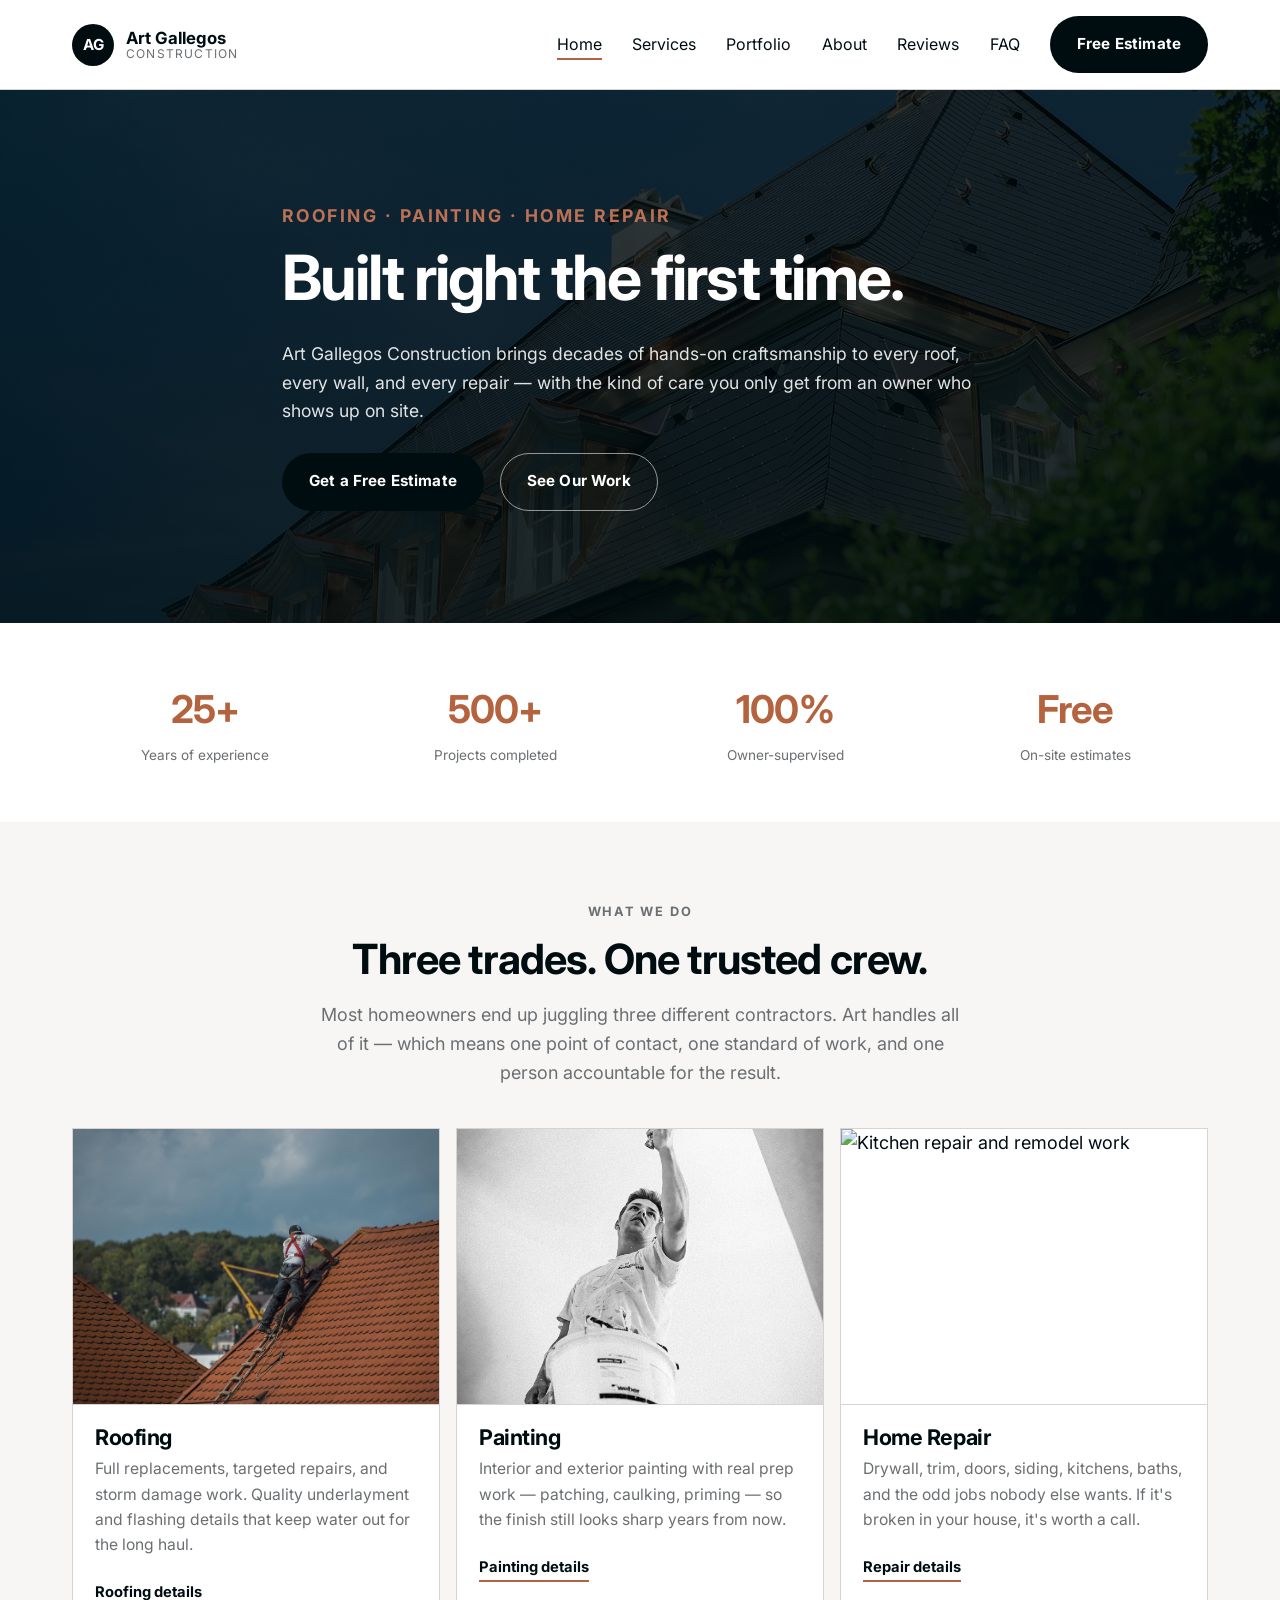
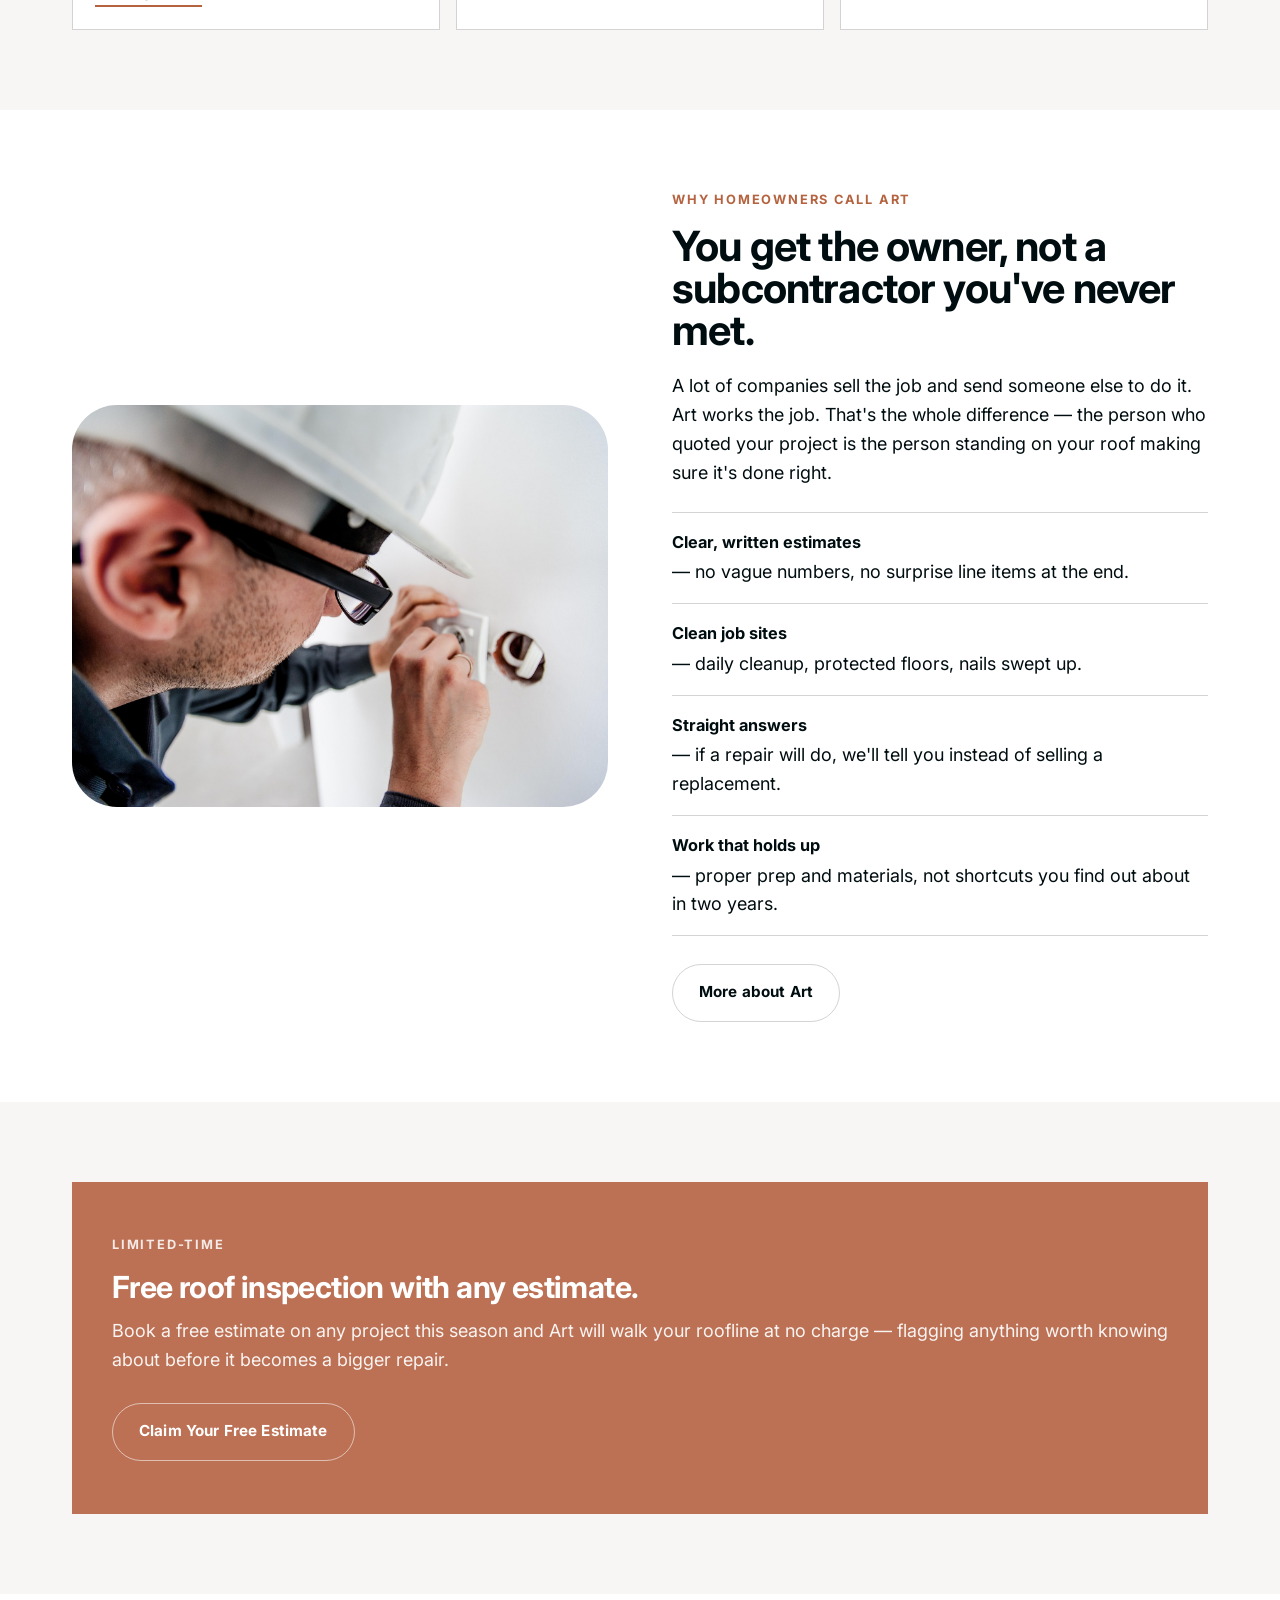
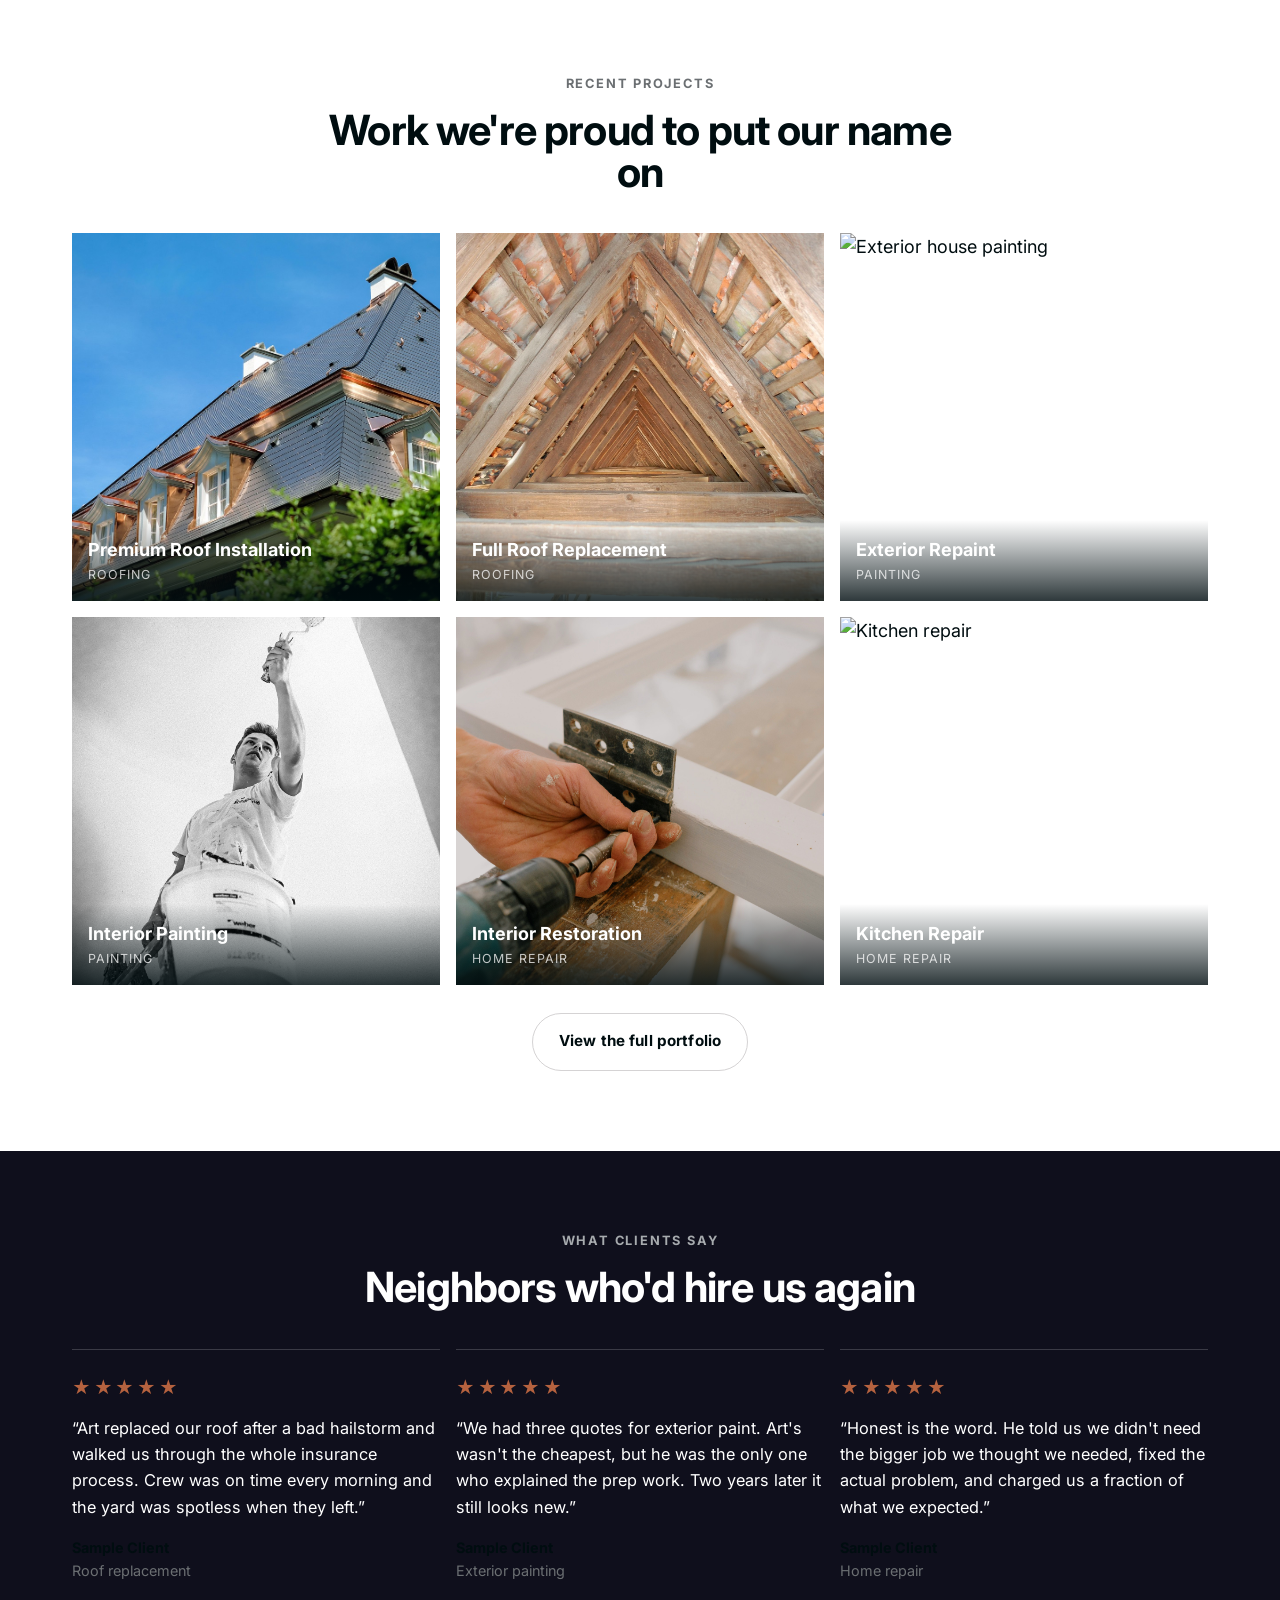
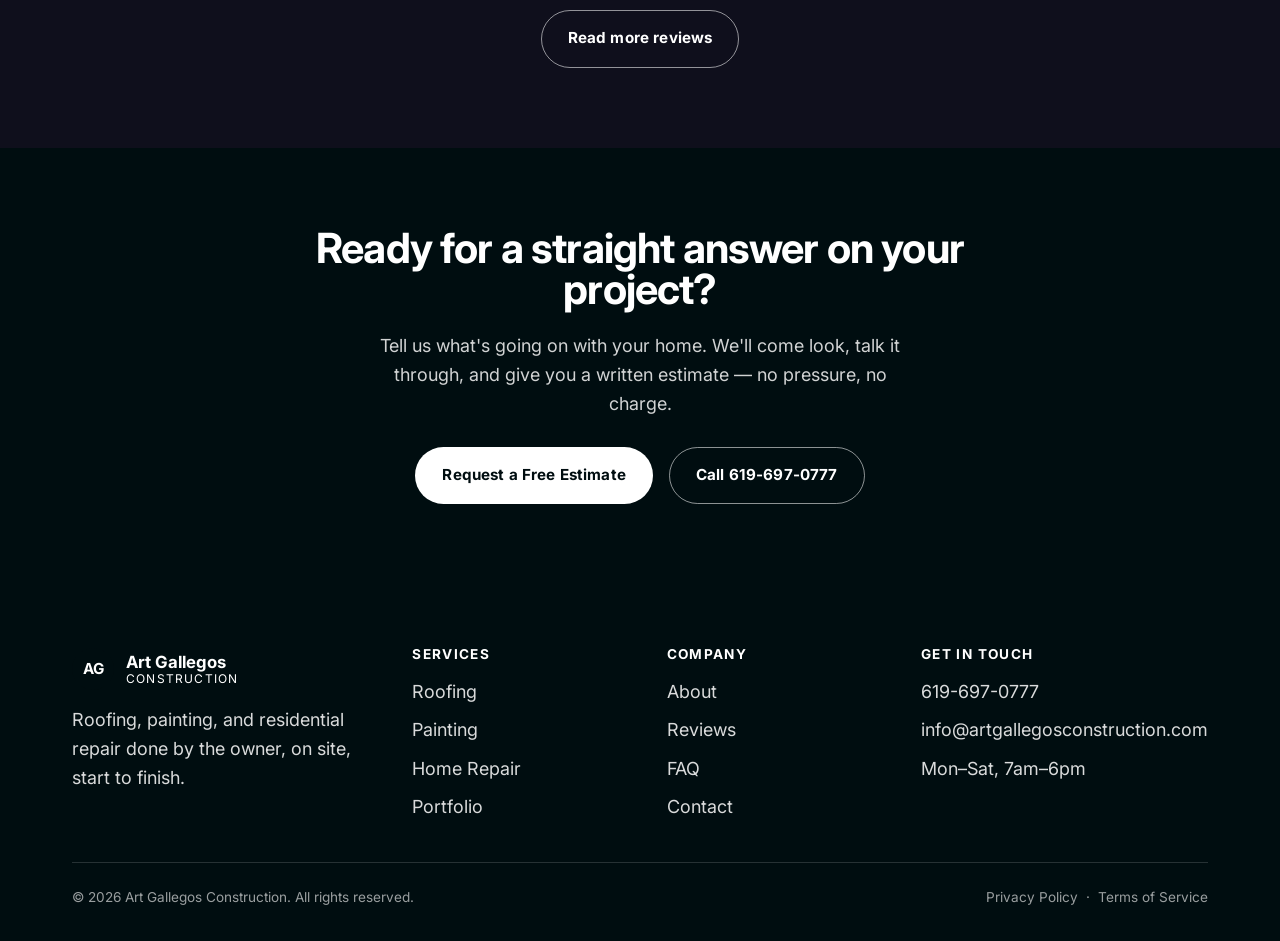
==== commit 10aa7352: "Add files via upload" ====
--- a/index.html
+++ b/index.html
@@ -8,7 +8,7 @@
 <link rel="preconnect" href="https://fonts.googleapis.com">
 <link rel="preconnect" href="https://fonts.gstatic.com" crossorigin>
 <link href="https://fonts.googleapis.com/css2?family=Inter:wght@400;500;600;700&display=swap" rel="stylesheet">
-<link rel="stylesheet" href="styles.css">
+<link rel="stylesheet" href="styles.css?v=2">
 </head>
 <body>
 <a class="skip-link" href="#main">Skip to content</a>
@@ -203,7 +203,7 @@
       <div class="btn-row center">
         <a class="btn btn--primary" style="background:var(--white);color:var(--ink)" href="contact.html">Request a Free Estimate</a>
         <!-- TODO: replace with Art's real phone number -->
-        <a class="btn btn--outline-light" href="tel:+15550000000">Call (555) 000-0000</a>
+        <a class="btn btn--outline-light" href="tel:+16196970777">Call 619-697-0777</a>
       </div>
     </div>
   </section>
@@ -246,7 +246,7 @@
         <h4>Get in Touch</h4>
         <ul>
           <!-- TODO: replace with Art's real contact details -->
-          <li><a href="tel:+15550000000">(555) 000-0000</a></li>
+          <li><a href="tel:+16196970777">619-697-0777</a></li>
           <li><a href="mailto:info@artgallegosconstruction.com">info@artgallegosconstruction.com</a></li>
           <li>Mon&ndash;Sat, 7am&ndash;6pm</li>
         </ul>
@@ -259,6 +259,6 @@
   </div>
 </footer>
 
-<script src="main.js"></script>
+<script src="main.js?v=2"></script>
 </body>
 </html>
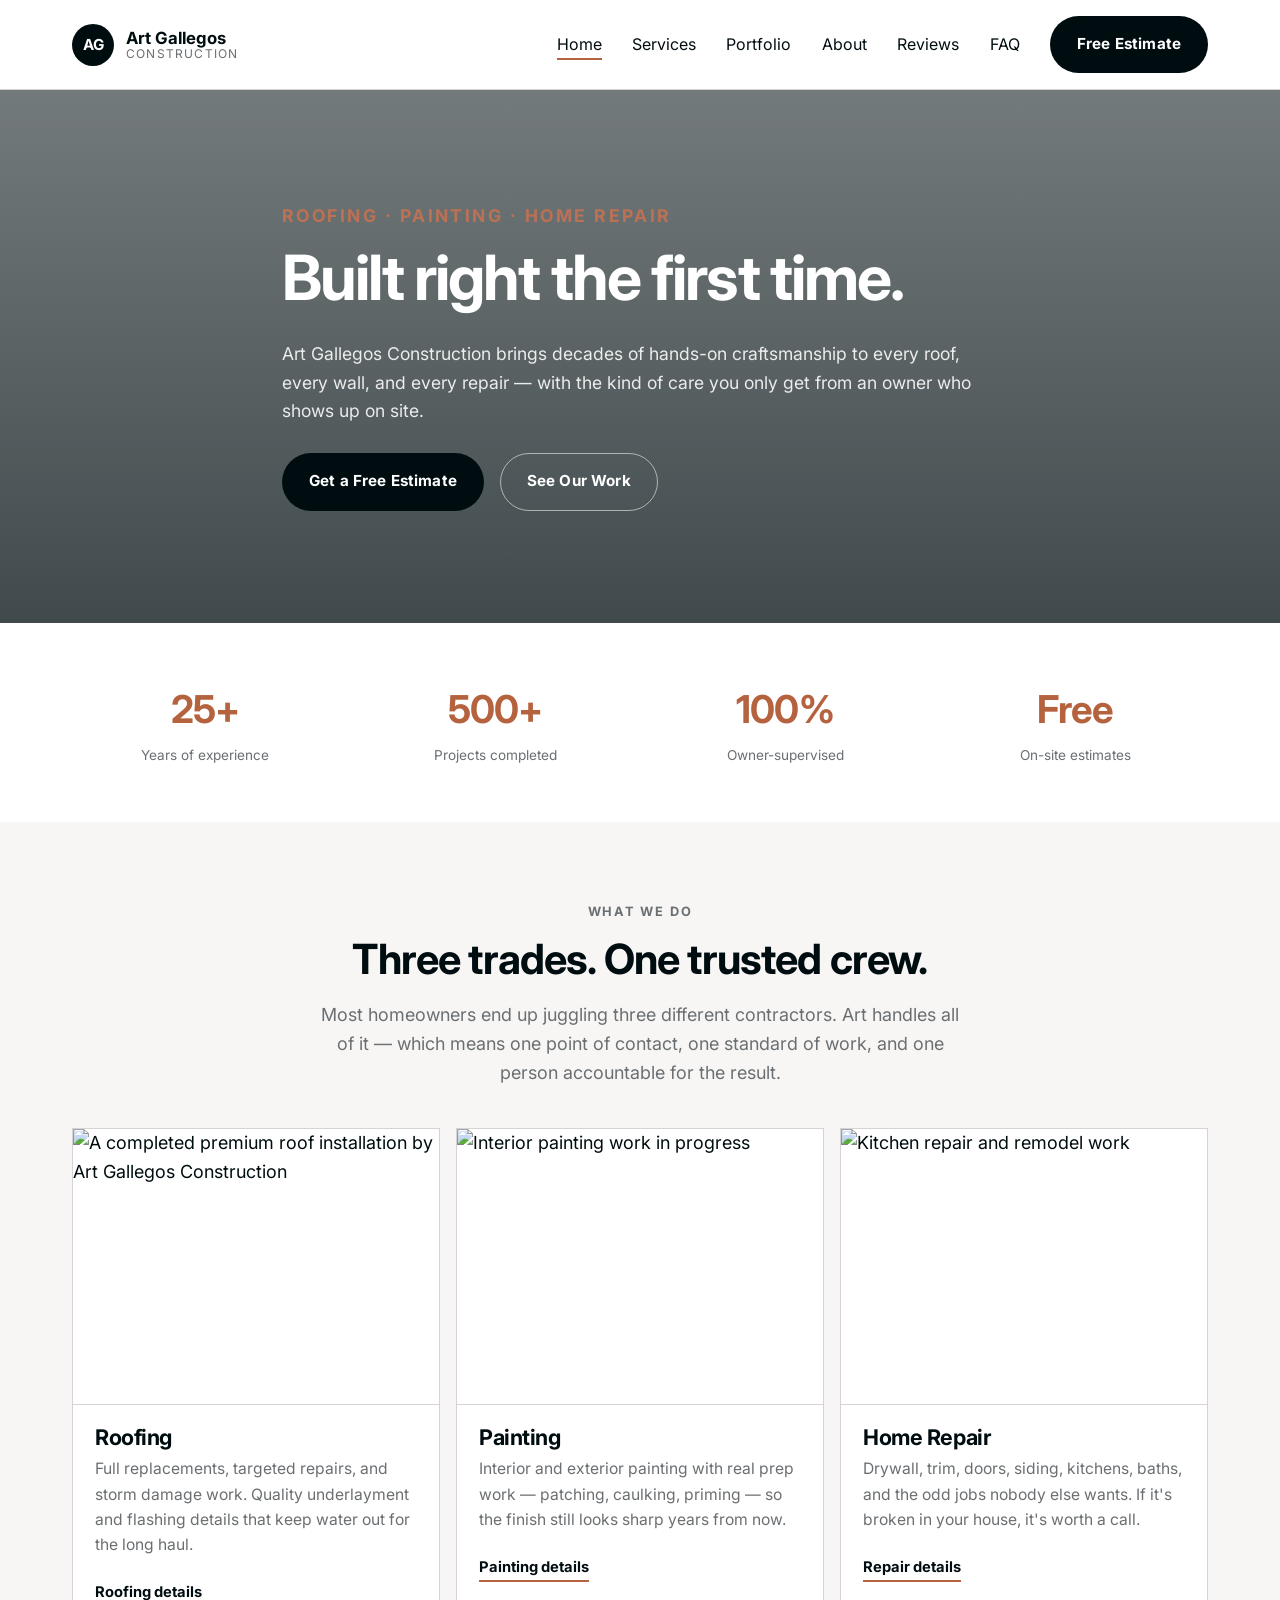
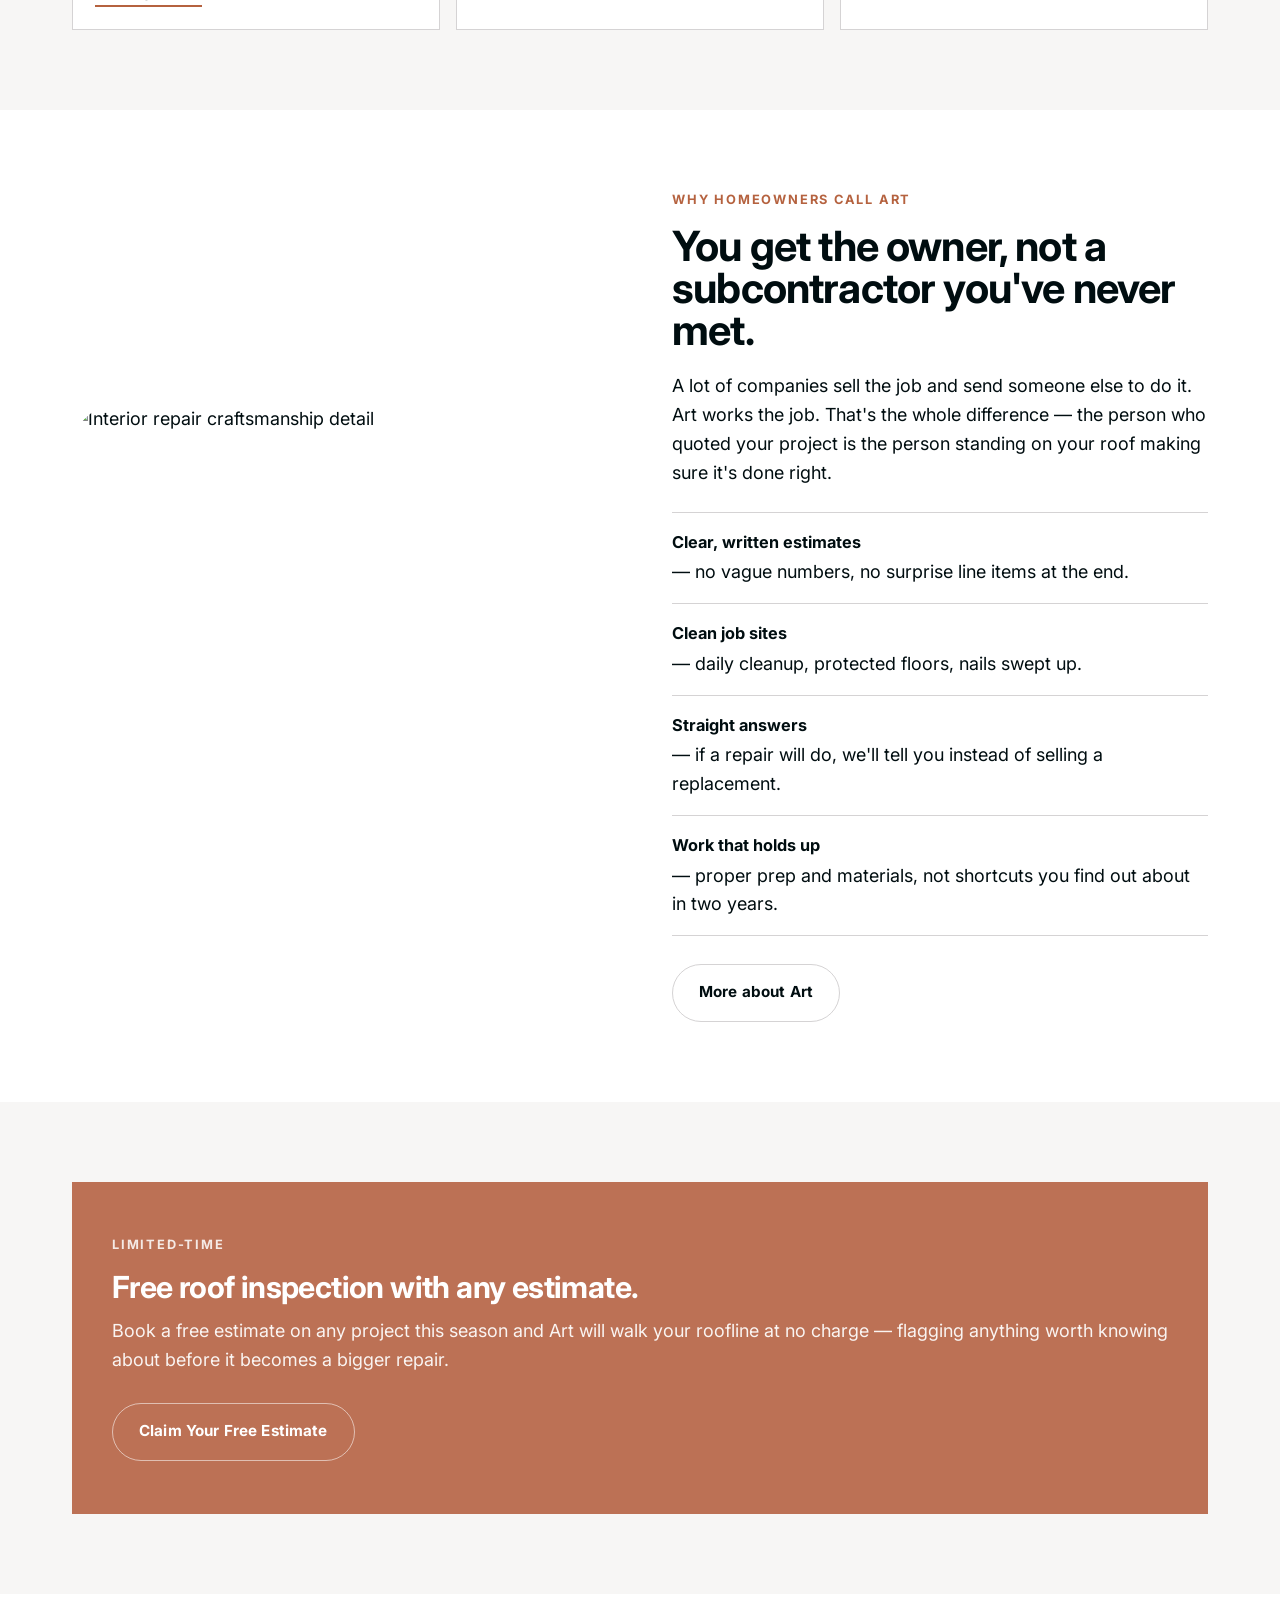
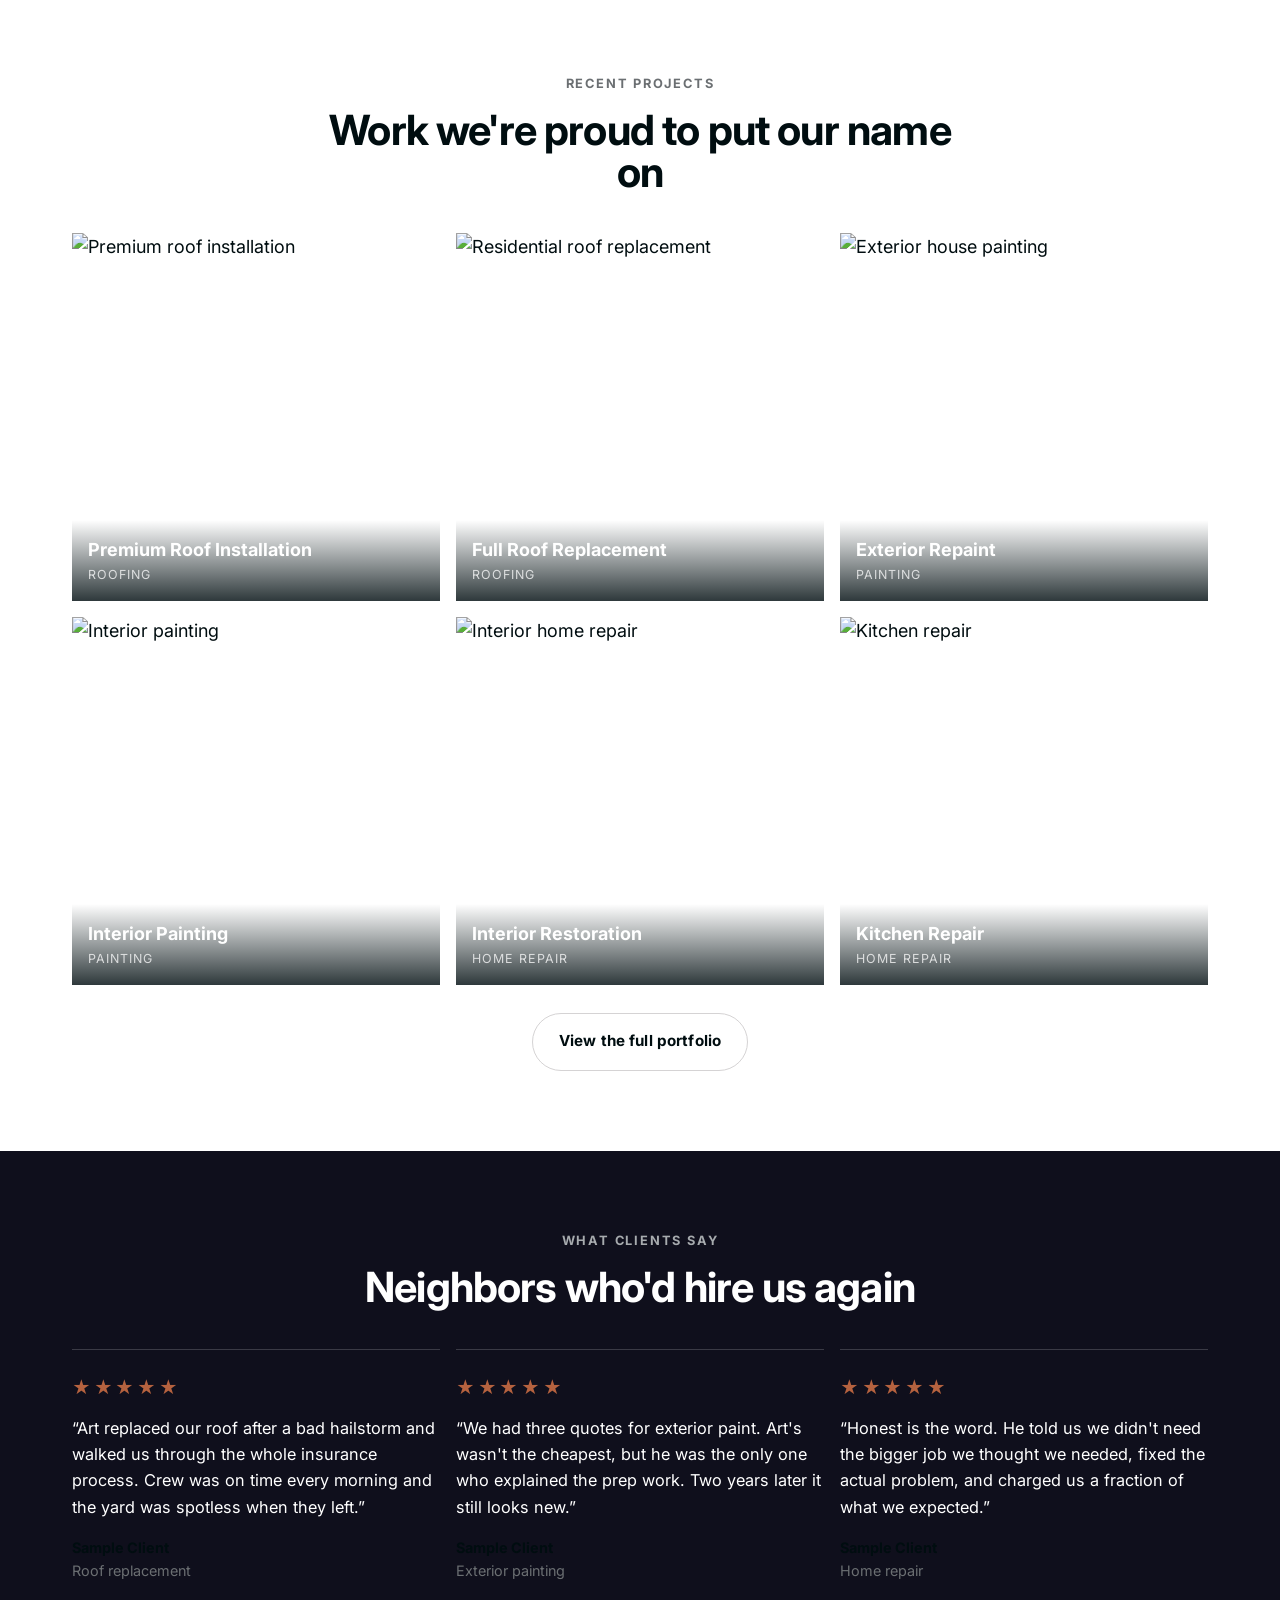
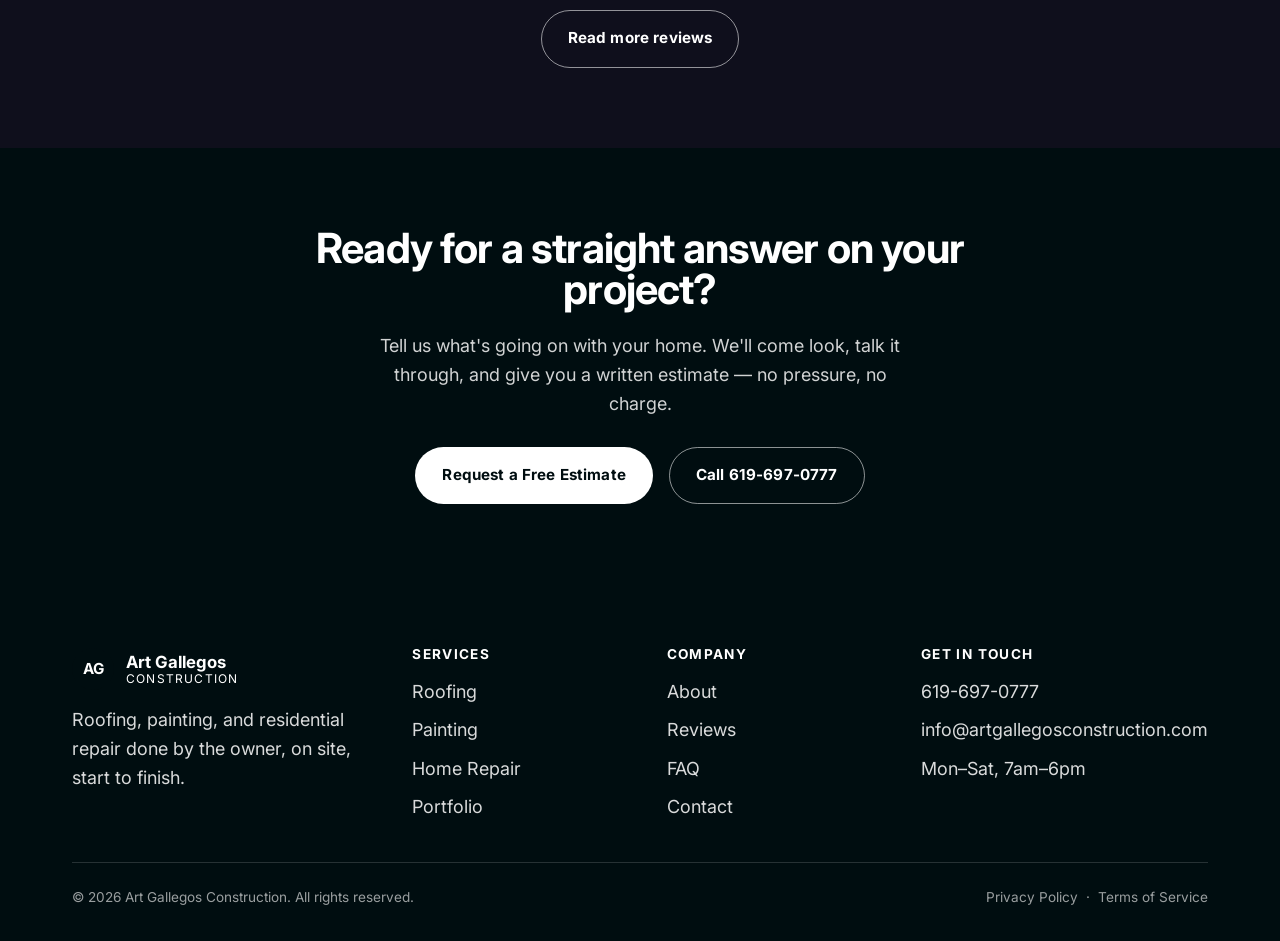
==== commit cd79e28f: "Add files via upload" ====
--- a/index.html
+++ b/index.html
@@ -40,7 +40,7 @@
 
   <!-- ============ HERO ============ -->
   <section class="hero" style="background-image:none">
-    <style>.hero::before{background-image:url('Art%20G%20Premium%20Roof%2001.jpg')}</style>
+    <style>.hero::before{background-image:url('images/Art%20G%20Premium%20Roof%2001.jpg')}</style>
     <div class="container">
       <p class="eyebrow">Roofing &middot; Painting &middot; Home Repair</p>
       <h1>Built right the first time.</h1>
@@ -75,7 +75,7 @@
 
       <div class="grid grid-3">
         <article class="card">
-          <img src="Premium%20roof%2002.jpg" alt="A completed premium roof installation by Art Gallegos Construction" loading="lazy">
+          <img src="images/Premium%20roof%2002.jpg" alt="A completed premium roof installation by Art Gallegos Construction" loading="lazy">
           <div class="card-body">
             <h3>Roofing</h3>
             <p>Full replacements, targeted repairs, and storm damage work. Quality underlayment and flashing details that keep water out for the long haul.</p>
@@ -84,7 +84,7 @@
         </article>
 
         <article class="card">
-          <img src="Interior%20expert%20painter%2002.jpg" alt="Interior painting work in progress" loading="lazy">
+          <img src="images/Interior%20expert%20painter%2002.jpg" alt="Interior painting work in progress" loading="lazy">
           <div class="card-body">
             <h3>Painting</h3>
             <p>Interior and exterior painting with real prep work &mdash; patching, caulking, priming &mdash; so the finish still looks sharp years from now.</p>
@@ -93,7 +93,7 @@
         </article>
 
         <article class="card">
-          <img src="Gallegos%20kitchen%20repair.jpg" alt="Kitchen repair and remodel work" loading="lazy">
+          <img src="images/Gallegos%20kitchen%20repair.jpg" alt="Kitchen repair and remodel work" loading="lazy">
           <div class="card-body">
             <h3>Home Repair</h3>
             <p>Drywall, trim, doors, siding, kitchens, baths, and the odd jobs nobody else wants. If it's broken in your house, it's worth a call.</p>
@@ -108,7 +108,7 @@
   <section class="section">
     <div class="container split">
       <div class="split-media">
-        <img src="Interior%20repair%20by%20gallegos.jpg" alt="Interior repair craftsmanship detail" loading="lazy">
+        <img src="images/Interior%20repair%20by%20gallegos.jpg" alt="Interior repair craftsmanship detail" loading="lazy">
       </div>
       <div>
         <p class="eyebrow">Why Homeowners Call Art</p>
@@ -150,12 +150,12 @@
       </div>
 
       <div class="gallery">
-        <figure class="tile"><img src="Art%20G%20Premium%20Roof%2001.jpg" alt="Premium roof installation" loading="lazy"><figcaption><strong>Premium Roof Installation</strong><span>Roofing</span></figcaption></figure>
-        <figure class="tile"><img src="Premium%20roof%2003.jpg" alt="Residential roof replacement" loading="lazy"><figcaption><strong>Full Roof Replacement</strong><span>Roofing</span></figcaption></figure>
-        <figure class="tile"><img src="Home%20paint%20exterior%2001.jpg" alt="Exterior house painting" loading="lazy"><figcaption><strong>Exterior Repaint</strong><span>Painting</span></figcaption></figure>
-        <figure class="tile"><img src="Interior%20expert%20painter%2002.jpg" alt="Interior painting" loading="lazy"><figcaption><strong>Interior Painting</strong><span>Painting</span></figcaption></figure>
-        <figure class="tile"><img src="Interior%20repair%20by%20gallegos%20002.jpg" alt="Interior home repair" loading="lazy"><figcaption><strong>Interior Restoration</strong><span>Home Repair</span></figcaption></figure>
-        <figure class="tile"><img src="Gallegos%20kitchen%20repair.jpg" alt="Kitchen repair" loading="lazy"><figcaption><strong>Kitchen Repair</strong><span>Home Repair</span></figcaption></figure>
+        <figure class="tile"><img src="images/Art%20G%20Premium%20Roof%2001.jpg" alt="Premium roof installation" loading="lazy"><figcaption><strong>Premium Roof Installation</strong><span>Roofing</span></figcaption></figure>
+        <figure class="tile"><img src="images/Premium%20roof%2003.jpg" alt="Residential roof replacement" loading="lazy"><figcaption><strong>Full Roof Replacement</strong><span>Roofing</span></figcaption></figure>
+        <figure class="tile"><img src="images/Home%20paint%20exterior%2001.jpg" alt="Exterior house painting" loading="lazy"><figcaption><strong>Exterior Repaint</strong><span>Painting</span></figcaption></figure>
+        <figure class="tile"><img src="images/Interior%20expert%20painter%2002.jpg" alt="Interior painting" loading="lazy"><figcaption><strong>Interior Painting</strong><span>Painting</span></figcaption></figure>
+        <figure class="tile"><img src="images/Interior%20repair%20by%20gallegos%20002.jpg" alt="Interior home repair" loading="lazy"><figcaption><strong>Interior Restoration</strong><span>Home Repair</span></figcaption></figure>
+        <figure class="tile"><img src="images/Gallegos%20kitchen%20repair.jpg" alt="Kitchen repair" loading="lazy"><figcaption><strong>Kitchen Repair</strong><span>Home Repair</span></figcaption></figure>
       </div>
 
       <div class="btn-row center">
